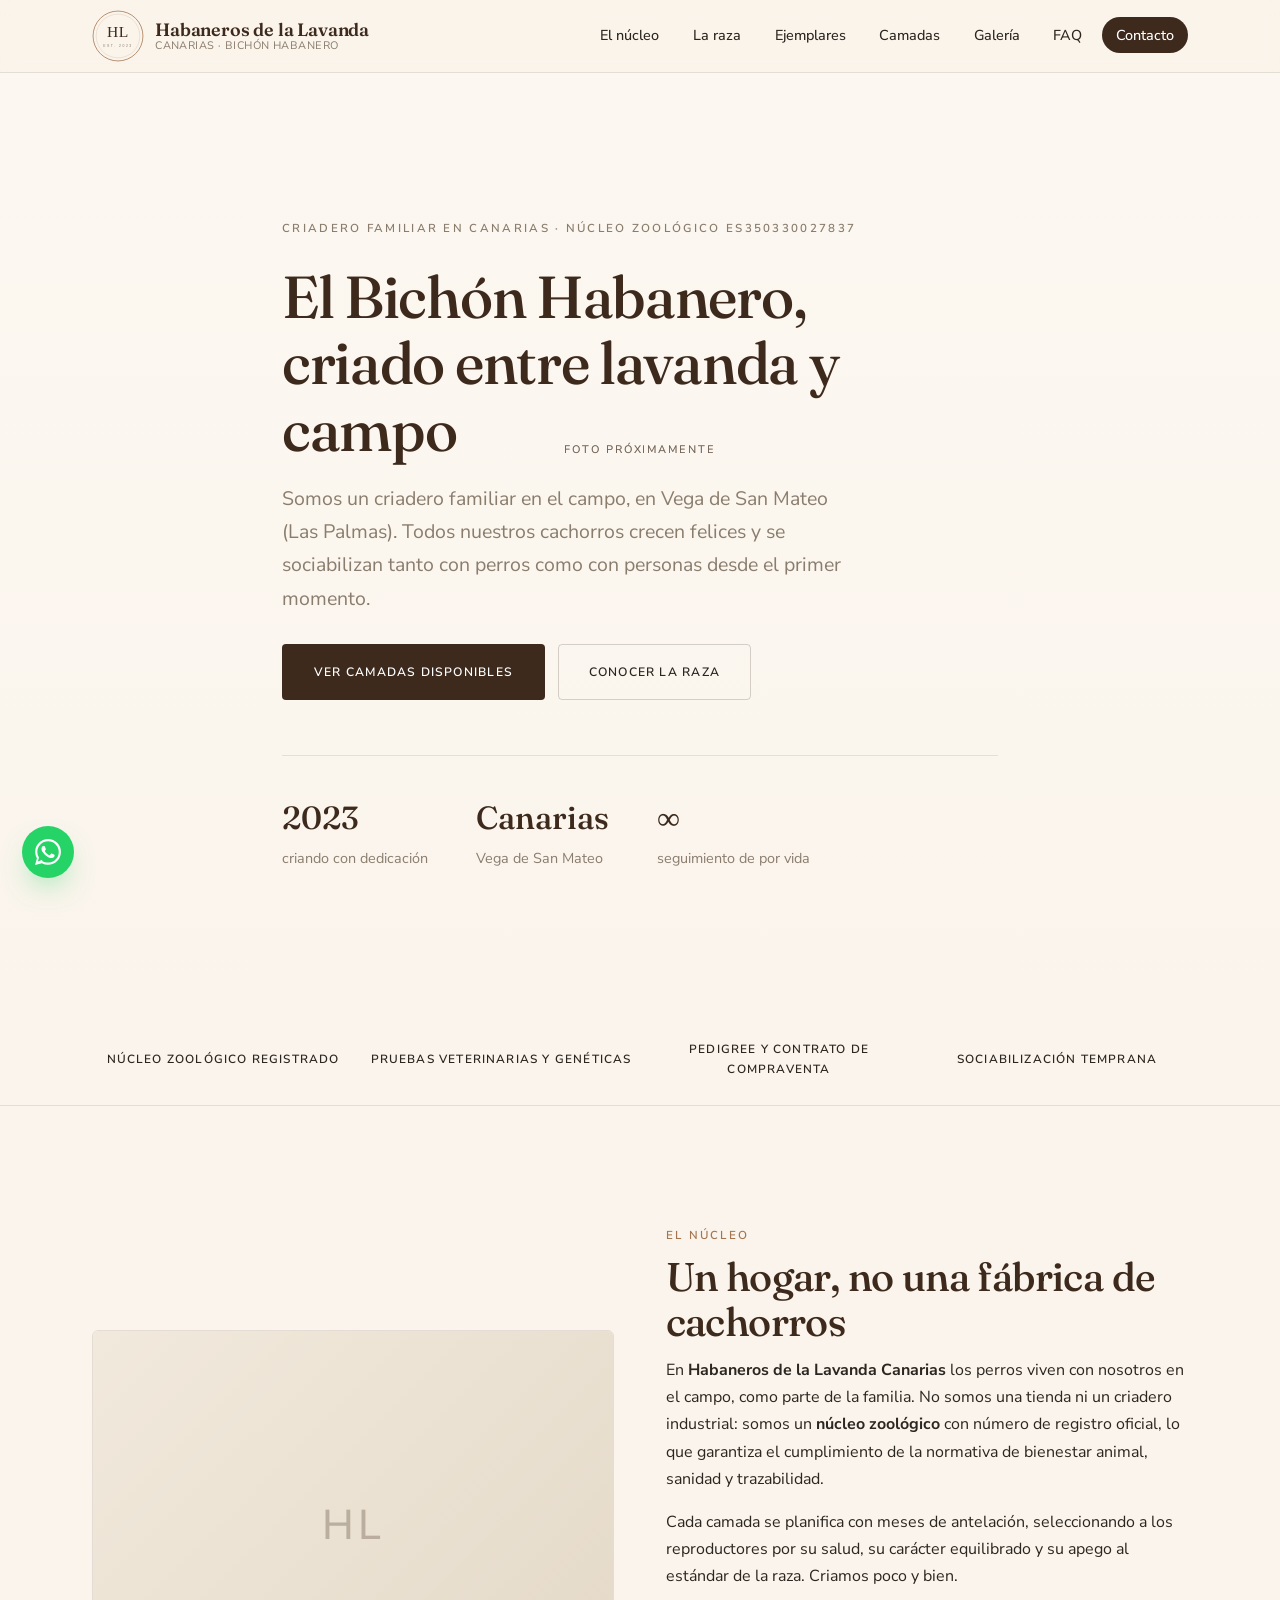
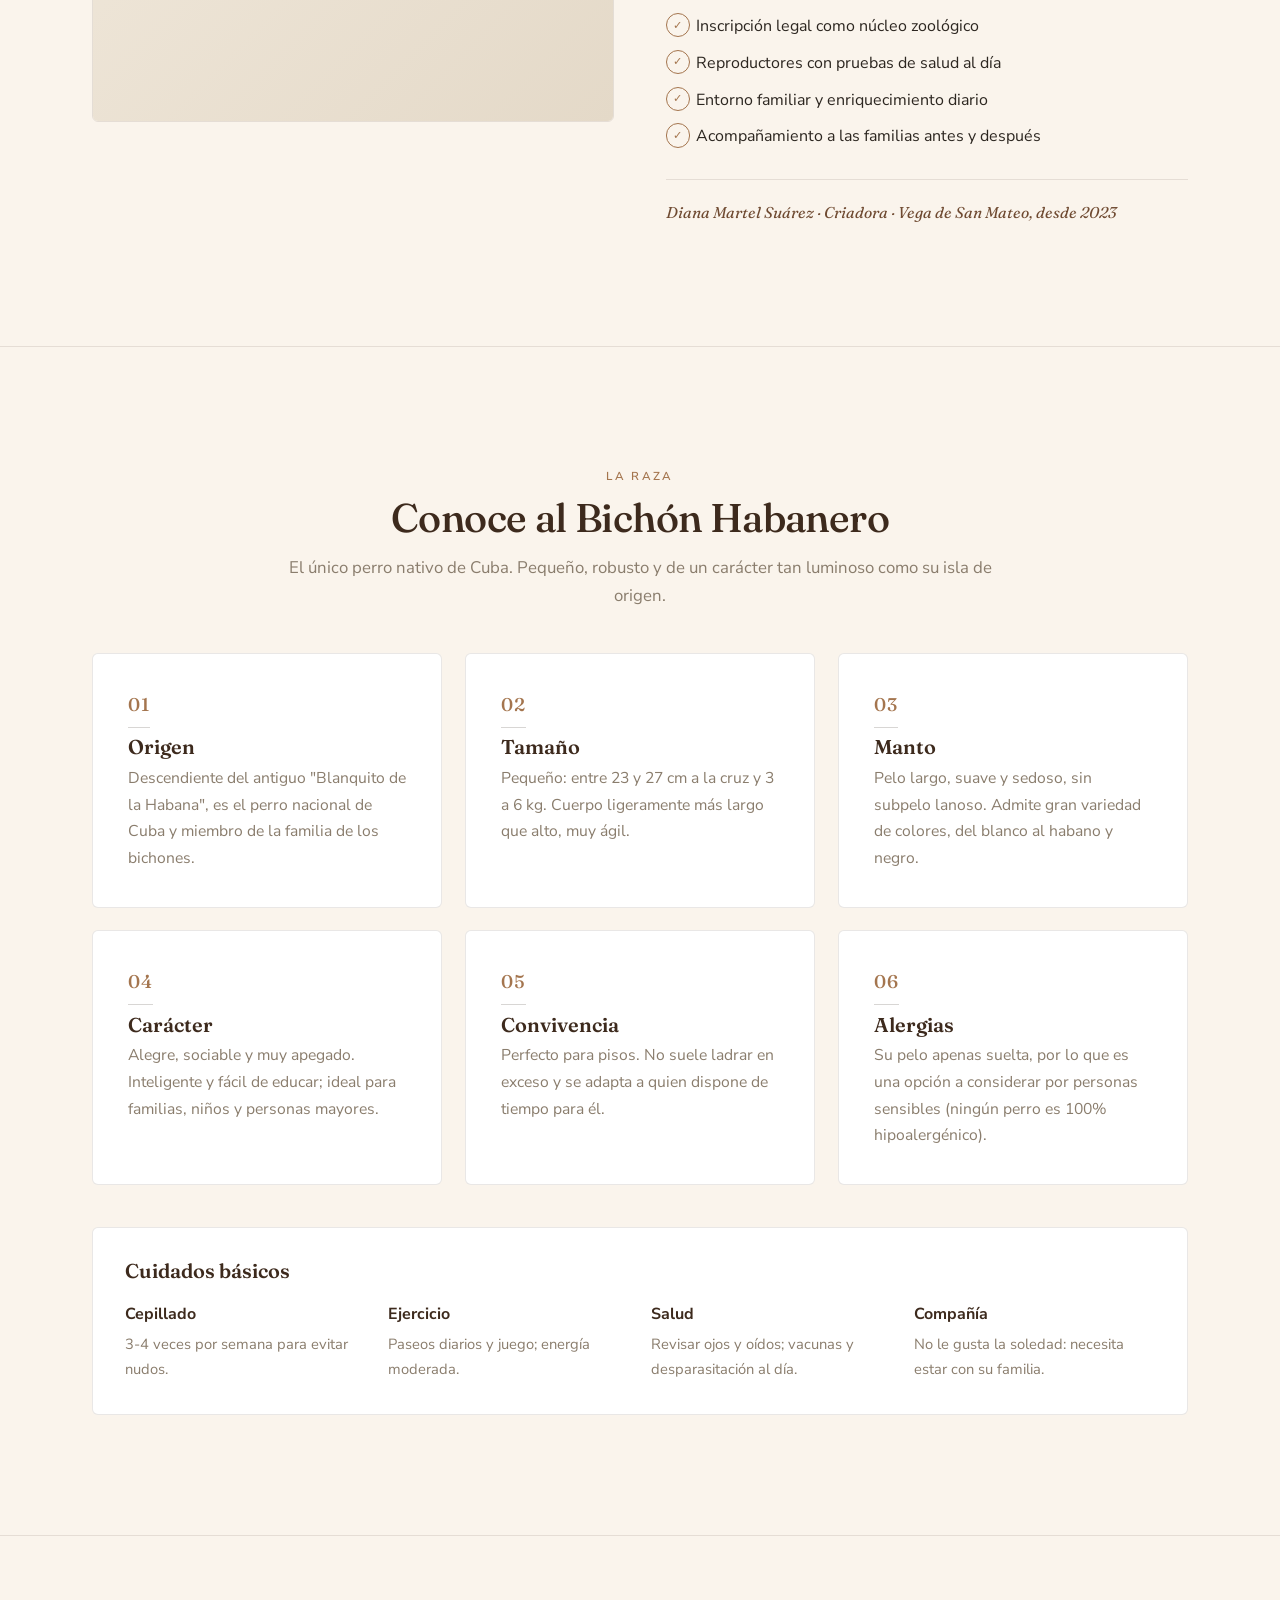
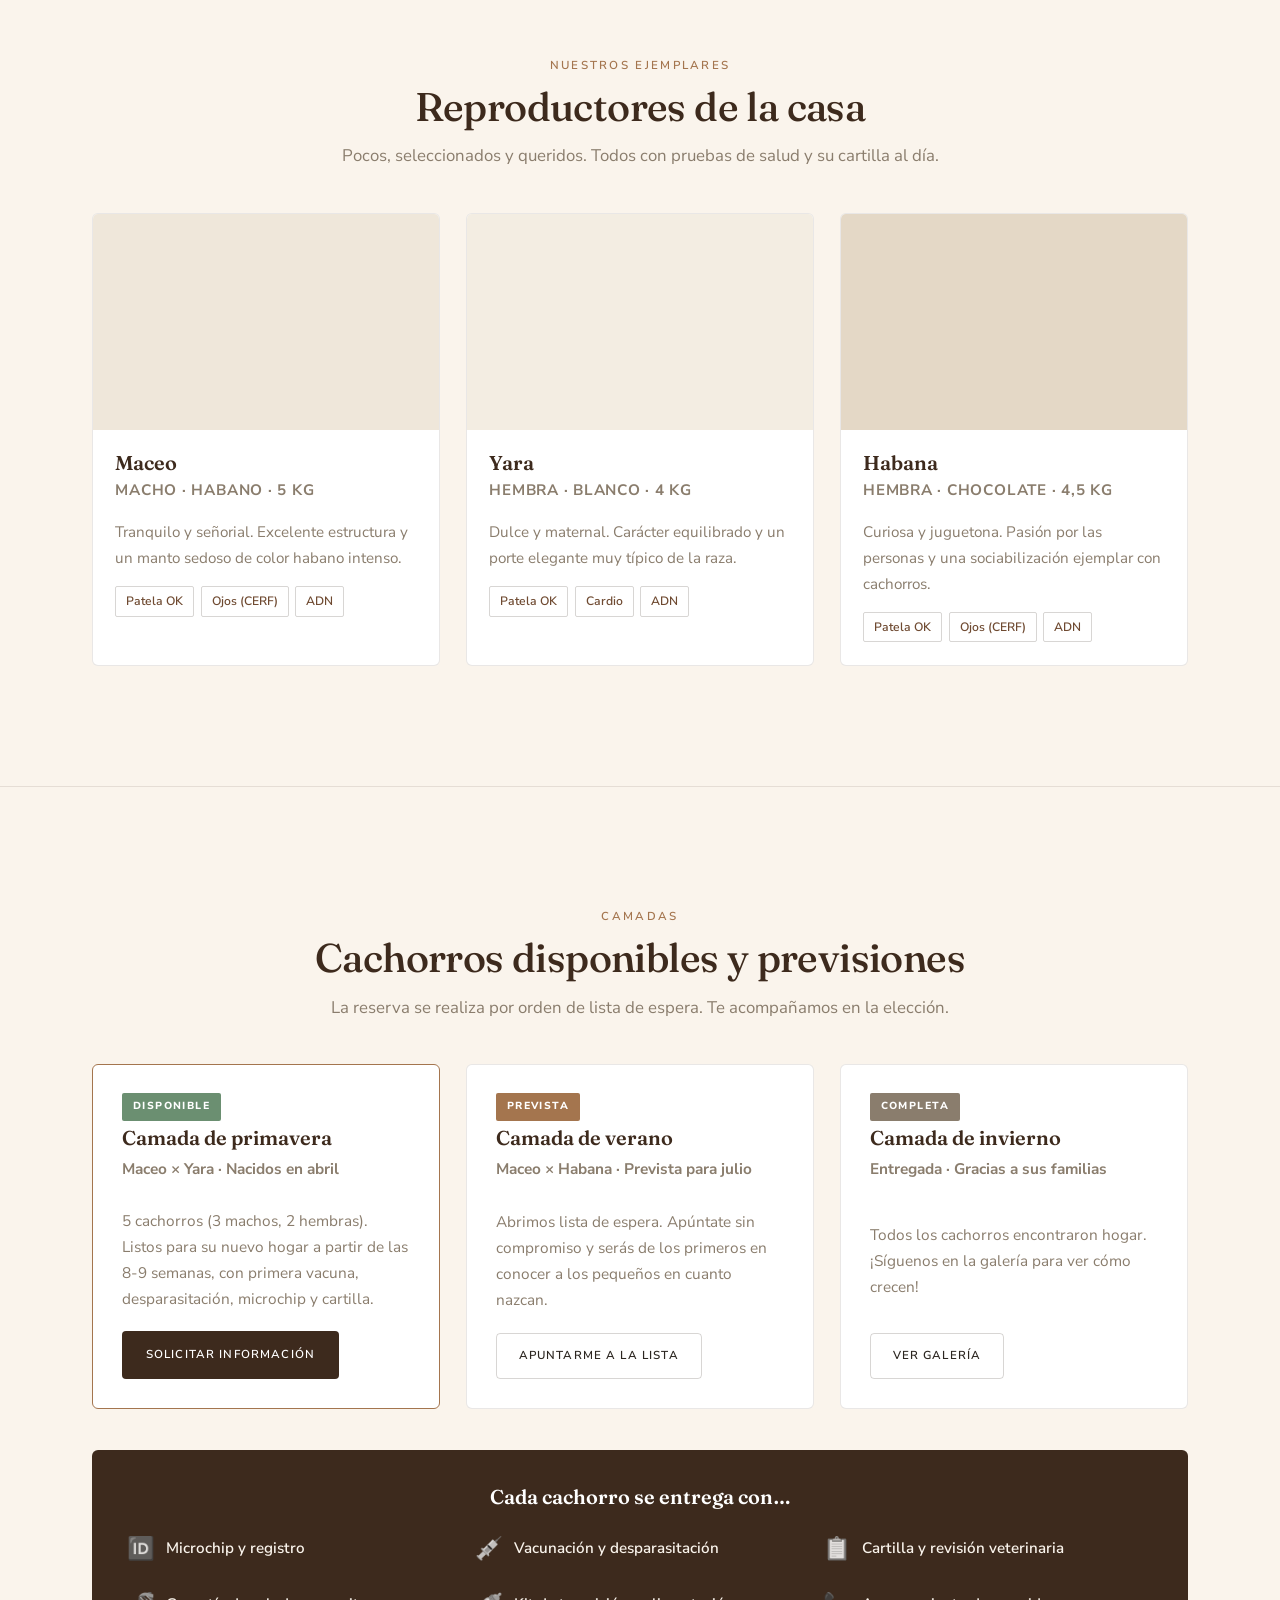
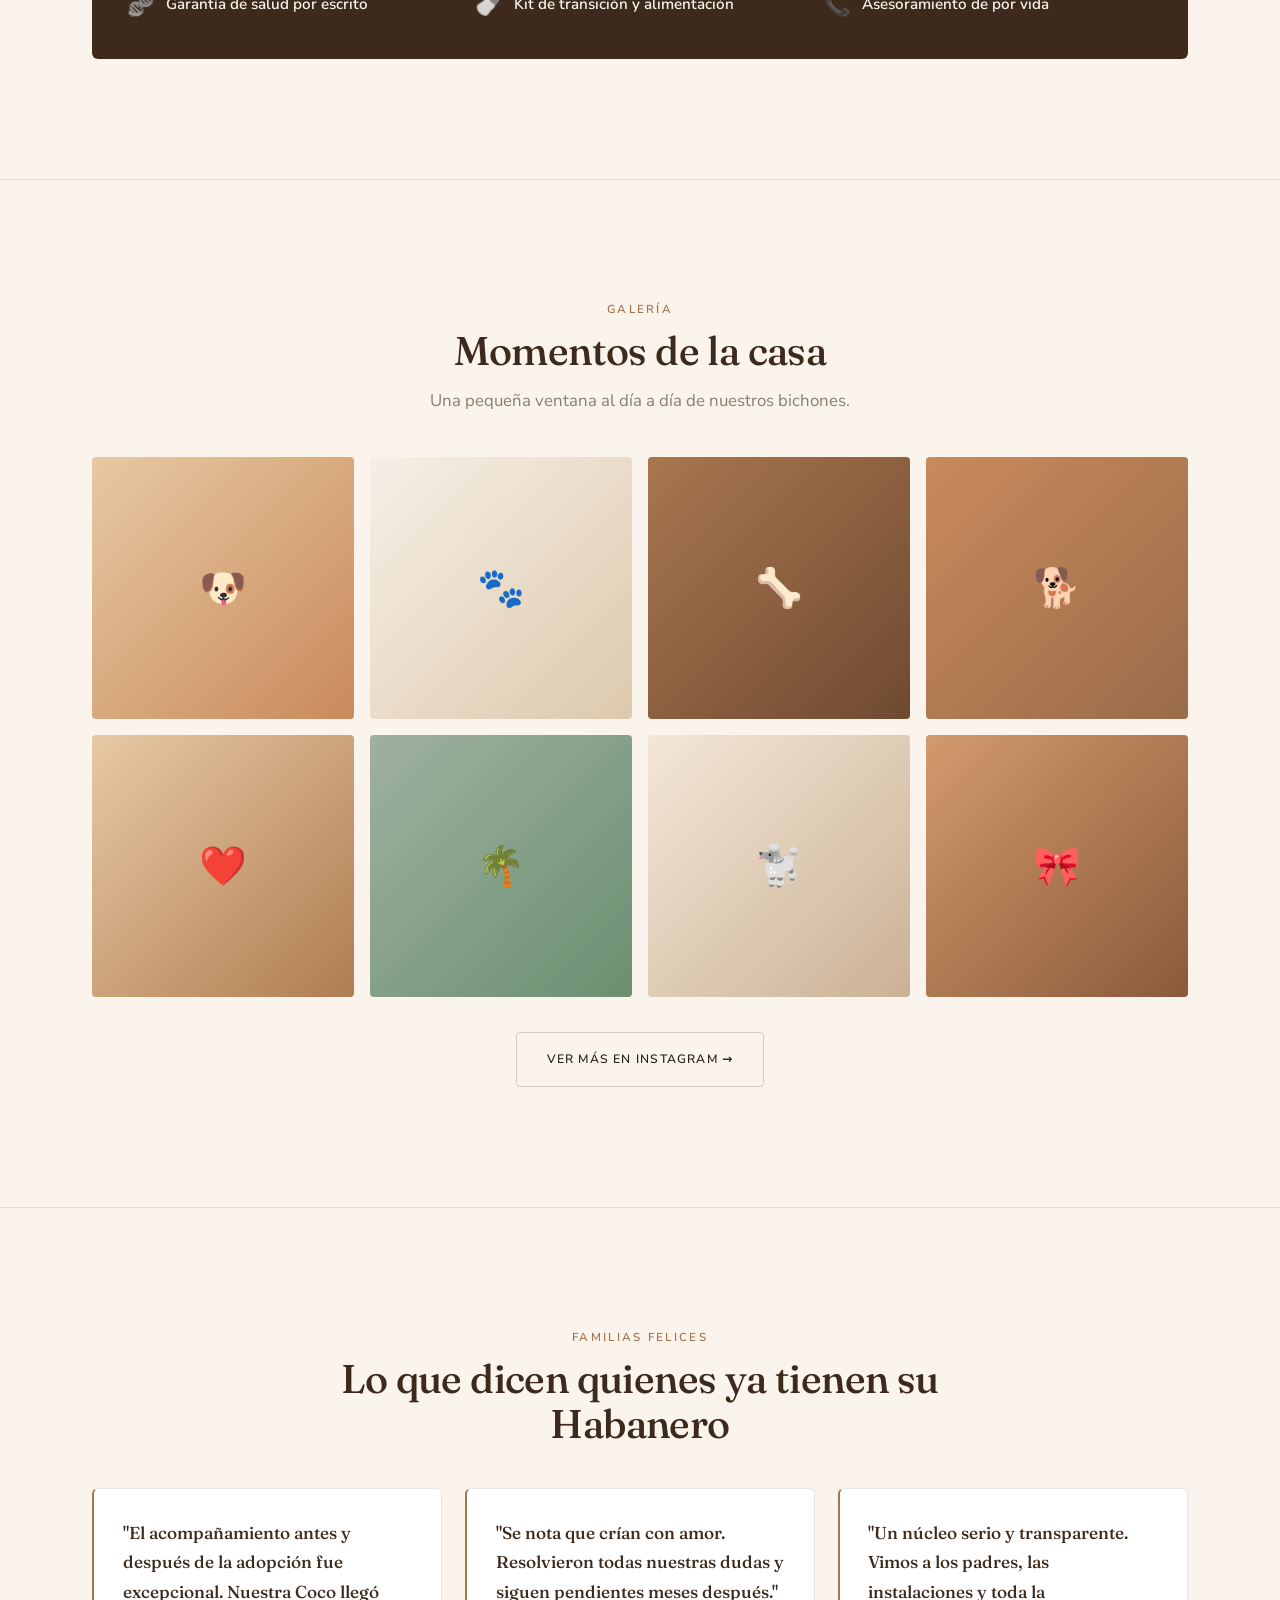
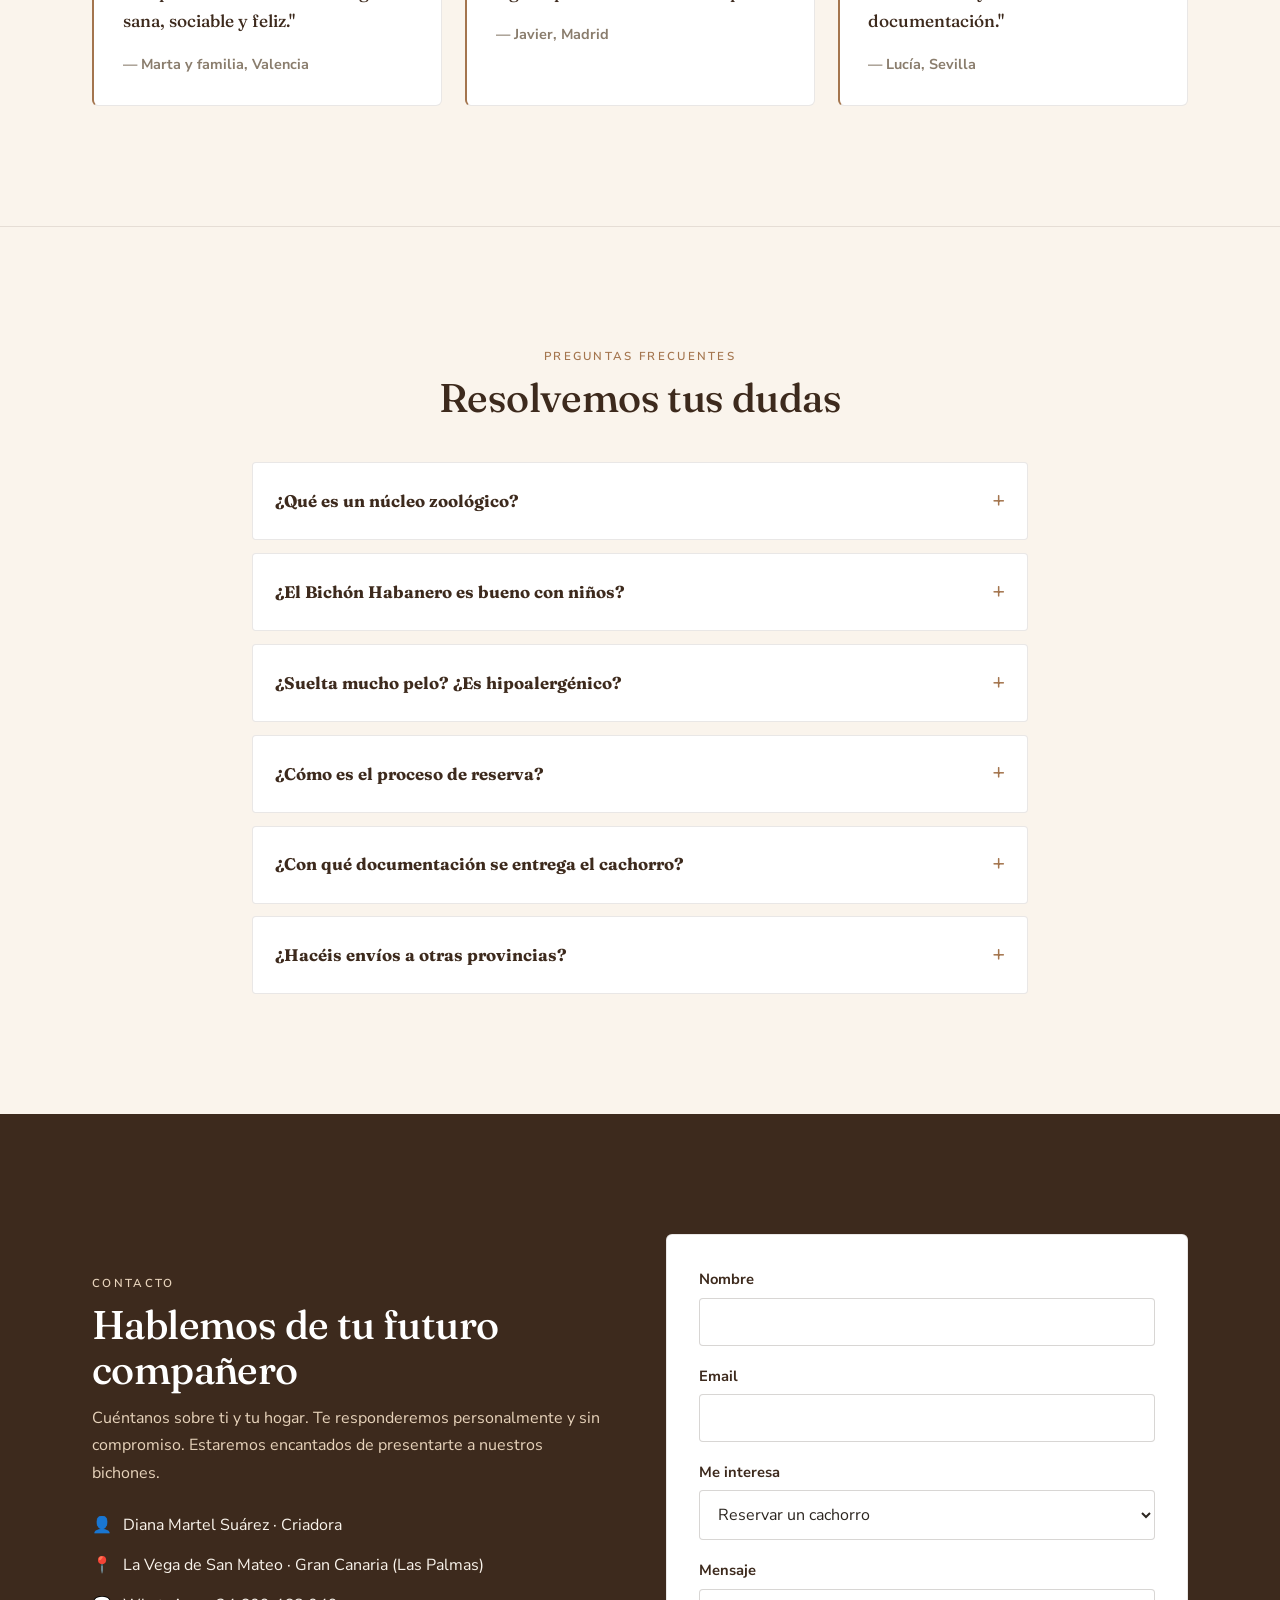
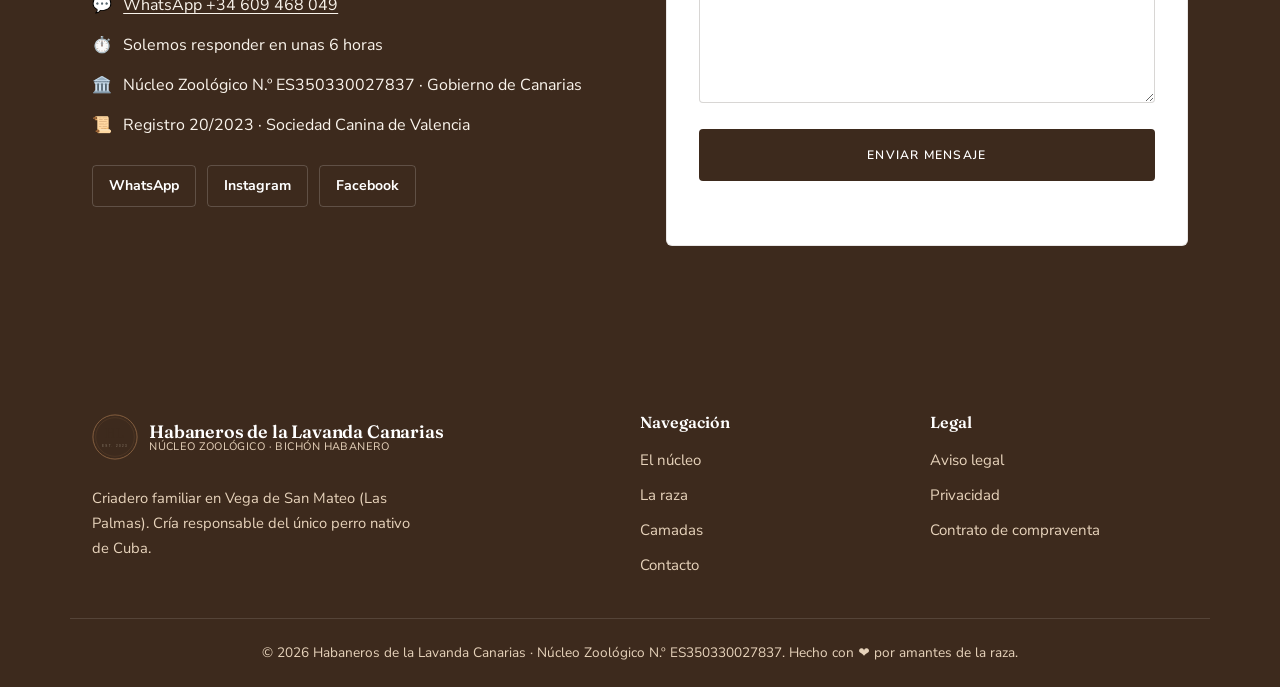
==== index.html @ b79b841a "Añadir contacto real: WhatsApp y Facebook - WhatsApp +34 609 468 049 con mensaje predefinido: en con" ====
<!DOCTYPE html>
<html lang="es">
<head>
  <meta charset="UTF-8" />
  <meta name="viewport" content="width=device-width, initial-scale=1.0" />
  <title>Habaneros de la Lavanda Canarias · Criadero de Bichón Habanero</title>
  <meta name="description" content="Criadero familiar de Bichón Habanero en Vega de San Mateo (Las Palmas, Canarias). Núcleo zoológico registrado. Cachorros sanos, felices y sociabilizados desde el primer día." />
  <meta name="theme-color" content="#9a6b4a" />
  <link rel="preconnect" href="https://fonts.googleapis.com" />
  <link rel="preconnect" href="https://fonts.gstatic.com" crossorigin />
  <link href="https://fonts.googleapis.com/css2?family=Fraunces:opsz,wght@9..144,400;9..144,500;9..144,600;9..144,700&family=Nunito+Sans:wght@300;400;600;700&display=swap" rel="stylesheet" />
  <link rel="icon" href="assets/favicon.svg" type="image/svg+xml" />
  <link rel="stylesheet" href="css/styles.css" />
</head>
<body>
  <a class="skip-link" href="#contenido">Saltar al contenido</a>

  <!-- Barra de progreso de lectura -->
  <div class="scroll-progress" id="scrollProgress" aria-hidden="true"></div>

  <!-- ====== HEADER / NAV ====== -->
  <header class="site-header" id="top">
    <div class="container nav-wrap">
      <a class="brand" href="#top" aria-label="Inicio">
        <!-- Espacio para el logo: sustituir assets/logo.svg por el logotipo real -->
        <img src="assets/logo.svg" alt="Logotipo de Habaneros de la Lavanda Canarias" width="52" height="52" class="brand-mark" />
        <span class="brand-text">
          <strong>Habaneros de la Lavanda</strong>
          <small>Canarias · Bichón Habanero</small>
        </span>
      </a>

      <button class="nav-toggle" id="navToggle" aria-expanded="false" aria-controls="navMenu" aria-label="Abrir menú">
        <span></span><span></span><span></span>
      </button>

      <nav class="nav" id="navMenu" aria-label="Navegación principal">
        <ul>
          <li><a href="#nosotros">El núcleo</a></li>
          <li><a href="#raza">La raza</a></li>
          <li><a href="#ejemplares">Ejemplares</a></li>
          <li><a href="#camadas">Camadas</a></li>
          <li><a href="#galeria">Galería</a></li>
          <li><a href="#faq">FAQ</a></li>
          <li><a class="nav-cta" href="#contacto">Contacto</a></li>
        </ul>
      </nav>
    </div>
  </header>

  <main id="contenido">

    <!-- ====== HERO ====== -->
    <section class="hero">
      <div class="hero-bg" aria-hidden="true"></div>
      <div class="container hero-inner">
        <p class="eyebrow">Criadero familiar en Canarias · Núcleo Zoológico ES350330027837</p>
        <h1>El Bichón Habanero,<br />criado entre lavanda y campo</h1>
        <p class="lead">
          Somos un criadero familiar en el campo, en Vega de San Mateo (Las Palmas).
          Todos nuestros cachorros crecen felices y se sociabilizan tanto con
          perros como con personas desde el primer momento.
        </p>
        <div class="hero-actions">
          <a class="btn btn-primary" href="#camadas">Ver camadas disponibles</a>
          <a class="btn btn-ghost" href="#raza">Conocer la raza</a>
        </div>
        <ul class="hero-stats">
          <li><strong>2023</strong><span>criando con dedicación</span></li>
          <li><strong>Canarias</strong><span>Vega de San Mateo</span></li>
          <li><strong>∞</strong><span>seguimiento de por vida</span></li>
        </ul>
      </div>
    </section>

    <!-- ====== TRUST BAR ====== -->
    <section class="trust">
      <div class="container trust-grid">
        <div class="trust-item"><span class="ico">🏛️</span> Núcleo zoológico registrado</div>
        <div class="trust-item"><span class="ico">🩺</span> Pruebas veterinarias y genéticas</div>
        <div class="trust-item"><span class="ico">📜</span> Pedigree y contrato de compraventa</div>
        <div class="trust-item"><span class="ico">❤️</span> Sociabilización temprana</div>
      </div>
    </section>

    <!-- ====== SOBRE NOSOTROS ====== -->
    <section class="section" id="nosotros">
      <div class="container two-col">
        <div class="media-card">
          <div class="illus illus-home" aria-hidden="true"></div>
        </div>
        <div>
          <p class="kicker">El núcleo</p>
          <h2>Un hogar, no una fábrica de cachorros</h2>
          <p>
            En <strong>Habaneros de la Lavanda Canarias</strong> los perros viven
            con nosotros en el campo, como parte de la familia. No somos una tienda
            ni un criadero industrial: somos un <strong>núcleo zoológico</strong> con
            número de registro oficial, lo que garantiza el cumplimiento de la
            normativa de bienestar animal, sanidad y trazabilidad.
          </p>
          <p>
            Cada camada se planifica con meses de antelación, seleccionando a los
            reproductores por su salud, su carácter equilibrado y su apego al
            estándar de la raza. Criamos poco y bien.
          </p>
          <ul class="checklist">
            <li>Inscripción legal como núcleo zoológico</li>
            <li>Reproductores con pruebas de salud al día</li>
            <li>Entorno familiar y enriquecimiento diario</li>
            <li>Acompañamiento a las familias antes y después</li>
          </ul>
          <p class="signature">Diana Martel Suárez · Criadora · Vega de San Mateo, desde 2023</p>
        </div>
      </div>
    </section>

    <!-- ====== LA RAZA ====== -->
    <section class="section section-tint" id="raza">
      <div class="container">
        <header class="section-head">
          <p class="kicker">La raza</p>
          <h2>Conoce al Bichón Habanero</h2>
          <p class="section-sub">
            El único perro nativo de Cuba. Pequeño, robusto y de un carácter
            tan luminoso como su isla de origen.
          </p>
        </header>

        <div class="cards-3">
          <article class="card">
            <span class="card-ico">🌴</span>
            <h3>Origen</h3>
            <p>Descendiente del antiguo "Blanquito de la Habana", es el perro nacional de Cuba y miembro de la familia de los bichones.</p>
          </article>
          <article class="card">
            <span class="card-ico">📏</span>
            <h3>Tamaño</h3>
            <p>Pequeño: entre 23 y 27 cm a la cruz y 3 a 6 kg. Cuerpo ligeramente más largo que alto, muy ágil.</p>
          </article>
          <article class="card">
            <span class="card-ico">🧶</span>
            <h3>Manto</h3>
            <p>Pelo largo, suave y sedoso, sin subpelo lanoso. Admite gran variedad de colores, del blanco al habano y negro.</p>
          </article>
          <article class="card">
            <span class="card-ico">😊</span>
            <h3>Carácter</h3>
            <p>Alegre, sociable y muy apegado. Inteligente y fácil de educar; ideal para familias, niños y personas mayores.</p>
          </article>
          <article class="card">
            <span class="card-ico">🏠</span>
            <h3>Convivencia</h3>
            <p>Perfecto para pisos. No suele ladrar en exceso y se adapta a quien dispone de tiempo para él.</p>
          </article>
          <article class="card">
            <span class="card-ico">🤧</span>
            <h3>Alergias</h3>
            <p>Su pelo apenas suelta, por lo que es una opción a considerar por personas sensibles (ningún perro es 100% hipoalergénico).</p>
          </article>
        </div>

        <div class="care-strip">
          <h3>Cuidados básicos</h3>
          <div class="care-grid">
            <div><strong>Cepillado</strong><p>3-4 veces por semana para evitar nudos.</p></div>
            <div><strong>Ejercicio</strong><p>Paseos diarios y juego; energía moderada.</p></div>
            <div><strong>Salud</strong><p>Revisar ojos y oídos; vacunas y desparasitación al día.</p></div>
            <div><strong>Compañía</strong><p>No le gusta la soledad: necesita estar con su familia.</p></div>
          </div>
        </div>
      </div>
    </section>

    <!-- ====== EJEMPLARES ====== -->
    <section class="section" id="ejemplares">
      <div class="container">
        <header class="section-head">
          <p class="kicker">Nuestros ejemplares</p>
          <h2>Reproductores de la casa</h2>
          <p class="section-sub">Pocos, seleccionados y queridos. Todos con pruebas de salud y su cartilla al día.</p>
        </header>

        <div class="dogs-grid">
          <article class="dog-card">
            <div class="dog-photo" data-color="cream" aria-hidden="true">🐕</div>
            <div class="dog-body">
              <h3>Maceo</h3>
              <p class="dog-meta">Macho · Habano · 5 kg</p>
              <p>Tranquilo y señorial. Excelente estructura y un manto sedoso de color habano intenso.</p>
              <ul class="tags"><li>Patela OK</li><li>Ojos (CERF)</li><li>ADN</li></ul>
            </div>
          </article>
          <article class="dog-card">
            <div class="dog-photo" data-color="white" aria-hidden="true">🐩</div>
            <div class="dog-body">
              <h3>Yara</h3>
              <p class="dog-meta">Hembra · Blanco · 4 kg</p>
              <p>Dulce y maternal. Carácter equilibrado y un porte elegante muy típico de la raza.</p>
              <ul class="tags"><li>Patela OK</li><li>Cardio</li><li>ADN</li></ul>
            </div>
          </article>
          <article class="dog-card">
            <div class="dog-photo" data-color="choco" aria-hidden="true">🐶</div>
            <div class="dog-body">
              <h3>Habana</h3>
              <p class="dog-meta">Hembra · Chocolate · 4,5 kg</p>
              <p>Curiosa y juguetona. Pasión por las personas y una sociabilización ejemplar con cachorros.</p>
              <ul class="tags"><li>Patela OK</li><li>Ojos (CERF)</li><li>ADN</li></ul>
            </div>
          </article>
        </div>
      </div>
    </section>

    <!-- ====== CAMADAS ====== -->
    <section class="section section-tint" id="camadas">
      <div class="container">
        <header class="section-head">
          <p class="kicker">Camadas</p>
          <h2>Cachorros disponibles y previsiones</h2>
          <p class="section-sub">La reserva se realiza por orden de lista de espera. Te acompañamos en la elección.</p>
        </header>

        <div class="litters">
          <article class="litter litter-open">
            <div class="litter-status">Disponible</div>
            <h3>Camada de primavera</h3>
            <p class="litter-meta">Maceo × Yara · Nacidos en abril</p>
            <p>5 cachorros (3 machos, 2 hembras). Listos para su nuevo hogar a partir de las 8-9 semanas, con primera vacuna, desparasitación, microchip y cartilla.</p>
            <a class="btn btn-primary btn-sm" href="#contacto">Solicitar información</a>
          </article>
          <article class="litter">
            <div class="litter-status status-soon">Prevista</div>
            <h3>Camada de verano</h3>
            <p class="litter-meta">Maceo × Habana · Prevista para julio</p>
            <p>Abrimos lista de espera. Apúntate sin compromiso y serás de los primeros en conocer a los pequeños en cuanto nazcan.</p>
            <a class="btn btn-ghost btn-sm" href="#contacto">Apuntarme a la lista</a>
          </article>
          <article class="litter">
            <div class="litter-status status-closed">Completa</div>
            <h3>Camada de invierno</h3>
            <p class="litter-meta">Entregada · Gracias a sus familias</p>
            <p>Todos los cachorros encontraron hogar. ¡Síguenos en la galería para ver cómo crecen!</p>
            <a class="btn btn-ghost btn-sm" href="#galeria">Ver galería</a>
          </article>
        </div>

        <div class="guarantee">
          <h3>Cada cachorro se entrega con…</h3>
          <div class="guarantee-grid">
            <div><span>🆔</span> Microchip y registro</div>
            <div><span>💉</span> Vacunación y desparasitación</div>
            <div><span>📋</span> Cartilla y revisión veterinaria</div>
            <div><span>🧬</span> Garantía de salud por escrito</div>
            <div><span>🍼</span> Kit de transición y alimentación</div>
            <div><span>📞</span> Asesoramiento de por vida</div>
          </div>
        </div>
      </div>
    </section>

    <!-- ====== GALERÍA ====== -->
    <section class="section" id="galeria">
      <div class="container">
        <header class="section-head">
          <p class="kicker">Galería</p>
          <h2>Momentos de la casa</h2>
          <p class="section-sub">Una pequeña ventana al día a día de nuestros bichones.</p>
        </header>
        <div class="gallery" id="gallery">
          <!-- tiles generados con CSS; clic abre lightbox -->
        </div>
        <p class="gallery-cta">
          <a class="btn btn-ghost" href="https://www.instagram.com/habaneros__la_lavanda_canarias" target="_blank" rel="noopener">Ver más en Instagram →</a>
        </p>
      </div>
    </section>

    <!-- ====== TESTIMONIOS ====== -->
    <section class="section section-tint">
      <div class="container">
        <header class="section-head">
          <p class="kicker">Familias felices</p>
          <h2>Lo que dicen quienes ya tienen su Habanero</h2>
        </header>
        <div class="cards-3">
          <blockquote class="quote">
            <p>"El acompañamiento antes y después de la adopción fue excepcional. Nuestra Coco llegó sana, sociable y feliz."</p>
            <footer>— Marta y familia, Valencia</footer>
          </blockquote>
          <blockquote class="quote">
            <p>"Se nota que crían con amor. Resolvieron todas nuestras dudas y siguen pendientes meses después."</p>
            <footer>— Javier, Madrid</footer>
          </blockquote>
          <blockquote class="quote">
            <p>"Un núcleo serio y transparente. Vimos a los padres, las instalaciones y toda la documentación."</p>
            <footer>— Lucía, Sevilla</footer>
          </blockquote>
        </div>
      </div>
    </section>

    <!-- ====== FAQ ====== -->
    <section class="section" id="faq">
      <div class="container narrow">
        <header class="section-head">
          <p class="kicker">Preguntas frecuentes</p>
          <h2>Resolvemos tus dudas</h2>
        </header>

        <div class="accordion" id="accordion">
          <details>
            <summary>¿Qué es un núcleo zoológico?</summary>
            <p>Es la figura legal que autoriza la tenencia y cría de animales con fines comerciales o de reproducción. Implica inspecciones, registro sanitario y cumplimiento de la normativa de bienestar animal. Cría sin este registro no ofrece las mismas garantías.</p>
          </details>
          <details>
            <summary>¿El Bichón Habanero es bueno con niños?</summary>
            <p>Sí. Es una raza especialmente sociable, paciente y juguetona, lo que la hace ideal para familias con niños, siempre con la supervisión y el respeto adecuados hacia el animal.</p>
          </details>
          <details>
            <summary>¿Suelta mucho pelo? ¿Es hipoalergénico?</summary>
            <p>Apenas suelta pelo, ya que carece de subpelo lanoso. Por ello es una de las razas más recomendadas para personas con sensibilidad, aunque ningún perro es 100% hipoalergénico.</p>
          </details>
          <details>
            <summary>¿Cómo es el proceso de reserva?</summary>
            <p>Contactas con nosotros, charlamos sobre tus expectativas y entras en la lista de espera. Cuando nacen los cachorros, se asignan por orden de reserva. Te invitamos a conocerlos antes de la entrega, que se realiza a partir de las 8 semanas.</p>
          </details>
          <details>
            <summary>¿Con qué documentación se entrega el cachorro?</summary>
            <p>Microchip y registro, cartilla veterinaria con vacunas y desparasitaciones, contrato de compraventa, garantía de salud por escrito y, opcionalmente, pedigree de la LOE/RSCE.</p>
          </details>
          <details>
            <summary>¿Hacéis envíos a otras provincias?</summary>
            <p>Priorizamos la entrega en persona para conocer a la familia. Estudiamos cada caso para garantizar siempre el bienestar y un transporte seguro del cachorro.</p>
          </details>
        </div>
      </div>
    </section>

    <!-- ====== CONTACTO ====== -->
    <section class="section section-dark" id="contacto">
      <div class="container two-col">
        <div>
          <p class="kicker kicker-light">Contacto</p>
          <h2>Hablemos de tu futuro compañero</h2>
          <p>Cuéntanos sobre ti y tu hogar. Te responderemos personalmente y sin compromiso. Estaremos encantados de presentarte a nuestros bichones.</p>
          <ul class="contact-list">
            <li><span>👤</span> Diana Martel Suárez · Criadora</li>
            <li><span>📍</span> La Vega de San Mateo · Gran Canaria (Las Palmas)</li>
            <li><span>💬</span> <a href="https://wa.me/34609468049?text=Hola%2C%20me%20interesa%20un%20cachorro%20de%20Bich%C3%B3n%20Habanero" target="_blank" rel="noopener">WhatsApp +34 609 468 049</a></li>
            <li><span>⏱️</span> Solemos responder en unas 6 horas</li>
            <li><span>🏛️</span> Núcleo Zoológico N.º ES350330027837 · Gobierno de Canarias</li>
            <li><span>📜</span> Registro 20/2023 · Sociedad Canina de Valencia</li>
          </ul>
          <div class="socials" aria-label="Redes sociales">
            <a href="https://wa.me/34609468049?text=Hola%2C%20me%20interesa%20un%20cachorro%20de%20Bich%C3%B3n%20Habanero" target="_blank" rel="noopener" aria-label="WhatsApp +34 609 468 049">WhatsApp</a>
            <a href="https://www.instagram.com/habaneros__la_lavanda_canarias" target="_blank" rel="noopener" aria-label="Instagram de Habaneros de la Lavanda Canarias">Instagram</a>
            <a href="https://www.facebook.com/diana.martelsuarez" target="_blank" rel="noopener" aria-label="Facebook de Diana Martel Suárez">Facebook</a>
          </div>
        </div>

        <form class="contact-form" id="contactForm" novalidate>
          <div class="field">
            <label for="nombre">Nombre</label>
            <input type="text" id="nombre" name="nombre" required autocomplete="name" />
          </div>
          <div class="field">
            <label for="email">Email</label>
            <input type="email" id="email" name="email" required autocomplete="email" />
          </div>
          <div class="field">
            <label for="interes">Me interesa</label>
            <select id="interes" name="interes">
              <option>Reservar un cachorro</option>
              <option>Entrar en la lista de espera</option>
              <option>Información sobre la raza</option>
              <option>Visitar el núcleo</option>
            </select>
          </div>
          <div class="field">
            <label for="mensaje">Mensaje</label>
            <textarea id="mensaje" name="mensaje" rows="4" required></textarea>
          </div>
          <button type="submit" class="btn btn-primary">Enviar mensaje</button>
          <p class="form-note" id="formNote" role="status" aria-live="polite"></p>
        </form>
      </div>
    </section>
  </main>

  <!-- ====== FOOTER ====== -->
  <footer class="site-footer">
    <div class="container footer-grid">
      <div>
        <div class="brand brand-footer">
          <img src="assets/logo.svg" alt="Logotipo de Habaneros de la Lavanda Canarias" width="46" height="46" />
          <span class="brand-text"><strong>Habaneros de la Lavanda Canarias</strong><small>Núcleo Zoológico · Bichón Habanero</small></span>
        </div>
        <p class="footer-note">Criadero familiar en Vega de San Mateo (Las Palmas). Cría responsable del único perro nativo de Cuba.</p>
      </div>
      <nav aria-label="Pie de página">
        <h4>Navegación</h4>
        <ul>
          <li><a href="#nosotros">El núcleo</a></li>
          <li><a href="#raza">La raza</a></li>
          <li><a href="#camadas">Camadas</a></li>
          <li><a href="#contacto">Contacto</a></li>
        </ul>
      </nav>
      <div>
        <h4>Legal</h4>
        <ul>
          <li><a href="#">Aviso legal</a></li>
          <li><a href="#">Privacidad</a></li>
          <li><a href="#">Contrato de compraventa</a></li>
        </ul>
      </div>
    </div>
    <div class="container footer-bottom">
      <p>© <span id="year"></span> Habaneros de la Lavanda Canarias · Núcleo Zoológico N.º ES350330027837. Hecho con ❤️ por amantes de la raza.</p>
    </div>
  </footer>

  <a class="wa-float" href="https://wa.me/34609468049?text=Hola%2C%20me%20interesa%20un%20cachorro%20de%20Bich%C3%B3n%20Habanero" target="_blank" rel="noopener" aria-label="Escríbenos por WhatsApp">
    <svg viewBox="0 0 24 24" width="26" height="26" fill="currentColor" aria-hidden="true">
      <path d="M.057 24l1.687-6.163a11.867 11.867 0 01-1.587-5.946C.16 5.335 5.495 0 12.05 0a11.82 11.82 0 018.413 3.488 11.82 11.82 0 013.48 8.414c-.003 6.557-5.338 11.892-11.893 11.892a11.9 11.9 0 01-5.688-1.448L.057 24zm6.597-3.807c1.676.995 3.276 1.591 5.392 1.592 5.448 0 9.886-4.434 9.889-9.885.002-5.462-4.415-9.89-9.881-9.892-5.452 0-9.887 4.434-9.889 9.884a9.86 9.86 0 001.51 5.26l-.999 3.648 3.978-1.715zm11.387-5.464c-.074-.124-.272-.198-.57-.347-.297-.149-1.758-.868-2.031-.967-.272-.099-.47-.149-.669.149-.198.297-.768.967-.941 1.165-.173.198-.347.223-.644.074-.297-.149-1.255-.462-2.39-1.475-.883-.788-1.48-1.761-1.653-2.059-.173-.297-.018-.458.13-.606.134-.133.297-.347.446-.521.151-.172.2-.296.3-.495.099-.198.05-.372-.025-.521-.075-.148-.669-1.611-.916-2.206-.242-.579-.487-.501-.669-.51l-.57-.01c-.198 0-.52.074-.792.372s-1.04 1.016-1.04 2.479 1.065 2.876 1.213 3.074c.149.198 2.095 3.2 5.076 4.487.709.306 1.263.489 1.694.626.712.226 1.36.194 1.872.118.571-.085 1.758-.719 2.006-1.413.248-.695.248-1.29.173-1.414z"/>
    </svg>
  </a>

  <button class="to-top" id="toTop" aria-label="Volver arriba">↑</button>

  <!-- Lightbox -->
  <div class="lightbox" id="lightbox" aria-hidden="true">
    <button class="lb-close" id="lbClose" aria-label="Cerrar">✕</button>
    <div class="lb-content" id="lbContent"></div>
  </div>

  <script src="js/script.js"></script>
</body>
</html>
---- css/styles.css ----
/* ===========================================================
   Habaneros de la Lavanda Canarias — Núcleo Zoológico del Bichón Habanero
   Paleta cálida inspirada en el color "habano", arena y crema.
   =========================================================== */

:root {
  --habano: #9a6b4a;
  --habano-dark: #6f4a31;
  --habano-deep: #3d2a1d;
  --cream: #faf4ec;
  --cream-2: #f3e7d7;
  --sand: #e7d3bb;
  --ink: #2c2620;
  --muted: #7a6c5d;
  --accent: #c98a5b;
  --green: #6b8f71;
  --gold: #c9a35b;
  --gold-light: #e6cf94;
  --gold-deep: #a07d36;
  --white: #ffffff;
  --shadow: 0 18px 40px -22px rgba(61, 42, 29, 0.45);
  --radius: 18px;
  --radius-sm: 12px;
  --maxw: 1140px;
  --font-display: "Fraunces", Georgia, serif;
  --font-body: "Nunito Sans", system-ui, -apple-system, sans-serif;
}

* { box-sizing: border-box; margin: 0; padding: 0; }

html { scroll-behavior: smooth; scroll-padding-top: 84px; }

body {
  font-family: var(--font-body);
  color: var(--ink);
  background: var(--cream);
  line-height: 1.65;
  -webkit-font-smoothing: antialiased;
}

img { max-width: 100%; display: block; }
a { color: var(--habano-dark); text-decoration: none; }
a:hover { text-decoration: underline; }

.container { width: 100%; max-width: var(--maxw); margin-inline: auto; padding-inline: 22px; }
.narrow { max-width: 820px; }

h1, h2, h3, h4 { font-family: var(--font-display); line-height: 1.12; color: var(--habano-deep); font-weight: 600; }
h1 { font-size: clamp(2.2rem, 5.5vw, 3.7rem); letter-spacing: -0.01em; }
h2 { font-size: clamp(1.7rem, 3.6vw, 2.5rem); }
h3 { font-size: 1.25rem; }

.skip-link {
  position: absolute; left: -999px; top: 0; background: var(--habano-deep);
  color: #fff; padding: 10px 16px; z-index: 200; border-radius: 0 0 8px 0;
}
.skip-link:focus { left: 0; }

/* ---------- Buttons ---------- */
.btn {
  display: inline-flex; align-items: center; justify-content: center;
  gap: .5rem; padding: 14px 26px; border-radius: 100px; font-weight: 700;
  font-family: var(--font-body); cursor: pointer; border: 2px solid transparent;
  transition: transform .18s ease, box-shadow .18s ease, background .18s ease, color .18s ease;
  text-decoration: none; font-size: .98rem;
}
.btn:hover { text-decoration: none; transform: translateY(-2px); }
.btn-primary { background: var(--habano); color: #fff; box-shadow: var(--shadow); }
.btn-primary:hover { background: var(--habano-dark); color: #fff; }
.btn-ghost { background: transparent; color: var(--habano-deep); border-color: var(--sand); }
.btn-ghost:hover { background: var(--cream-2); }
.btn-sm { padding: 10px 20px; font-size: .9rem; }

/* ---------- Header / Nav ---------- */
.site-header {
  position: sticky; top: 0; z-index: 100;
  background: rgba(250, 244, 236, 0.86);
  backdrop-filter: blur(10px);
  border-bottom: 1px solid rgba(154, 107, 74, 0.12);
}
.nav-wrap { display: flex; align-items: center; justify-content: space-between; gap: 1rem; height: 72px; }
.brand { display: inline-flex; align-items: center; gap: .7rem; }
.brand:hover { text-decoration: none; }
.brand-mark { border-radius: 50%; }
.brand-text { display: flex; flex-direction: column; line-height: 1.1; }
.brand-text strong { font-family: var(--font-display); font-size: 1.12rem; color: var(--habano-deep); }
.brand-text small { font-size: .68rem; color: var(--muted); letter-spacing: .04em; text-transform: uppercase; }

.nav ul { list-style: none; display: flex; align-items: center; gap: .35rem; }
.nav a { padding: 8px 14px; border-radius: 100px; color: var(--ink); font-weight: 600; font-size: .95rem; }
.nav a:hover { background: var(--cream-2); text-decoration: none; }
.nav-cta { background: var(--habano); color: #fff !important; }
.nav-cta:hover { background: var(--habano-dark) !important; }

.nav-toggle { display: none; flex-direction: column; gap: 5px; background: none; border: 0; cursor: pointer; padding: 8px; }
.nav-toggle span { width: 26px; height: 2.5px; background: var(--habano-deep); border-radius: 2px; transition: .25s; }
.nav-toggle[aria-expanded="true"] span:nth-child(1) { transform: translateY(7.5px) rotate(45deg); }
.nav-toggle[aria-expanded="true"] span:nth-child(2) { opacity: 0; }
.nav-toggle[aria-expanded="true"] span:nth-child(3) { transform: translateY(-7.5px) rotate(-45deg); }

/* ---------- Hero ---------- */
.hero { position: relative; overflow: hidden; padding: clamp(3.5rem, 9vw, 7rem) 0; }
.hero-bg {
  position: absolute; inset: 0; z-index: 0;
  background:
    radial-gradient(1200px 500px at 80% -10%, rgba(201, 138, 91, 0.25), transparent 60%),
    radial-gradient(900px 500px at -10% 110%, rgba(107, 143, 113, 0.18), transparent 55%),
    linear-gradient(160deg, var(--cream) 0%, var(--cream-2) 100%);
}
.hero-bg::after {
  content: ""; position: absolute; inset: 0;
  background-image: radial-gradient(rgba(154,107,74,.10) 1.2px, transparent 1.2px);
  background-size: 26px 26px; opacity: .6;
}
.hero-inner { position: relative; z-index: 1; max-width: 760px; }
.eyebrow {
  display: inline-block; font-weight: 700; font-size: .8rem; letter-spacing: .12em;
  text-transform: uppercase; color: var(--habano); background: rgba(154,107,74,.1);
  padding: 6px 14px; border-radius: 100px; margin-bottom: 1.2rem;
}
.lead { font-size: clamp(1.05rem, 2vw, 1.28rem); color: var(--muted); margin: 1.2rem 0 1.8rem; max-width: 620px; }
.hero-actions { display: flex; flex-wrap: wrap; gap: .8rem; }
.hero-stats { list-style: none; display: flex; flex-wrap: wrap; gap: 2.4rem; margin-top: 3rem; }
.hero-stats strong { display: block; font-family: var(--font-display); font-size: 2rem; color: var(--habano-deep); }
.hero-stats span { color: var(--muted); font-size: .9rem; }

/* ---------- Trust bar ---------- */
.trust { background: var(--habano-deep); color: var(--cream); }
.trust-grid { display: grid; grid-template-columns: repeat(4, 1fr); gap: 1rem; padding: 1.3rem 22px; }
.trust-item { display: flex; align-items: center; gap: .6rem; font-weight: 600; font-size: .92rem; justify-content: center; text-align: center; }
.trust-item .ico { font-size: 1.3rem; }

/* ---------- Sections ---------- */
.section { padding: clamp(3.2rem, 7vw, 5.5rem) 0; }
.section-tint { background: linear-gradient(180deg, var(--cream) 0%, var(--cream-2) 100%); }
.section-head { text-align: center; max-width: 720px; margin: 0 auto 2.6rem; }
.kicker { text-transform: uppercase; letter-spacing: .14em; font-size: .78rem; font-weight: 800; color: var(--accent); margin-bottom: .6rem; }
.kicker-light { color: var(--sand); }
.section-sub { color: var(--muted); font-size: 1.05rem; margin-top: .7rem; }

.two-col { display: grid; grid-template-columns: 1fr 1fr; gap: clamp(1.6rem, 4vw, 3.4rem); align-items: center; }

/* media card / illustration */
.media-card { border-radius: var(--radius); overflow: hidden; box-shadow: var(--shadow); aspect-ratio: 4/3; }
.illus { width: 100%; height: 100%; min-height: 280px; position: relative; }
.illus-home {
  background:
    radial-gradient(circle at 30% 30%, rgba(255,255,255,.5), transparent 40%),
    linear-gradient(135deg, var(--accent), var(--habano) 60%, var(--habano-dark));
}
.illus-home::after {
  content: "🐾"; position: absolute; inset: 0; display: grid; place-items: center;
  font-size: clamp(4rem, 12vw, 7rem); filter: drop-shadow(0 8px 14px rgba(0,0,0,.2));
}

.kicker + h2 { margin-bottom: .8rem; }
.section p + p { margin-top: 1rem; }

.checklist { list-style: none; margin-top: 1.4rem; display: grid; gap: .6rem; }
.checklist li { position: relative; padding-left: 1.9rem; color: var(--ink); }
.checklist li::before {
  content: "✓"; position: absolute; left: 0; top: 0; width: 1.4rem; height: 1.4rem;
  background: var(--green); color: #fff; border-radius: 50%; display: grid; place-items: center;
  font-size: .8rem; font-weight: 800;
}

/* ---------- Cards grid (raza, testimonios) ---------- */
.cards-3 { display: grid; grid-template-columns: repeat(3, 1fr); gap: 1.4rem; }
.card {
  background: var(--white); border-radius: var(--radius); padding: 1.8rem;
  border: 1px solid rgba(154,107,74,.1); box-shadow: 0 10px 30px -24px rgba(61,42,29,.5);
  transition: transform .2s ease, box-shadow .2s ease;
}
.card:hover { transform: translateY(-4px); box-shadow: var(--shadow); }
.card-ico { font-size: 2rem; display: block; margin-bottom: .7rem; }
.card h3 { margin-bottom: .4rem; }
.card p { color: var(--muted); font-size: .98rem; }

/* care strip */
.care-strip { margin-top: 2.6rem; background: var(--white); border-radius: var(--radius); padding: 2rem; box-shadow: var(--shadow); }
.care-strip > h3 { margin-bottom: 1.2rem; }
.care-grid { display: grid; grid-template-columns: repeat(4, 1fr); gap: 1.4rem; }
.care-grid strong { color: var(--habano-deep); display: block; margin-bottom: .2rem; }
.care-grid p { color: var(--muted); font-size: .92rem; }

/* ---------- Dogs ---------- */
.dogs-grid { display: grid; grid-template-columns: repeat(3, 1fr); gap: 1.6rem; }
.dog-card { background: var(--white); border-radius: var(--radius); overflow: hidden; box-shadow: 0 12px 34px -26px rgba(61,42,29,.6); border: 1px solid rgba(154,107,74,.1); transition: transform .2s; }
.dog-card:hover { transform: translateY(-5px); }
.dog-photo { aspect-ratio: 16/10; display: grid; place-items: center; font-size: 3.6rem; }
.dog-photo[data-color="cream"] { background: linear-gradient(135deg, #e7c9a3, #c98a5b); }
.dog-photo[data-color="white"] { background: linear-gradient(135deg, #f6efe6, #ddc9ad); }
.dog-photo[data-color="choco"] { background: linear-gradient(135deg, #a9764f, #6f4a31); }
.dog-body { padding: 1.4rem; }
.dog-meta { color: var(--accent); font-weight: 700; font-size: .85rem; text-transform: uppercase; letter-spacing: .05em; margin: .2rem 0 .6rem; }
.dog-body p { color: var(--muted); font-size: .95rem; }
.tags { list-style: none; display: flex; flex-wrap: wrap; gap: .4rem; margin-top: .9rem; }
.tags li { background: var(--cream-2); color: var(--habano-dark); font-size: .76rem; font-weight: 700; padding: 4px 10px; border-radius: 100px; }

/* ---------- Litters ---------- */
.litters { display: grid; grid-template-columns: repeat(3, 1fr); gap: 1.6rem; }
.litter { position: relative; background: var(--white); border-radius: var(--radius); padding: 1.8rem; box-shadow: 0 12px 34px -26px rgba(61,42,29,.6); border: 1px solid rgba(154,107,74,.1); display: flex; flex-direction: column; }
.litter h3 { margin: .4rem 0; }
.litter-meta { color: var(--accent); font-weight: 700; font-size: .85rem; margin-bottom: .6rem; }
.litter p { color: var(--muted); font-size: .96rem; flex-grow: 1; }
.litter .btn { margin-top: 1.2rem; align-self: flex-start; }
.litter-status { display: inline-block; align-self: flex-start; background: var(--green); color: #fff; font-size: .74rem; font-weight: 800; text-transform: uppercase; letter-spacing: .06em; padding: 5px 12px; border-radius: 100px; }
.status-soon { background: var(--accent); }
.status-closed { background: var(--muted); }
.litter-open { border-color: var(--green); box-shadow: 0 16px 40px -24px rgba(107,143,113,.7); }

/* guarantee */
.guarantee { margin-top: 2.6rem; background: var(--habano-deep); color: var(--cream); border-radius: var(--radius); padding: 2.2rem; }
.guarantee > h3 { color: #fff; margin-bottom: 1.4rem; text-align: center; }
.guarantee-grid { display: grid; grid-template-columns: repeat(3, 1fr); gap: 1.1rem; }
.guarantee-grid div { display: flex; align-items: center; gap: .7rem; font-weight: 600; font-size: .95rem; }
.guarantee-grid span { font-size: 1.4rem; }

/* ---------- Gallery ---------- */
.gallery { display: grid; grid-template-columns: repeat(4, 1fr); gap: 1rem; }
.gallery .tile {
  aspect-ratio: 1; border-radius: var(--radius-sm); cursor: pointer; border: 0;
  display: grid; place-items: center; font-size: 2.4rem; position: relative; overflow: hidden;
  transition: transform .2s ease, filter .2s ease;
}
.gallery .tile:hover { transform: scale(1.03); filter: brightness(1.05); }
.gallery .tile::after { content: ""; position: absolute; inset: 0; background: rgba(61,42,29,0); transition: background .2s; }
.gallery .tile:hover::after { background: rgba(61,42,29,.08); }

/* ---------- Quotes ---------- */
.quote { background: var(--white); border-radius: var(--radius); padding: 1.8rem; box-shadow: 0 10px 30px -24px rgba(61,42,29,.5); border-left: 4px solid var(--accent); }
.quote p { font-family: var(--font-display); font-size: 1.08rem; color: var(--habano-deep); font-style: italic; }
.quote footer { margin-top: 1rem; color: var(--muted); font-weight: 700; font-size: .9rem; }

/* ---------- Accordion / FAQ ---------- */
.accordion { display: grid; gap: .8rem; }
.accordion details {
  background: var(--white); border-radius: var(--radius-sm); border: 1px solid rgba(154,107,74,.12);
  padding: 0 1.4rem; overflow: hidden;
}
.accordion summary {
  cursor: pointer; list-style: none; padding: 1.1rem 0; font-weight: 700; font-family: var(--font-display);
  font-size: 1.05rem; color: var(--habano-deep); display: flex; align-items: center; justify-content: space-between; gap: 1rem;
}
.accordion summary::-webkit-details-marker { display: none; }
.accordion summary::after { content: "+"; font-size: 1.5rem; color: var(--accent); transition: transform .2s; }
.accordion details[open] summary::after { transform: rotate(45deg); }
.accordion details p { color: var(--muted); padding-bottom: 1.2rem; }

/* ---------- Contact ---------- */
.section-dark { background: linear-gradient(160deg, var(--habano-deep), #2a1c12); color: var(--cream); }
.section-dark h2 { color: #fff; }
.section-dark p { color: var(--sand); }
.contact-list { list-style: none; margin: 1.6rem 0; display: grid; gap: .8rem; }
.contact-list li { display: flex; align-items: center; gap: .7rem; color: var(--cream); }
.contact-list a { color: var(--cream); text-decoration: underline; text-underline-offset: 3px; }
.socials { display: flex; gap: .7rem; flex-wrap: wrap; }
.socials a { background: rgba(255,255,255,.1); color: #fff; padding: 8px 16px; border-radius: 100px; font-weight: 700; font-size: .88rem; }
.socials a:hover { background: rgba(255,255,255,.2); text-decoration: none; }

.contact-form { background: var(--white); border-radius: var(--radius); padding: 2rem; box-shadow: var(--shadow); }
.field { margin-bottom: 1.1rem; }
.field label { display: block; font-weight: 700; color: var(--habano-deep); margin-bottom: .35rem; font-size: .92rem; }
.field input, .field select, .field textarea {
  width: 100%; padding: 12px 14px; border-radius: var(--radius-sm); border: 1.5px solid var(--sand);
  font-family: var(--font-body); font-size: 1rem; background: var(--cream); color: var(--ink); transition: border .18s, box-shadow .18s;
}
.field input:focus, .field select:focus, .field textarea:focus {
  outline: none; border-color: var(--habano); box-shadow: 0 0 0 3px rgba(154,107,74,.15);
}
.field textarea { resize: vertical; }
.contact-form .btn { width: 100%; }
.form-note { margin-top: .9rem; font-weight: 700; font-size: .92rem; color: var(--green); min-height: 1.2em; text-align: center; }

/* ---------- Footer ---------- */
.site-footer { background: var(--habano-deep); color: var(--cream); padding-top: 3rem; }
.footer-grid { display: grid; grid-template-columns: 2fr 1fr 1fr; gap: 2rem; padding-bottom: 2.4rem; }
.brand-footer .brand-text strong { color: #fff; }
.brand-footer .brand-text small { color: var(--sand); }
.footer-note { color: var(--sand); margin-top: 1rem; font-size: .92rem; max-width: 320px; }
.site-footer h4 { color: #fff; margin-bottom: .9rem; font-size: 1rem; }
.site-footer ul { list-style: none; display: grid; gap: .5rem; }
.site-footer a { color: var(--sand); font-size: .94rem; }
.site-footer a:hover { color: #fff; }
.footer-bottom { border-top: 1px solid rgba(255,255,255,.12); padding: 1.4rem 22px; }
.footer-bottom p { color: var(--sand); font-size: .85rem; text-align: center; }

/* ---------- To top ---------- */
.to-top {
  position: fixed; right: 22px; bottom: 22px; width: 48px; height: 48px; border-radius: 50%;
  background: var(--habano); color: #fff; border: 0; font-size: 1.3rem; cursor: pointer; z-index: 90;
  box-shadow: var(--shadow); opacity: 0; pointer-events: none; transform: translateY(12px); transition: .25s;
}
.to-top.show { opacity: 1; pointer-events: auto; transform: translateY(0); }
.to-top:hover { background: var(--habano-dark); }

/* ---------- Lightbox ---------- */
.lightbox {
  position: fixed; inset: 0; background: rgba(45,38,32,.86); z-index: 300;
  display: none; place-items: center; padding: 22px;
}
.lightbox.open { display: grid; }
.lb-content { width: min(90vw, 520px); aspect-ratio: 1; border-radius: var(--radius); display: grid; place-items: center; font-size: 7rem; box-shadow: var(--shadow); }
.lb-close { position: absolute; top: 22px; right: 22px; background: rgba(255,255,255,.15); border: 0; color: #fff; width: 46px; height: 46px; border-radius: 50%; font-size: 1.2rem; cursor: pointer; }
.lb-close:hover { background: rgba(255,255,255,.3); }

/* ---------- Reveal animation ---------- */
.reveal { opacity: 0; transform: translateY(24px); transition: opacity .6s ease, transform .6s ease; }
.reveal.in { opacity: 1; transform: none; }

/* ---------- Responsive ---------- */
@media (max-width: 900px) {
  .cards-3, .dogs-grid, .litters { grid-template-columns: repeat(2, 1fr); }
  .guarantee-grid { grid-template-columns: repeat(2, 1fr); }
  .gallery { grid-template-columns: repeat(3, 1fr); }
  .care-grid { grid-template-columns: repeat(2, 1fr); }
  .trust-grid { grid-template-columns: repeat(2, 1fr); }
  .footer-grid { grid-template-columns: 1fr 1fr; }
  .two-col { grid-template-columns: 1fr; }
}

@media (max-width: 680px) {
  .nav-toggle { display: flex; }
  .nav {
    position: fixed; inset: 72px 0 auto 0; background: var(--cream);
    border-bottom: 1px solid rgba(154,107,74,.15); padding: 1rem 22px 1.4rem;
    transform: translateY(-130%); transition: transform .28s ease; box-shadow: var(--shadow);
  }
  .nav.open { transform: translateY(0); }
  .nav ul { flex-direction: column; align-items: stretch; gap: .3rem; }
  .nav a { display: block; padding: 12px 14px; }
  .nav-cta { text-align: center; }
  .cards-3, .dogs-grid, .litters { grid-template-columns: 1fr; }
  .guarantee-grid, .gallery, .care-grid, .trust-grid, .footer-grid { grid-template-columns: 1fr; }
  .gallery { grid-template-columns: repeat(2, 1fr); }
  .hero-stats { gap: 1.6rem; }
}

@media (prefers-reduced-motion: reduce) {
  * { scroll-behavior: auto !important; }
  .reveal { opacity: 1; transform: none; transition: none; }
}

/* ===========================================================
   ✦ QUIET LUXURY — capa minimalista y profesional
   Sobriedad, aire, líneas finas y un único acento contenido.
   Sustituye a la antigua capa recargada.
   =========================================================== */

:root {
  --accent: #a4754e;          /* clay apagado, menos naranja */
  --muted: #8a7d6d;
  --line: rgba(40, 28, 18, .10);
  --line-strong: rgba(40, 28, 18, .18);
  --radius: 6px;
  --radius-sm: 4px;
  --shadow: 0 24px 60px -38px rgba(61, 42, 29, .35);
}

body { line-height: 1.7; }

/* Tipografía más ligera y editorial */
h1 { font-weight: 500; letter-spacing: -0.022em; }
h2 { font-weight: 500; letter-spacing: -0.015em; }
h3 { font-weight: 600; }

/* Más aire entre secciones */
.section { padding: clamp(4.5rem, 10vw, 7.5rem) 0; }
.section-tint { background: var(--cream); border-top: 1px solid var(--line); border-bottom: 1px solid var(--line); }

/* --- Barra de progreso (fina y discreta) --- */
.scroll-progress {
  position: fixed; top: 0; left: 0; height: 2px; width: 0;
  background: var(--accent); z-index: 200; transition: width .1s linear;
}

/* --- Header sobrio --- */
.site-header { background: rgba(250, 244, 236, 0.85); border-bottom: 1px solid var(--line); }
.brand-text strong { font-weight: 600; letter-spacing: -0.01em; }
.brand-mark { box-shadow: none; }
.nav a { font-weight: 500; font-size: .9rem; color: var(--ink); }
.nav a:hover { background: transparent; color: var(--accent); }
.nav-cta { background: var(--habano-deep); border-radius: var(--radius-sm); }
.nav-cta:hover { background: var(--ink) !important; }

/* --- Botones minimalistas (mayúsculas finas, esquinas sutiles) --- */
.btn {
  border-radius: var(--radius-sm); text-transform: uppercase;
  letter-spacing: .1em; font-size: .76rem; font-weight: 600; padding: 16px 30px;
}
.btn:hover { transform: none; }
.btn-primary { background: var(--habano-deep); color: #fff; box-shadow: none; }
.btn-primary:hover { background: var(--ink); color: #fff; }
.btn-ghost { background: transparent; border: 1px solid var(--line-strong); color: var(--ink); }
.btn-ghost:hover { background: transparent; border-color: var(--ink); }
.btn-sm { padding: 12px 22px; font-size: .72rem; }

/* --- Hero limpio: fondo plano cálido, sin patrones ni animación --- */
.hero { padding: clamp(4.5rem, 11vw, 9rem) 0; }
.hero-bg { background: linear-gradient(180deg, #fcf8f1 0%, var(--cream) 100%); animation: none; }
.hero-bg::after { display: none; }
.eyebrow {
  background: none; border: 0; padding: 0; margin-bottom: 1.6rem; color: var(--muted);
  font-weight: 600; letter-spacing: .2em; font-size: .72rem;
}
.lead { font-size: clamp(1.05rem, 1.6vw, 1.22rem); color: var(--muted); max-width: 560px; }
.hero-stats { gap: 3rem; margin-top: 3.4rem; padding-top: 2.2rem; border-top: 1px solid var(--line); }
.hero-stats strong { font-weight: 500; color: var(--habano-deep); background: none; -webkit-text-fill-color: currentColor; }

/* --- Trust bar ligera con separadores finos --- */
.trust { background: transparent; border-bottom: 1px solid var(--line); color: var(--ink); }
.trust-grid { padding: 1.6rem 22px; }
.trust-item { color: var(--ink); font-weight: 600; font-size: .74rem; letter-spacing: .1em; text-transform: uppercase; }
.trust-item .ico { display: none; }

/* --- Encabezados de sección sobrios --- */
.kicker { color: var(--accent); letter-spacing: .2em; font-weight: 600; font-size: .72rem; }
.section-sub { color: var(--muted); }

/* --- Tarjetas planas con filete fino --- */
.card {
  background: var(--white); border: 1px solid var(--line); border-radius: var(--radius);
  box-shadow: none; padding: 2.2rem;
}
.card:hover { transform: none; box-shadow: none; border-color: var(--line-strong); }
.card-ico { filter: grayscale(1); opacity: .5; font-size: 1.5rem; margin-bottom: 1rem; }

/* La raza: numeración editorial 01–06 en lugar de emojis */
#raza .cards-3 { counter-reset: rc; }
#raza .card-ico { font-size: 0; filter: none; opacity: 1; }
#raza .card-ico::before {
  counter-increment: rc; content: counter(rc, decimal-leading-zero);
  font-family: var(--font-display); font-size: 1.15rem; font-weight: 500; color: var(--accent);
  letter-spacing: .05em; padding-bottom: .7rem; border-bottom: 1px solid var(--line-strong);
}

/* --- Ilustración: bloque tonal con monograma --- */
.media-card { box-shadow: none; border: 1px solid var(--line); }
.illus-home { background: linear-gradient(135deg, #f1e9dc, #e4d9c8); }
.illus-home::after {
  content: "HL"; font-size: 2.6rem; color: rgba(61, 42, 29, .28); letter-spacing: .08em;
  font-weight: 500; filter: none;
}

/* Checklist con marca fina */
.checklist li::before { background: transparent; color: var(--accent); border: 1px solid var(--accent); font-size: .7rem; }

/* --- Cuidados: tabla limpia --- */
.care-strip { box-shadow: none; border: 1px solid var(--line); }

/* --- Ejemplares: placeholder de foto refinado, sin emoji --- */
.dog-card { box-shadow: none; border: 1px solid var(--line); }
.dog-card:hover { transform: none; border-color: var(--line-strong); }
.dog-photo { font-size: 0; }
.dog-photo[data-color="cream"] { background: #efe7da; }
.dog-photo[data-color="white"] { background: #f3ede2; }
.dog-photo[data-color="choco"] { background: #e4d8c6; }
.dog-photo::after {
  content: "Foto próximamente"; position: absolute; inset: 0; display: grid; place-items: center;
  font-size: .68rem; letter-spacing: .18em; text-transform: uppercase; color: rgba(61, 42, 29, .35);
  box-shadow: none;
}
.dog-meta { color: var(--accent); }
.tags li { background: transparent; border: 1px solid var(--line-strong); border-radius: 2px; color: var(--habano-dark); font-weight: 600; }

/* --- Camadas: tarjetas planas, badges discretos --- */
.litter { box-shadow: none; border: 1px solid var(--line); }
.litter:hover { box-shadow: none; border-color: var(--line-strong); }
.litter-open { border-color: var(--accent); box-shadow: none; }
.litter-status { border-radius: 2px; font-size: .64rem; letter-spacing: .14em; padding: 5px 11px; }
.litter-meta { color: var(--accent); }

/* --- Garantías: bloque oscuro plano --- */
.guarantee { background: var(--habano-deep); }
.guarantee-grid span { filter: grayscale(1); opacity: .85; }

/* --- Galería: viñeta fina al pasar --- */
.gallery .tile { box-shadow: none; border-radius: var(--radius-sm); }
.gallery .tile:hover { transform: none; filter: brightness(1.03); }

/* --- Citas: minimalistas --- */
.quote { box-shadow: none; border: 1px solid var(--line); border-left: 2px solid var(--accent); }
.quote:hover { box-shadow: none; border-color: var(--line-strong); border-left-color: var(--accent); }
.quote p { font-style: normal; font-weight: 500; }

/* --- FAQ: líneas finas --- */
.accordion details { border: 1px solid var(--line); }
.accordion details[open] { border-color: var(--line-strong); box-shadow: none; }
.accordion summary::after { color: var(--accent); }

/* --- Contacto --- */
.section-dark { background: var(--habano-deep); }
.section-dark::before { display: none; }
.contact-form { box-shadow: none; border: 1px solid var(--line); }
.field input, .field select, .field textarea { background: var(--white); border: 1px solid var(--line-strong); border-radius: var(--radius-sm); }
.field input:focus, .field select:focus, .field textarea:focus { border-color: var(--accent); box-shadow: none; }
.socials a { border: 1px solid rgba(255,255,255,.18); background: transparent; border-radius: var(--radius-sm); }
.socials a:hover { background: rgba(255,255,255,.08); border-color: rgba(255,255,255,.4); }

/* --- Volver arriba: discreto --- */
.to-top { background: var(--habano-deep); border-radius: var(--radius-sm); box-shadow: var(--shadow); }
.to-top:hover { background: var(--ink); }

/* --- Footer --- */
.site-footer::before { display: none; }

/* --- Lightbox --- */
.lb-content { box-shadow: var(--shadow); }

/* --- Scrollbar discreta --- */
* { scrollbar-width: thin; scrollbar-color: var(--line-strong) transparent; }
::-webkit-scrollbar { width: 9px; }
::-webkit-scrollbar-track { background: transparent; }
::-webkit-scrollbar-thumb { background: var(--line-strong); border-radius: 10px; }
::selection { background: rgba(164, 117, 78, .18); color: var(--habano-deep); }

/* Firma de la criadora */
.signature {
  margin-top: 1.8rem; padding-top: 1.2rem; border-top: 1px solid var(--line);
  font-family: var(--font-display); font-style: italic; font-size: .98rem; color: var(--habano-dark);
}

/* CTA de la galería */
.gallery-cta { text-align: center; margin-top: 2.2rem; }

/* Botón flotante de WhatsApp */
.wa-float {
  position: fixed; left: 22px; bottom: 22px; width: 52px; height: 52px; border-radius: 50%;
  background: #25d366; color: #fff; display: grid; place-items: center; z-index: 90;
  box-shadow: 0 14px 30px -12px rgba(37, 211, 102, .7); transition: transform .2s ease;
}
.wa-float:hover { transform: translateY(-3px) scale(1.05); text-decoration: none; }
@media (max-width: 680px) { .wa-float { width: 48px; height: 48px; } }
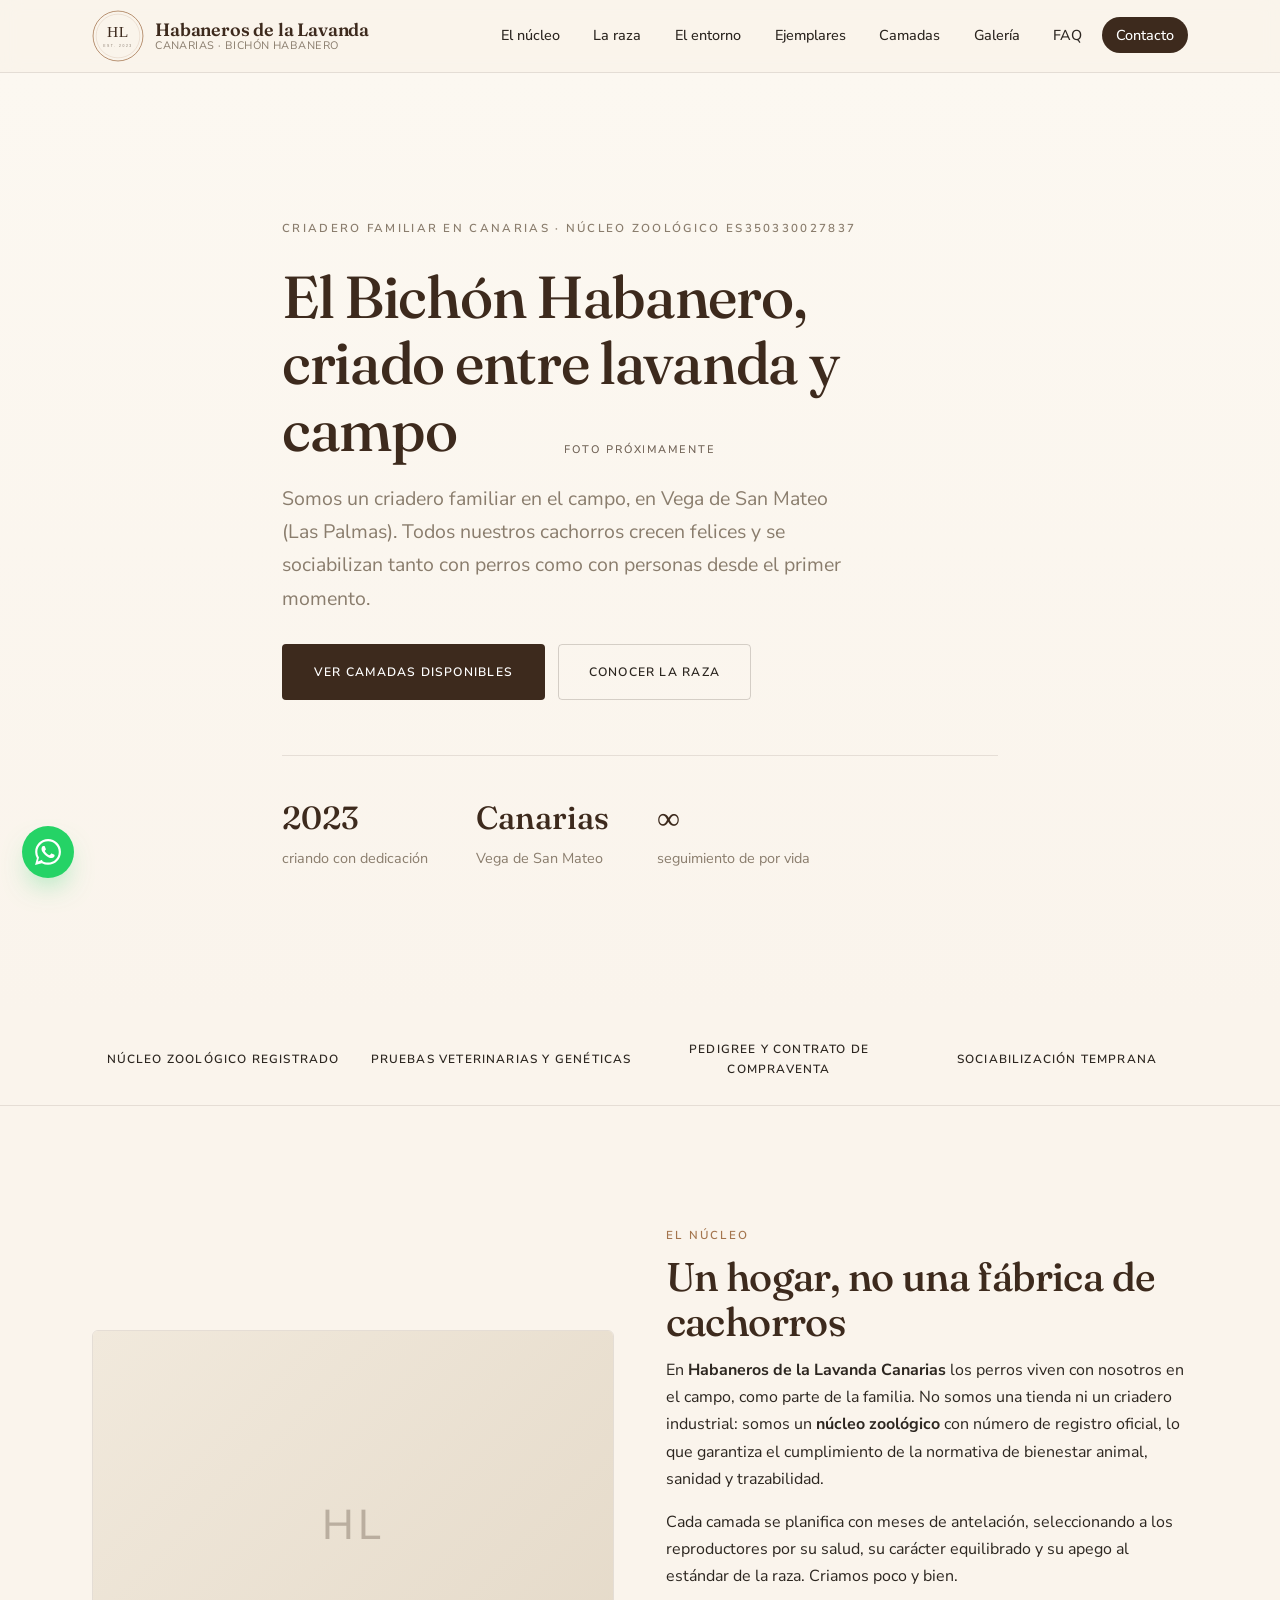
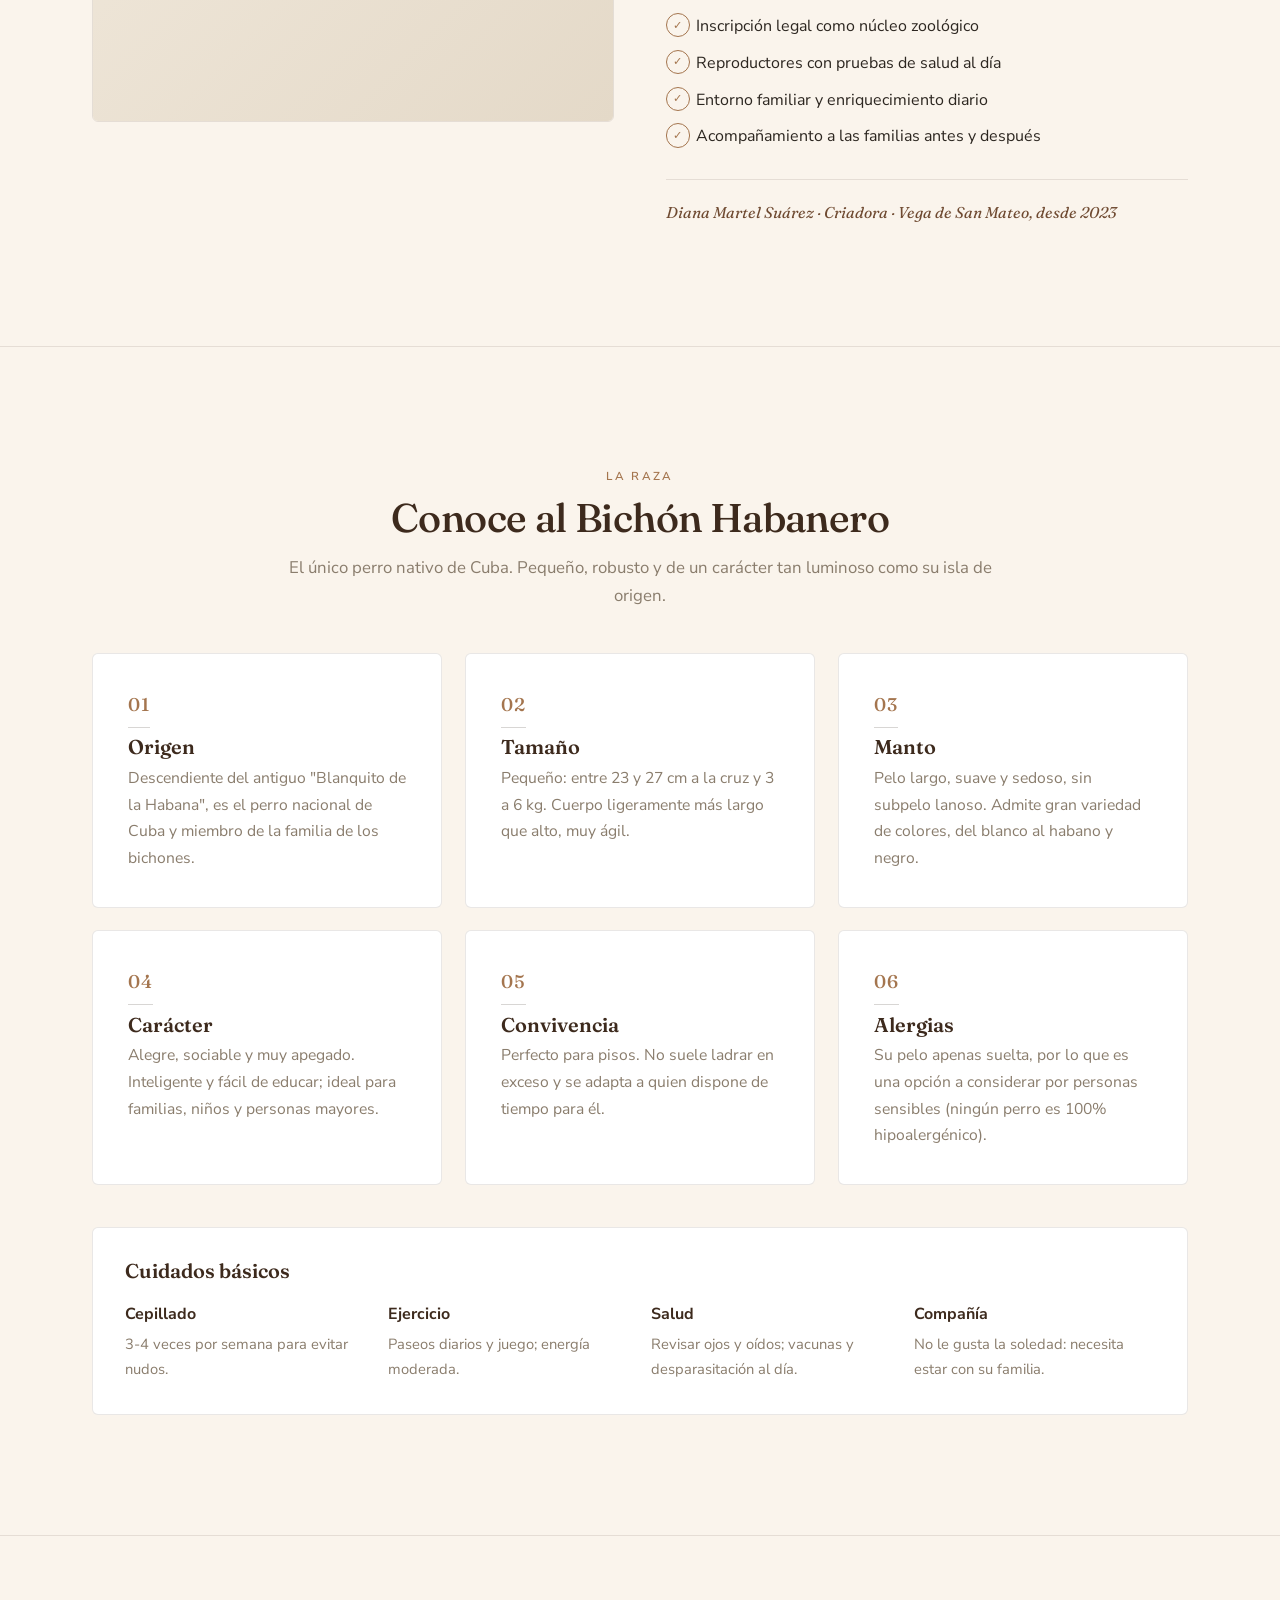
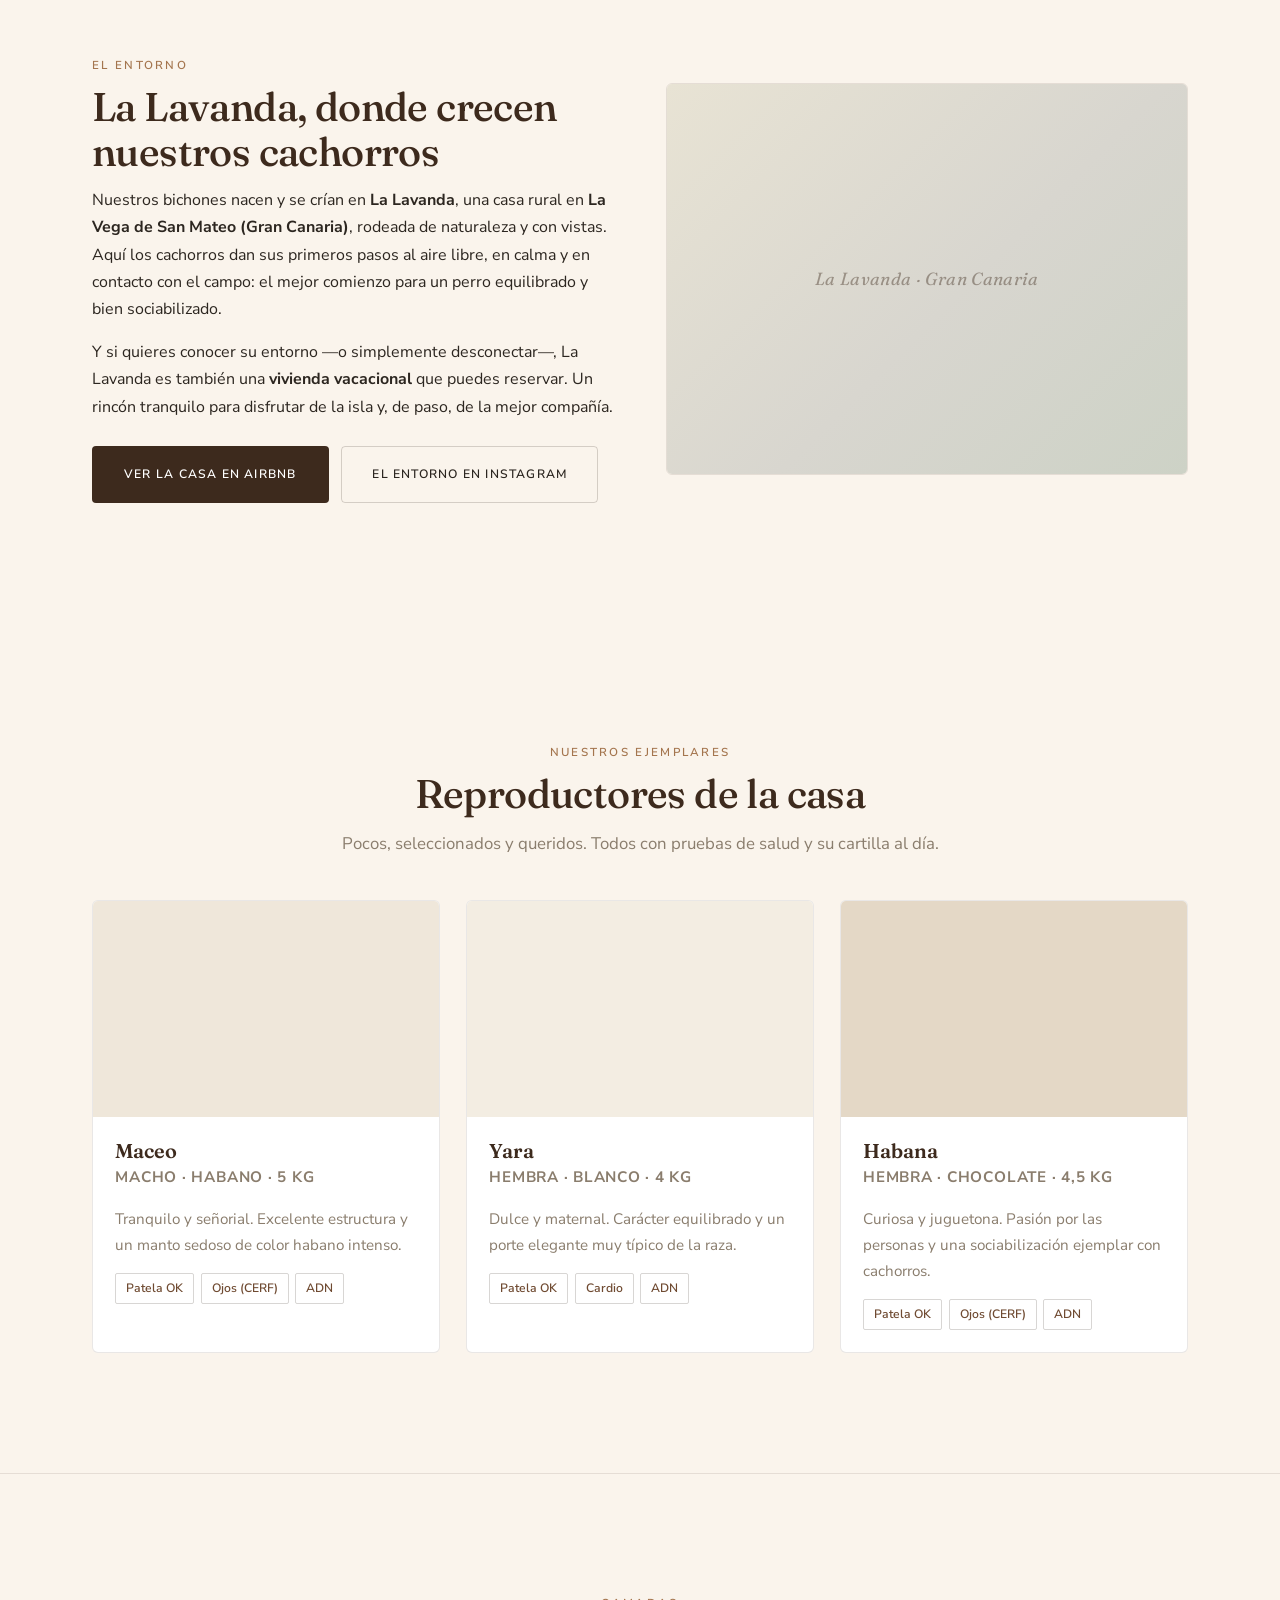
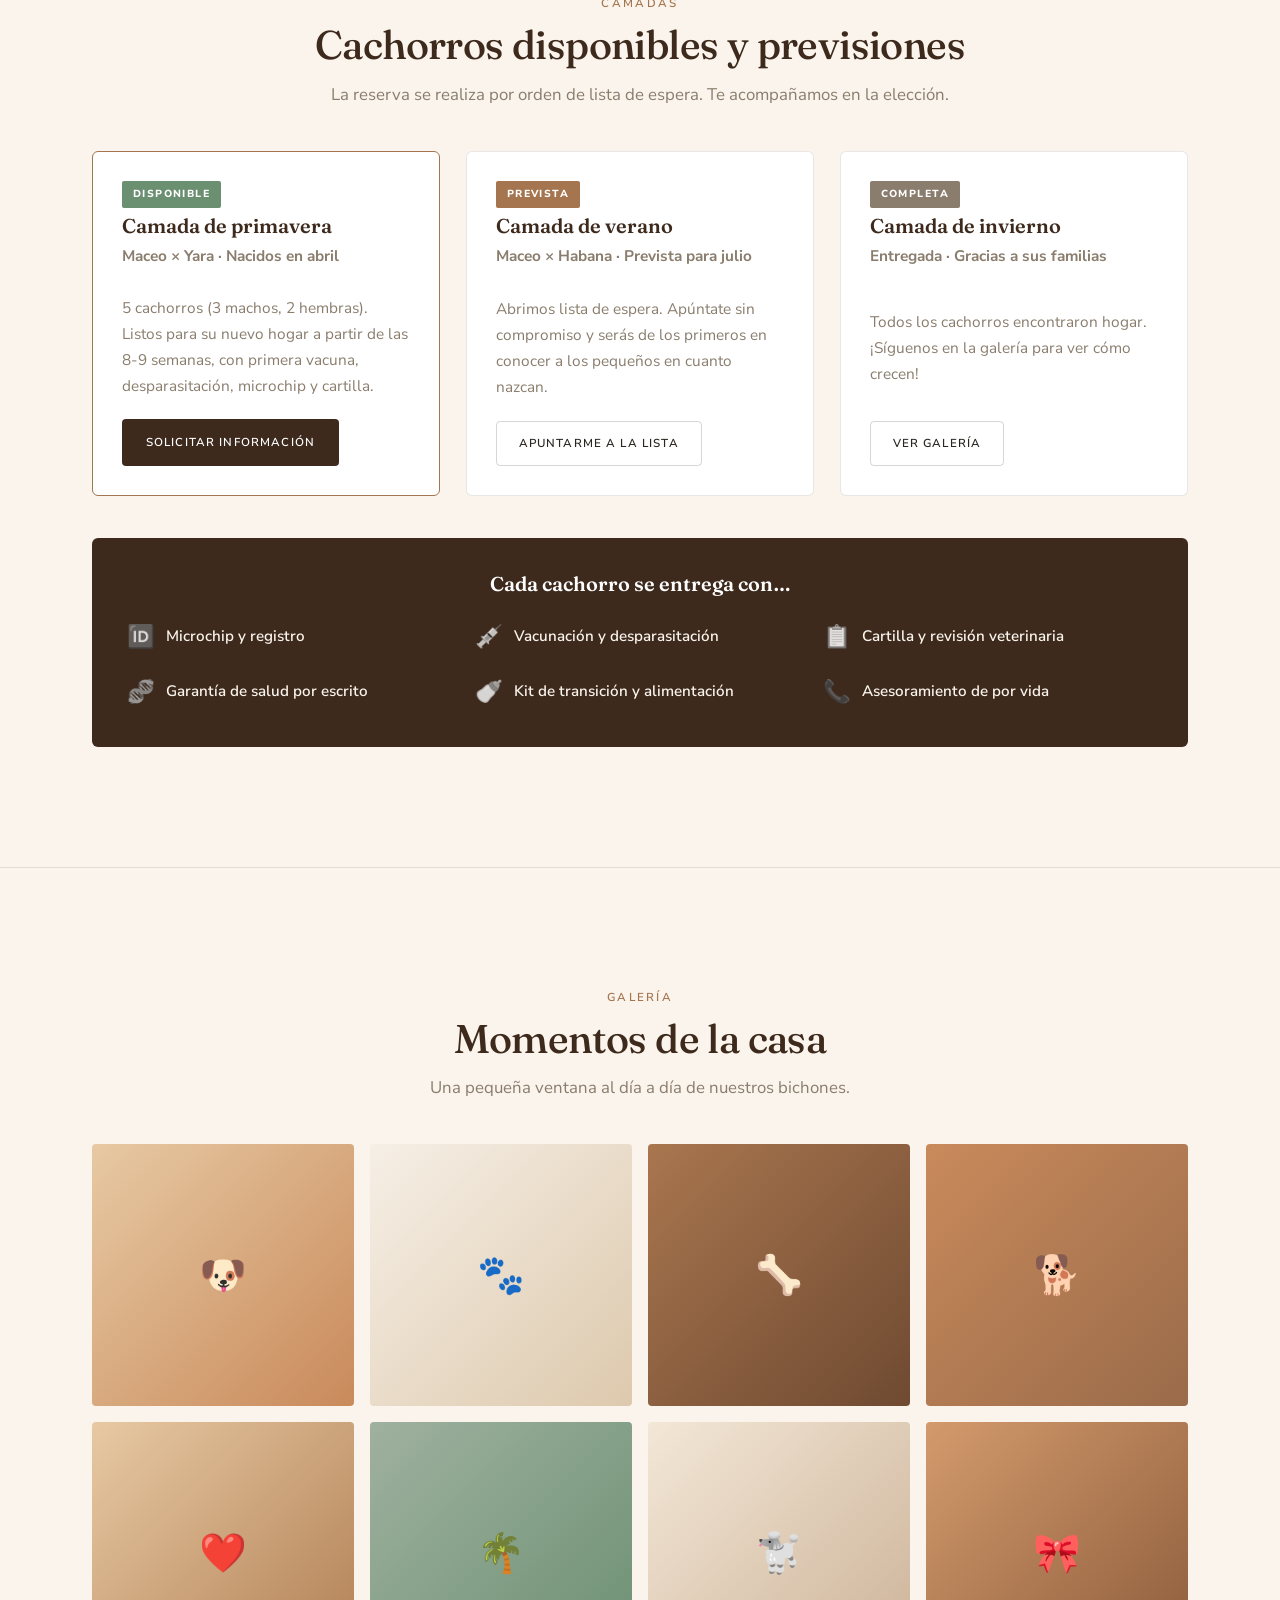
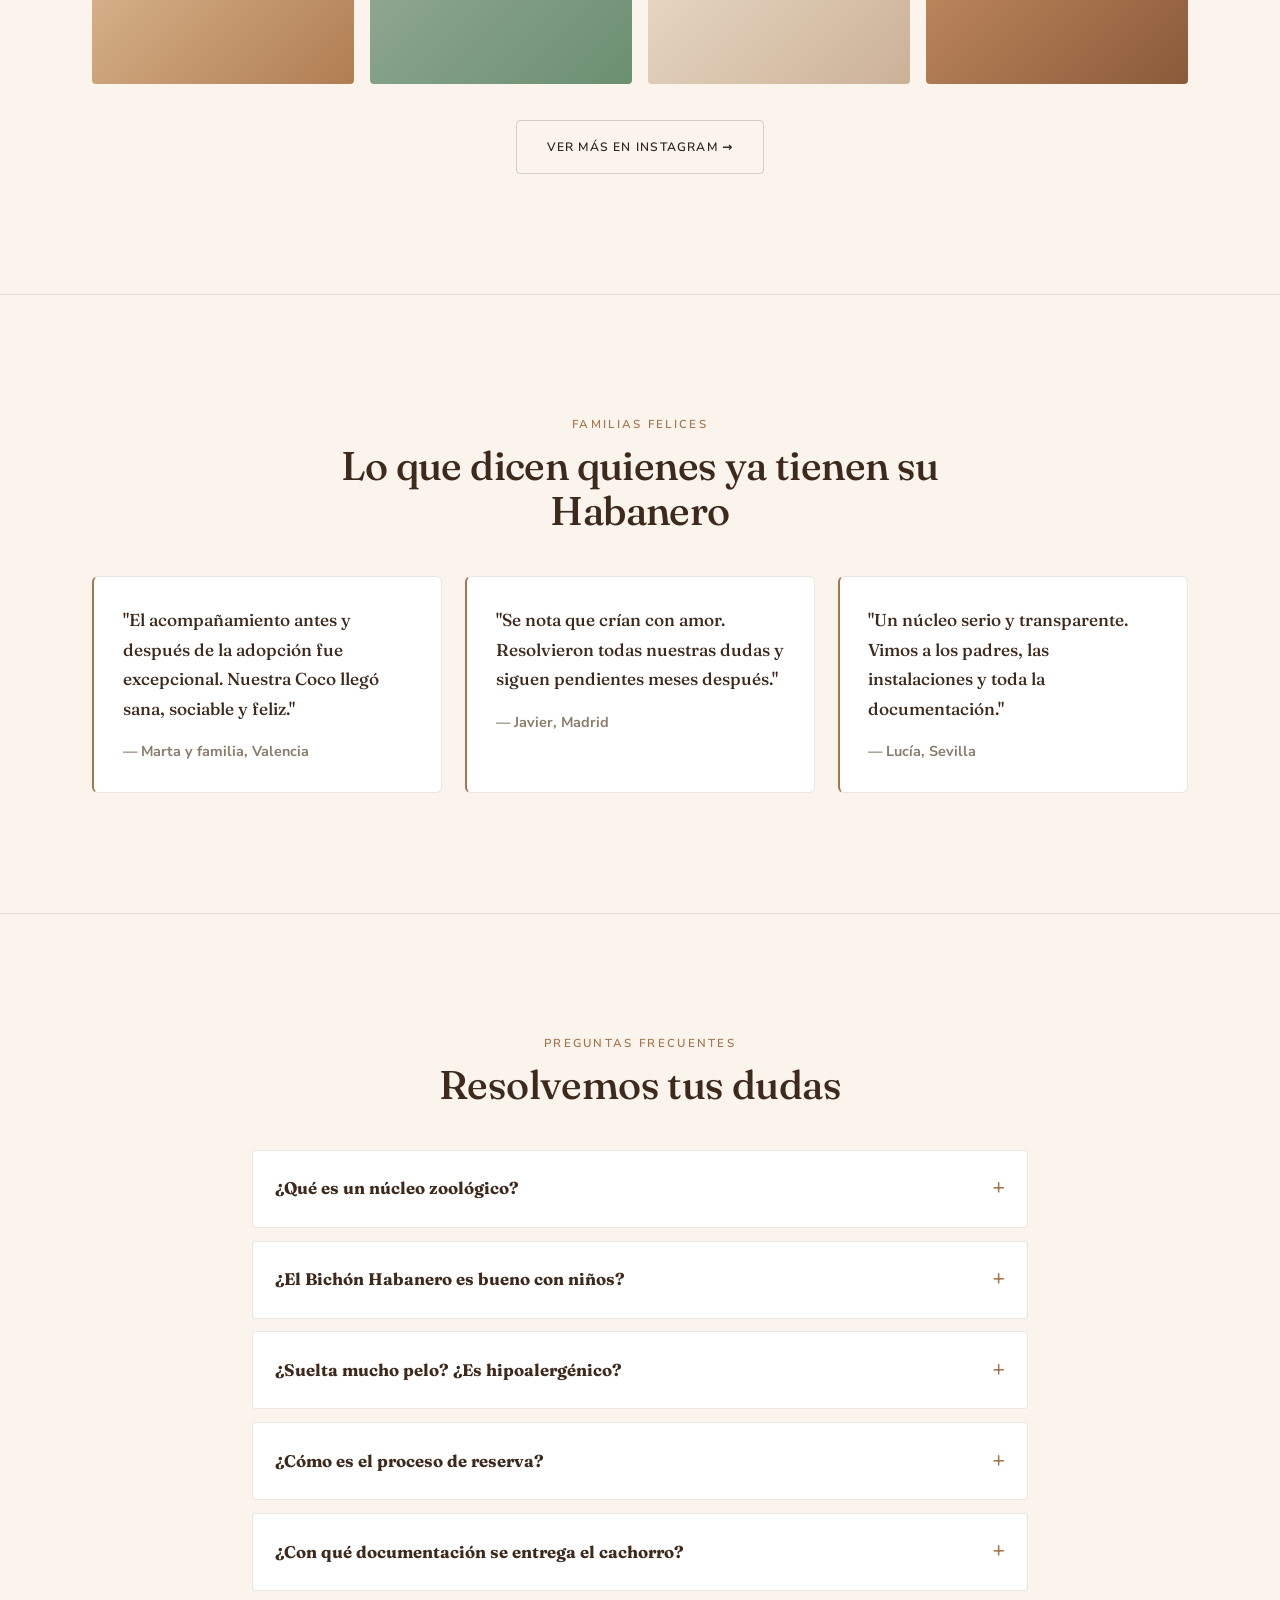
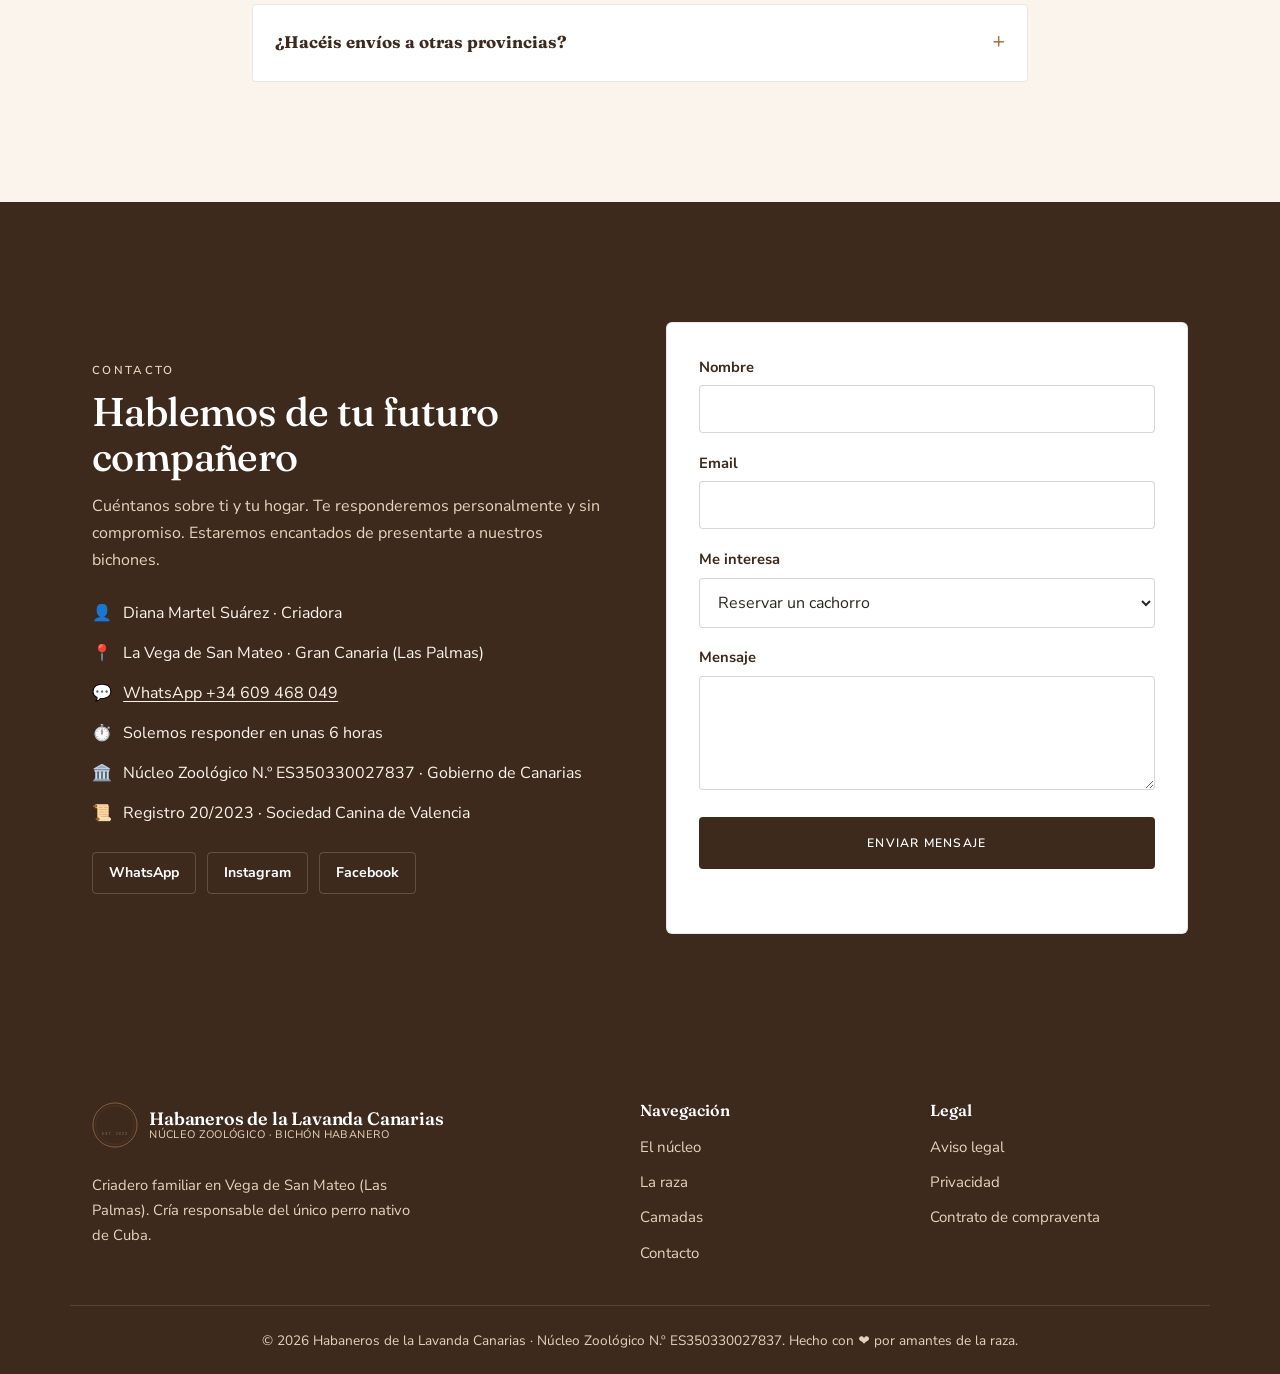
==== commit ab3eba1f: "Añadir sección 'El entorno · La Lavanda' con la vivienda vacacional Nueva sección que conecta la his" ====
--- a/index.html
+++ b/index.html
@@ -38,6 +38,7 @@
         <ul>
           <li><a href="#nosotros">El núcleo</a></li>
           <li><a href="#raza">La raza</a></li>
+          <li><a href="#entorno">El entorno</a></li>
           <li><a href="#ejemplares">Ejemplares</a></li>
           <li><a href="#camadas">Camadas</a></li>
           <li><a href="#galeria">Galería</a></li>
@@ -172,6 +173,36 @@
       </div>
     </section>
 
+    <!-- ====== EL ENTORNO · LA LAVANDA ====== -->
+    <section class="section" id="entorno">
+      <div class="container two-col">
+        <div>
+          <p class="kicker">El entorno</p>
+          <h2>La Lavanda, donde crecen nuestros cachorros</h2>
+          <p>
+            Nuestros bichones nacen y se crían en <strong>La Lavanda</strong>, una
+            casa rural en <strong>La Vega de San Mateo (Gran Canaria)</strong>,
+            rodeada de naturaleza y con vistas. Aquí los cachorros dan sus primeros
+            pasos al aire libre, en calma y en contacto con el campo: el mejor
+            comienzo para un perro equilibrado y bien sociabilizado.
+          </p>
+          <p>
+            Y si quieres conocer su entorno —o simplemente desconectar—, La Lavanda
+            es también una <strong>vivienda vacacional</strong> que puedes reservar.
+            Un rincón tranquilo para disfrutar de la isla y, de paso, de la mejor
+            compañía.
+          </p>
+          <div class="hero-actions" style="margin-top:1.6rem">
+            <a class="btn btn-primary" href="https://www.airbnb.es/rooms/770309540864551756" target="_blank" rel="noopener">Ver la casa en Airbnb</a>
+            <a class="btn btn-ghost" href="https://www.instagram.com/habaneros__la_lavanda_canarias" target="_blank" rel="noopener">El entorno en Instagram</a>
+          </div>
+        </div>
+        <div class="media-card">
+          <div class="illus illus-lavanda" aria-hidden="true"></div>
+        </div>
+      </div>
+    </section>
+
     <!-- ====== EJEMPLARES ====== -->
     <section class="section" id="ejemplares">
       <div class="container">
--- a/css/styles.css
+++ b/css/styles.css
@@ -531,3 +531,11 @@
 }
 .wa-float:hover { transform: translateY(-3px) scale(1.05); text-decoration: none; }
 @media (max-width: 680px) { .wa-float { width: 48px; height: 48px; } }
+
+/* Ilustración de la sección "El entorno · La Lavanda" */
+.illus-lavanda { background: linear-gradient(135deg, #e8e3d4, #d8d6cf 55%, #cdd2c6); }
+.illus-lavanda::after {
+  content: "La Lavanda · Gran Canaria"; position: absolute; inset: 0; display: grid; place-items: center;
+  font-family: var(--font-display); font-size: 1.1rem; font-style: italic; letter-spacing: .02em;
+  color: rgba(61, 42, 29, .42); text-align: center; padding: 0 1.5rem;
+}
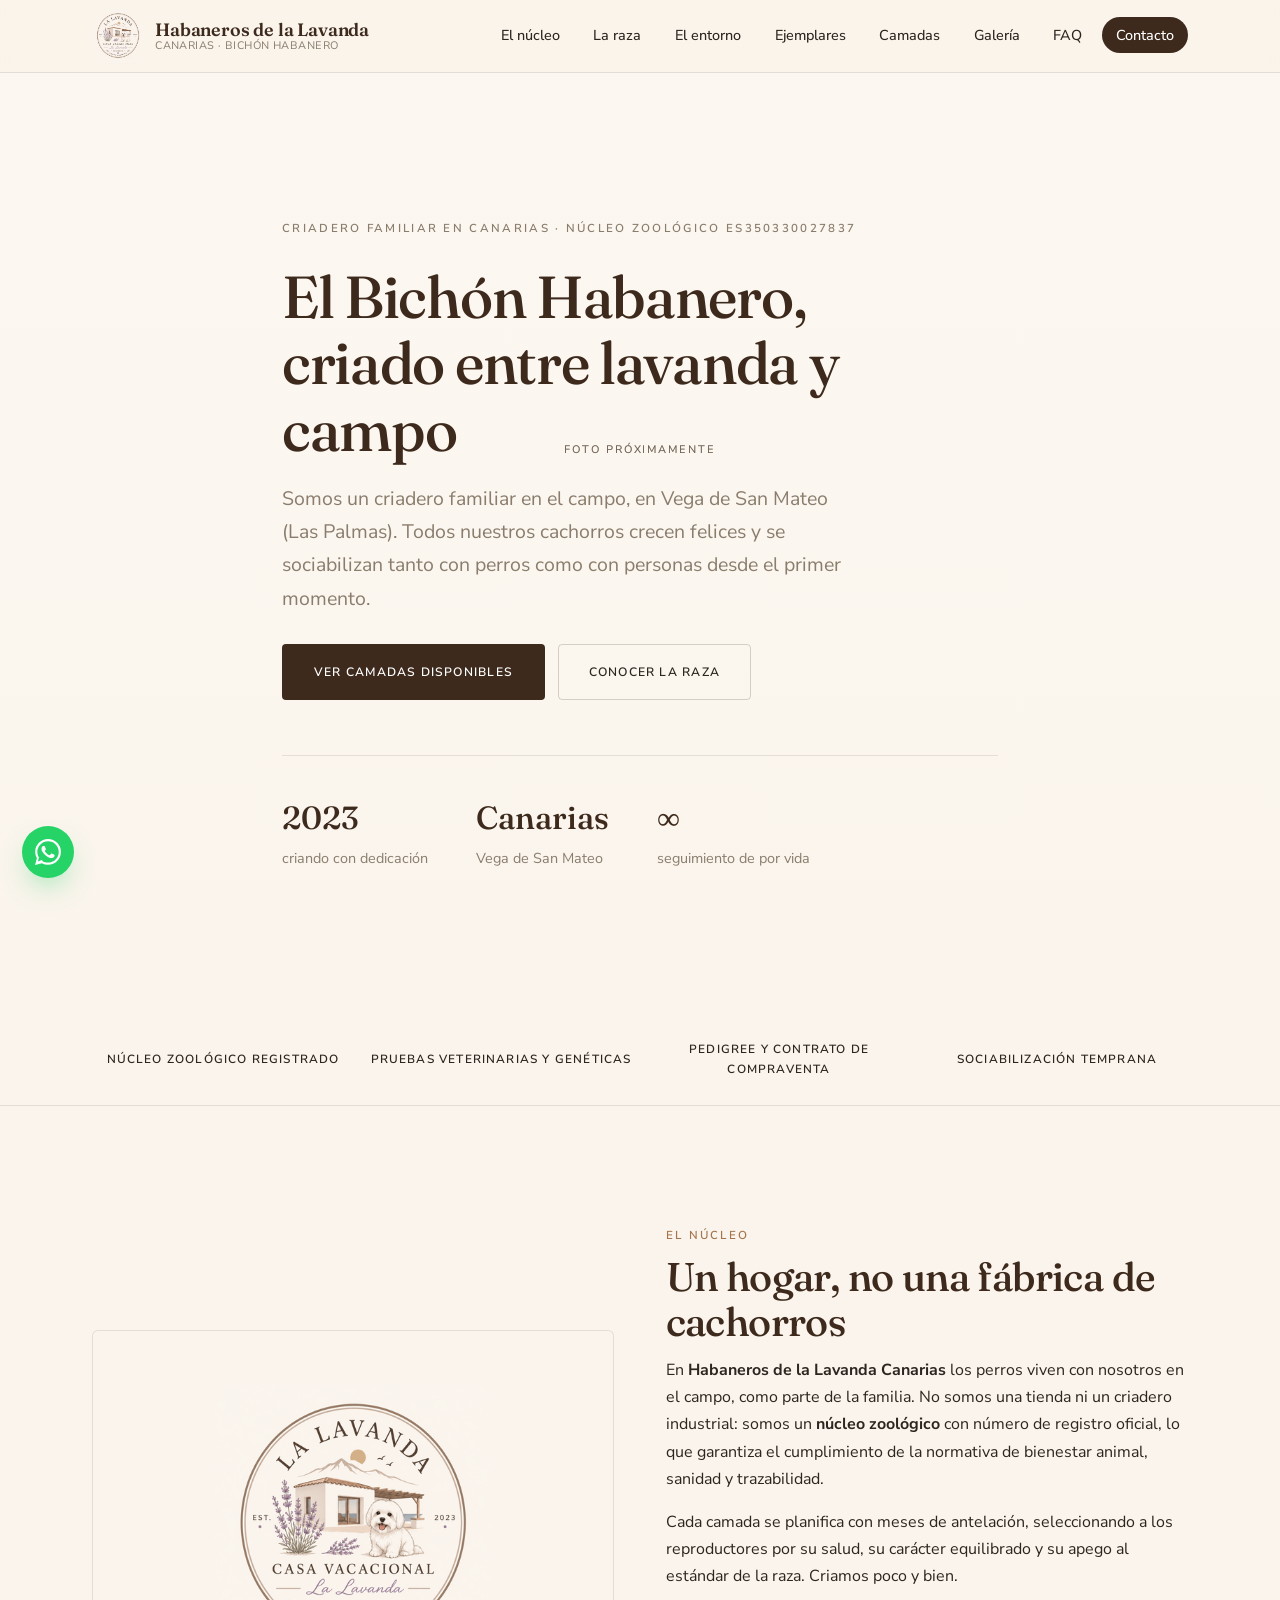
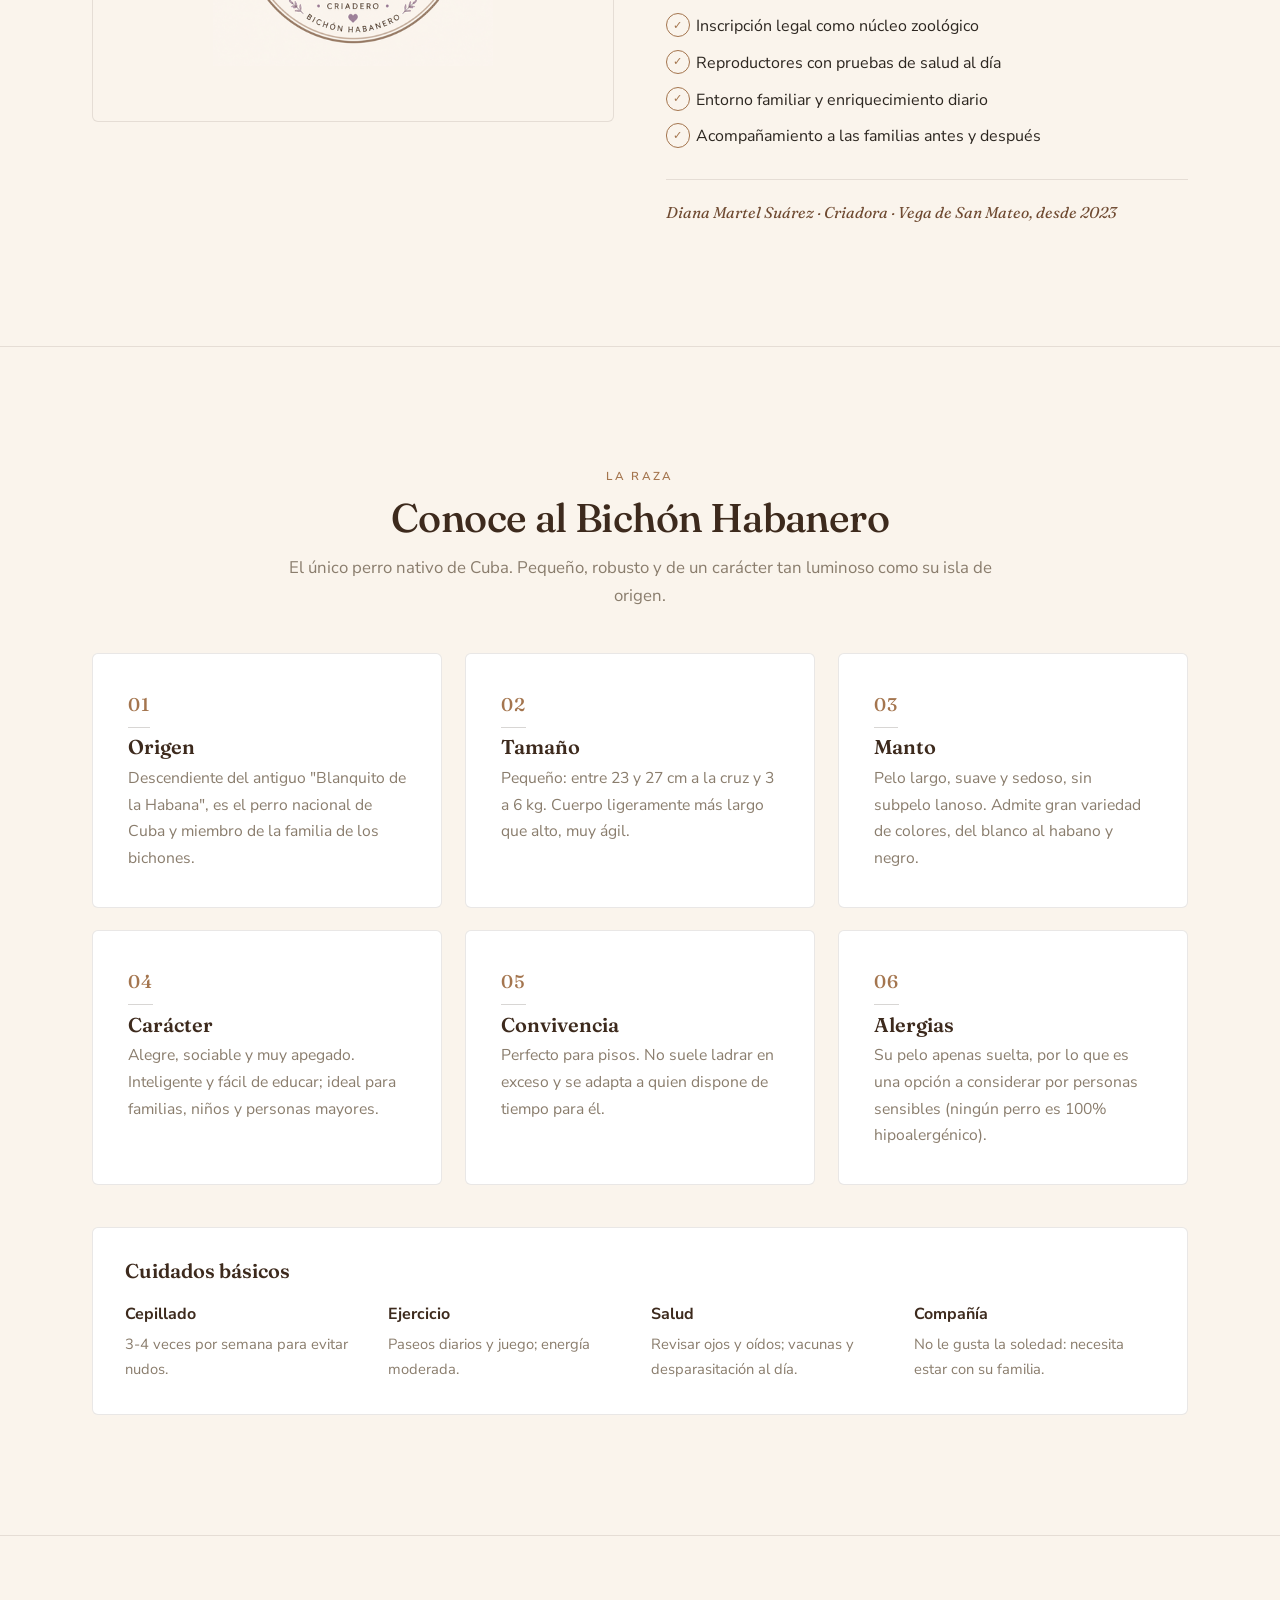
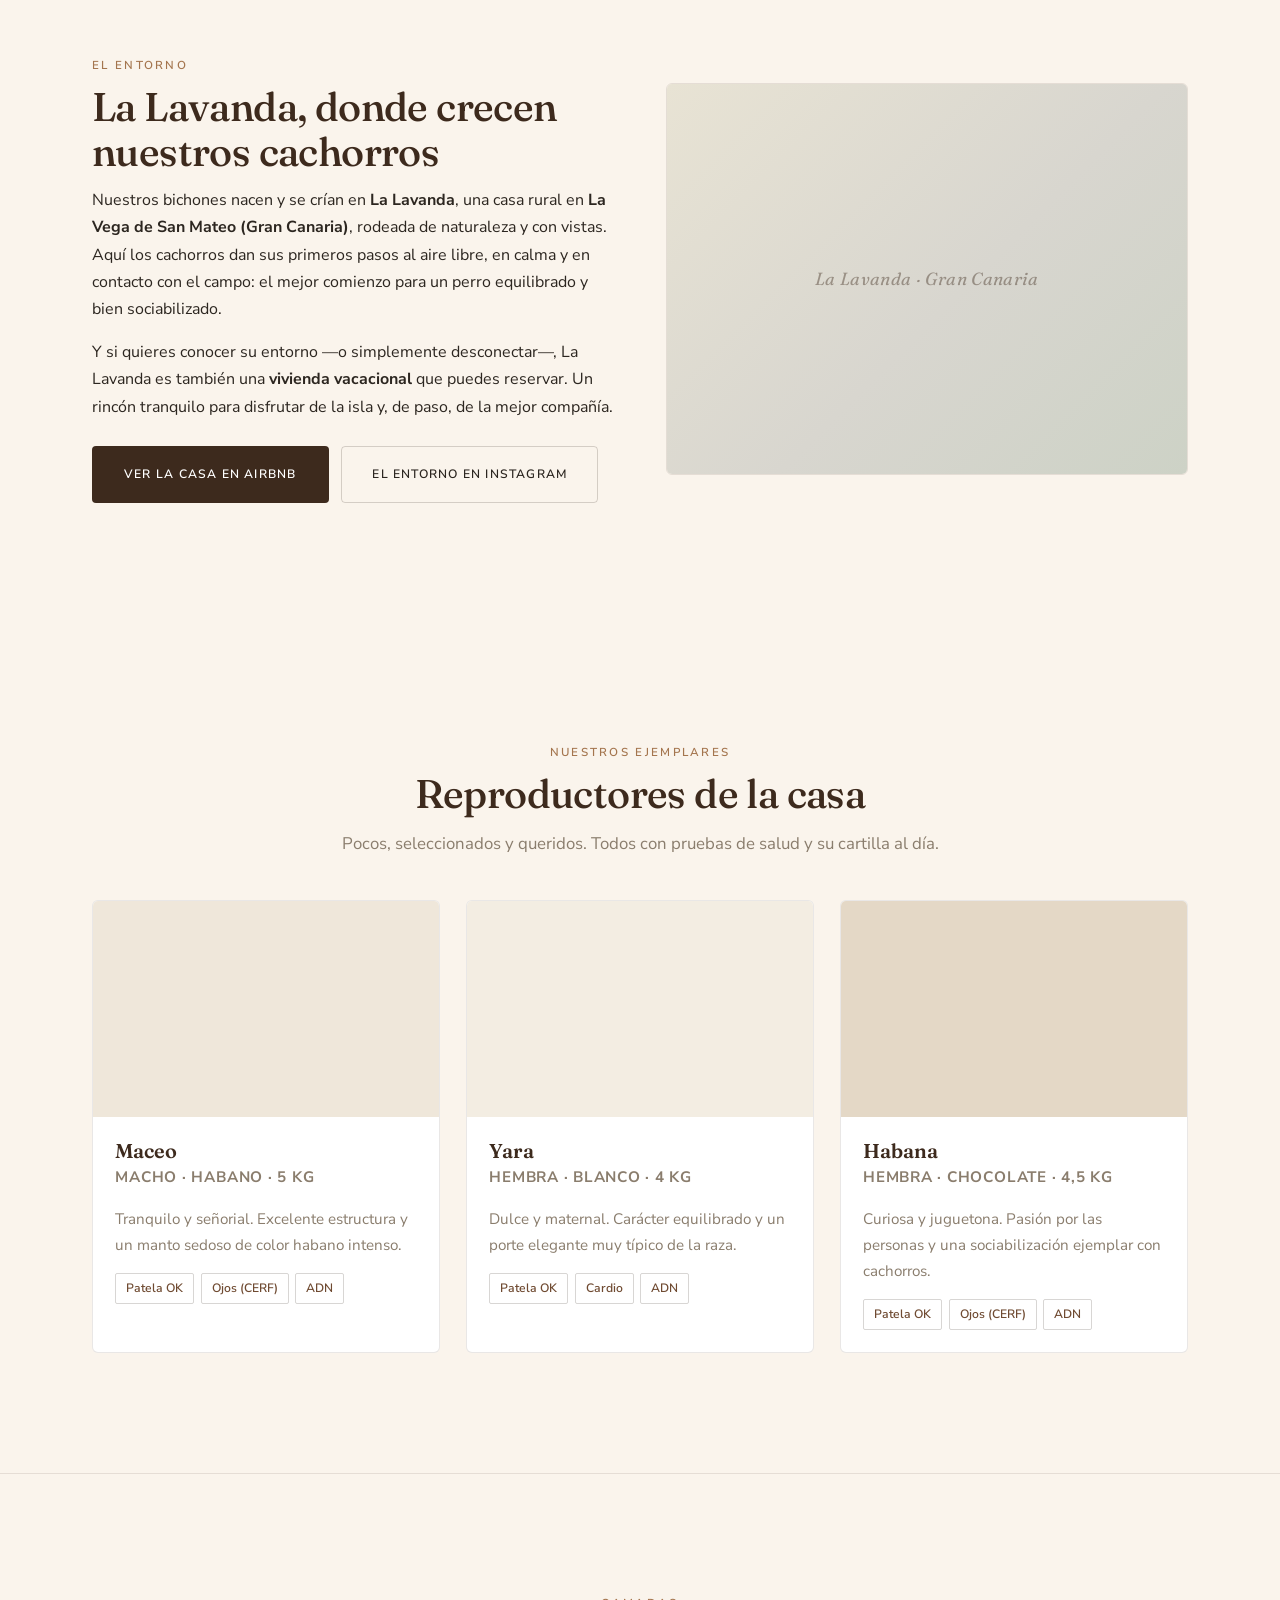
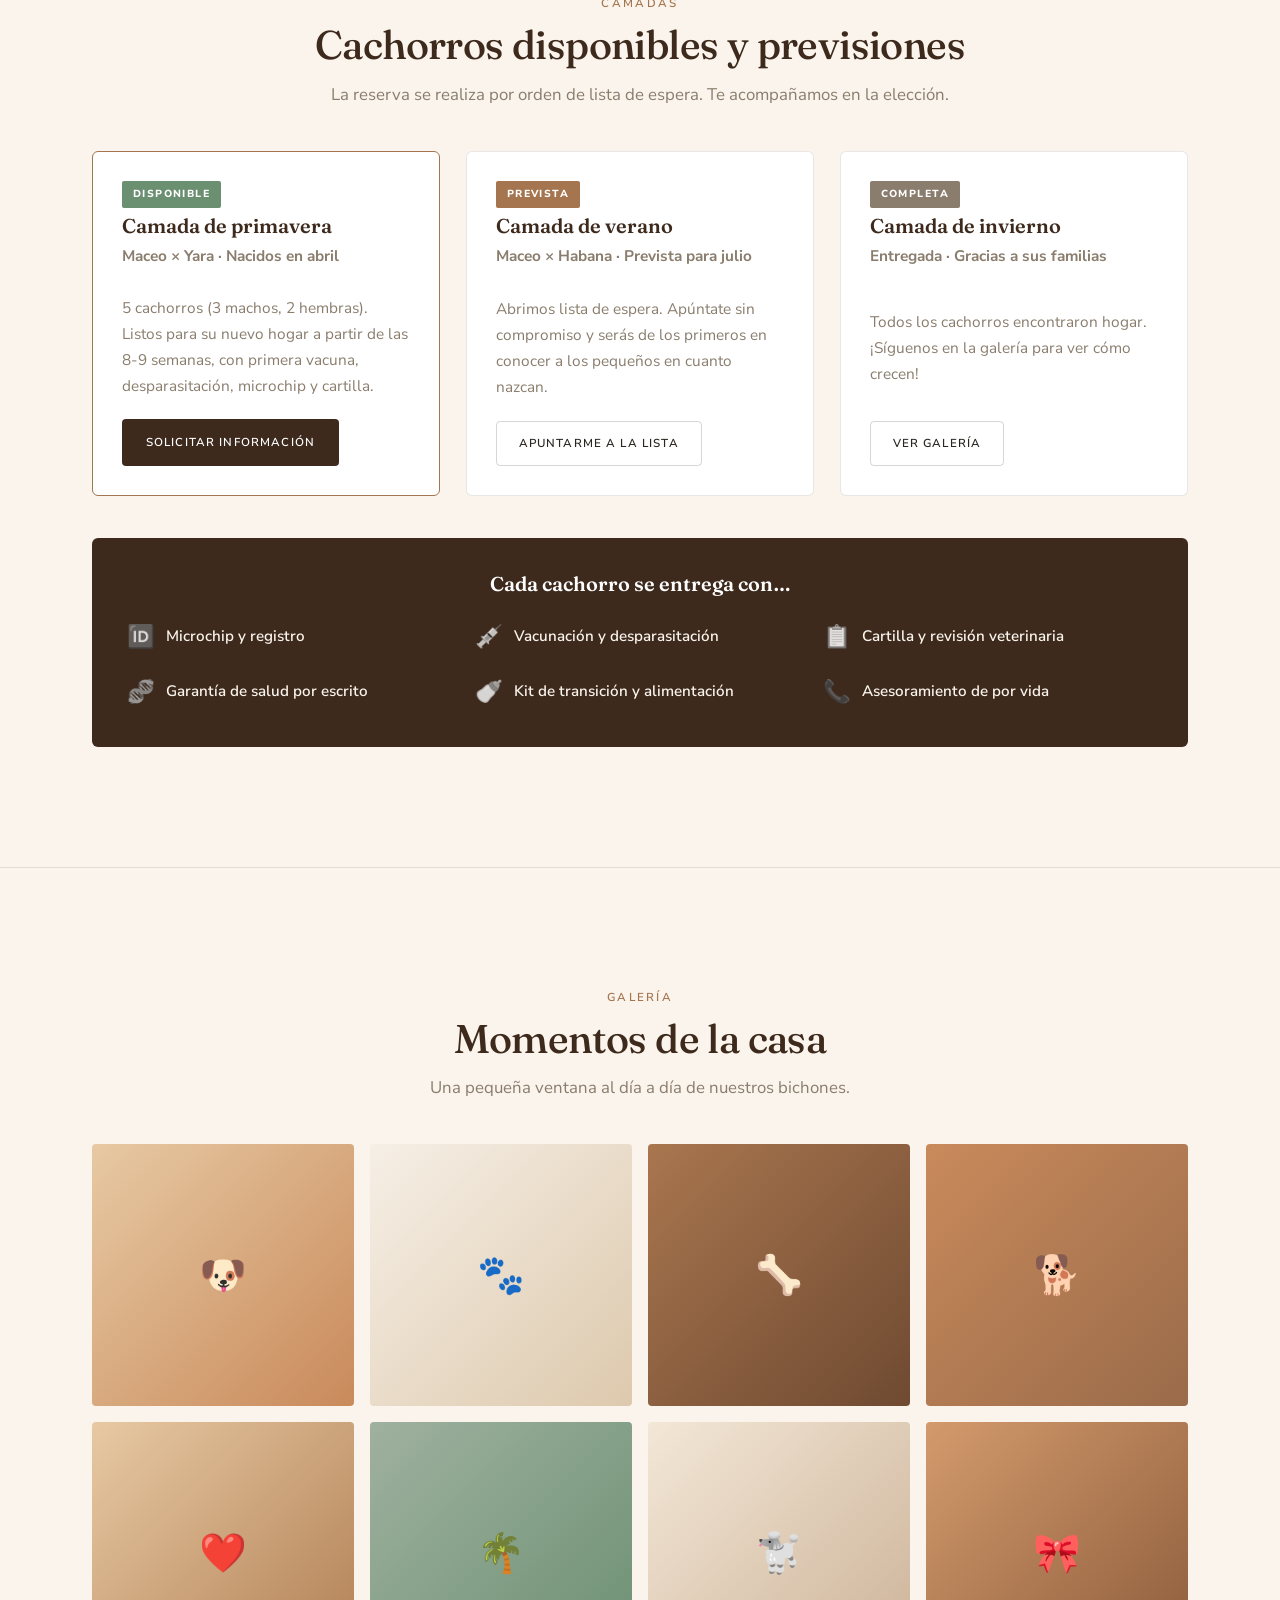
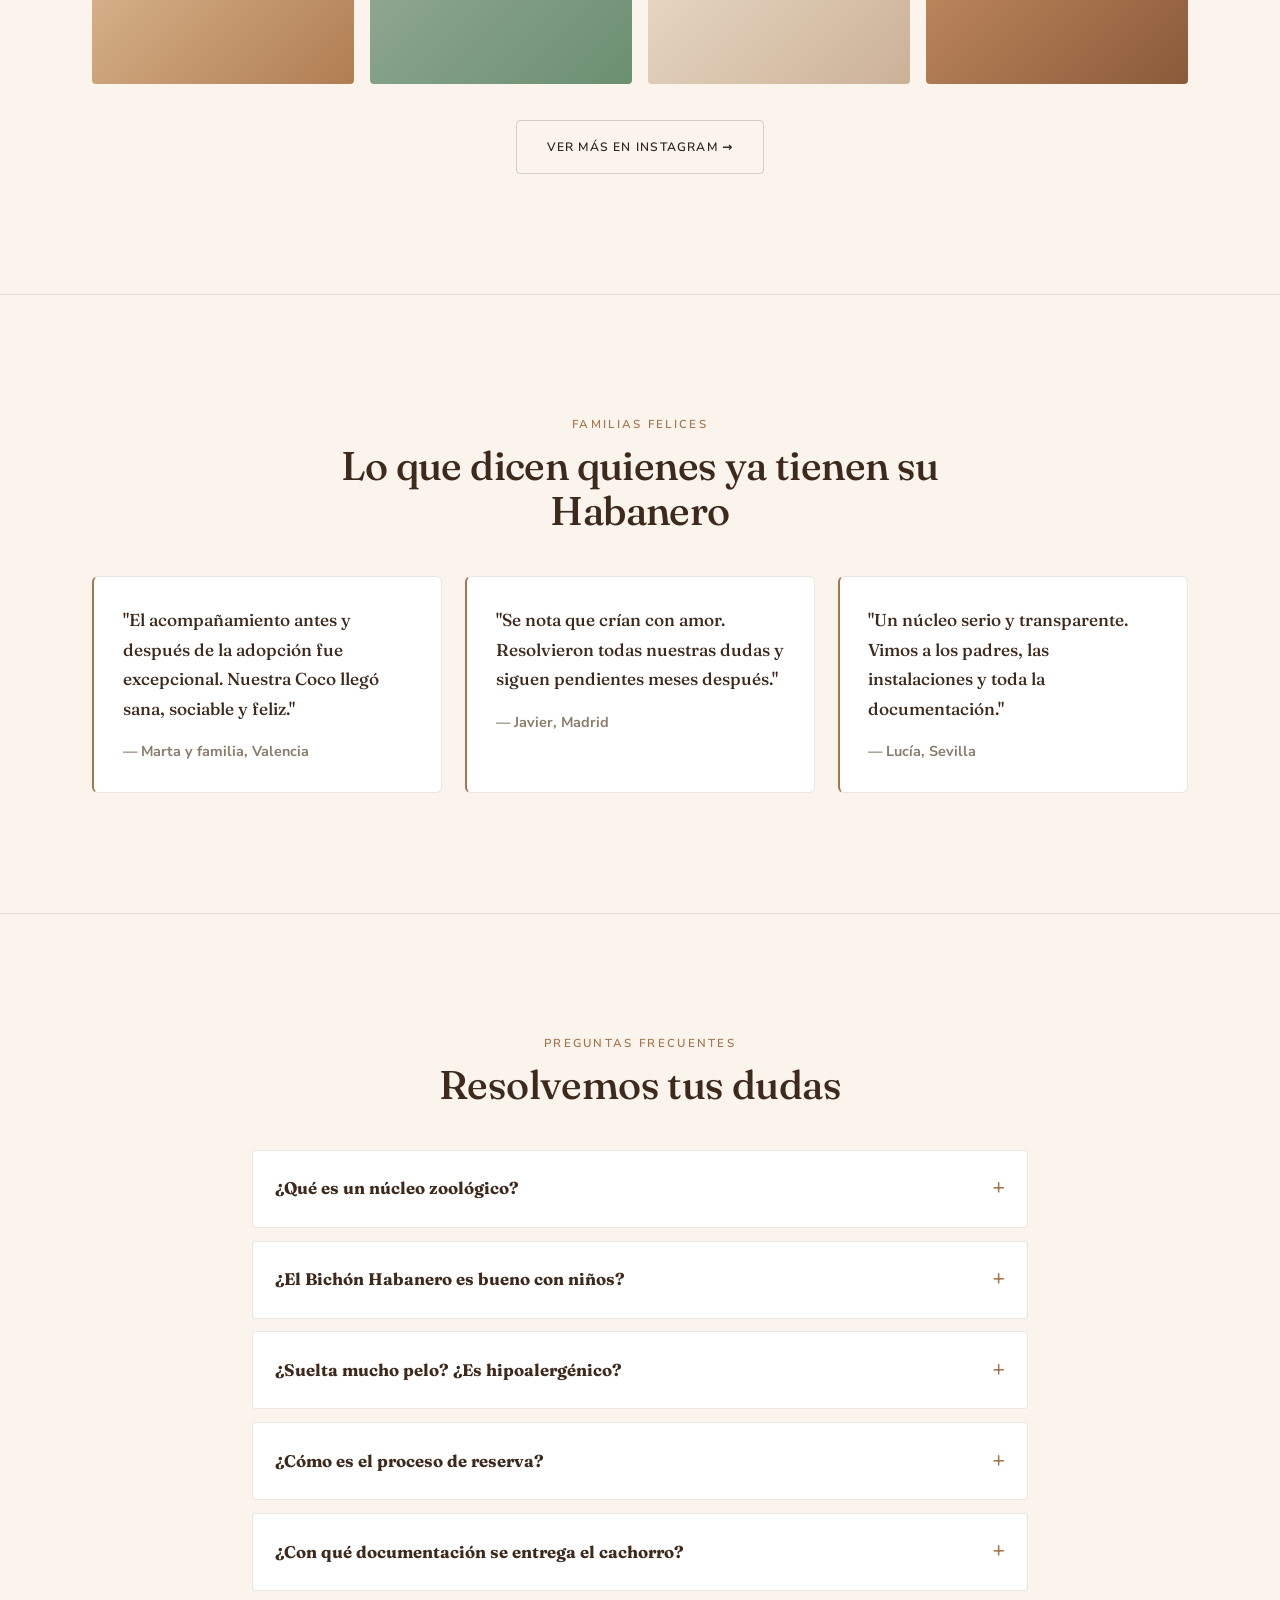
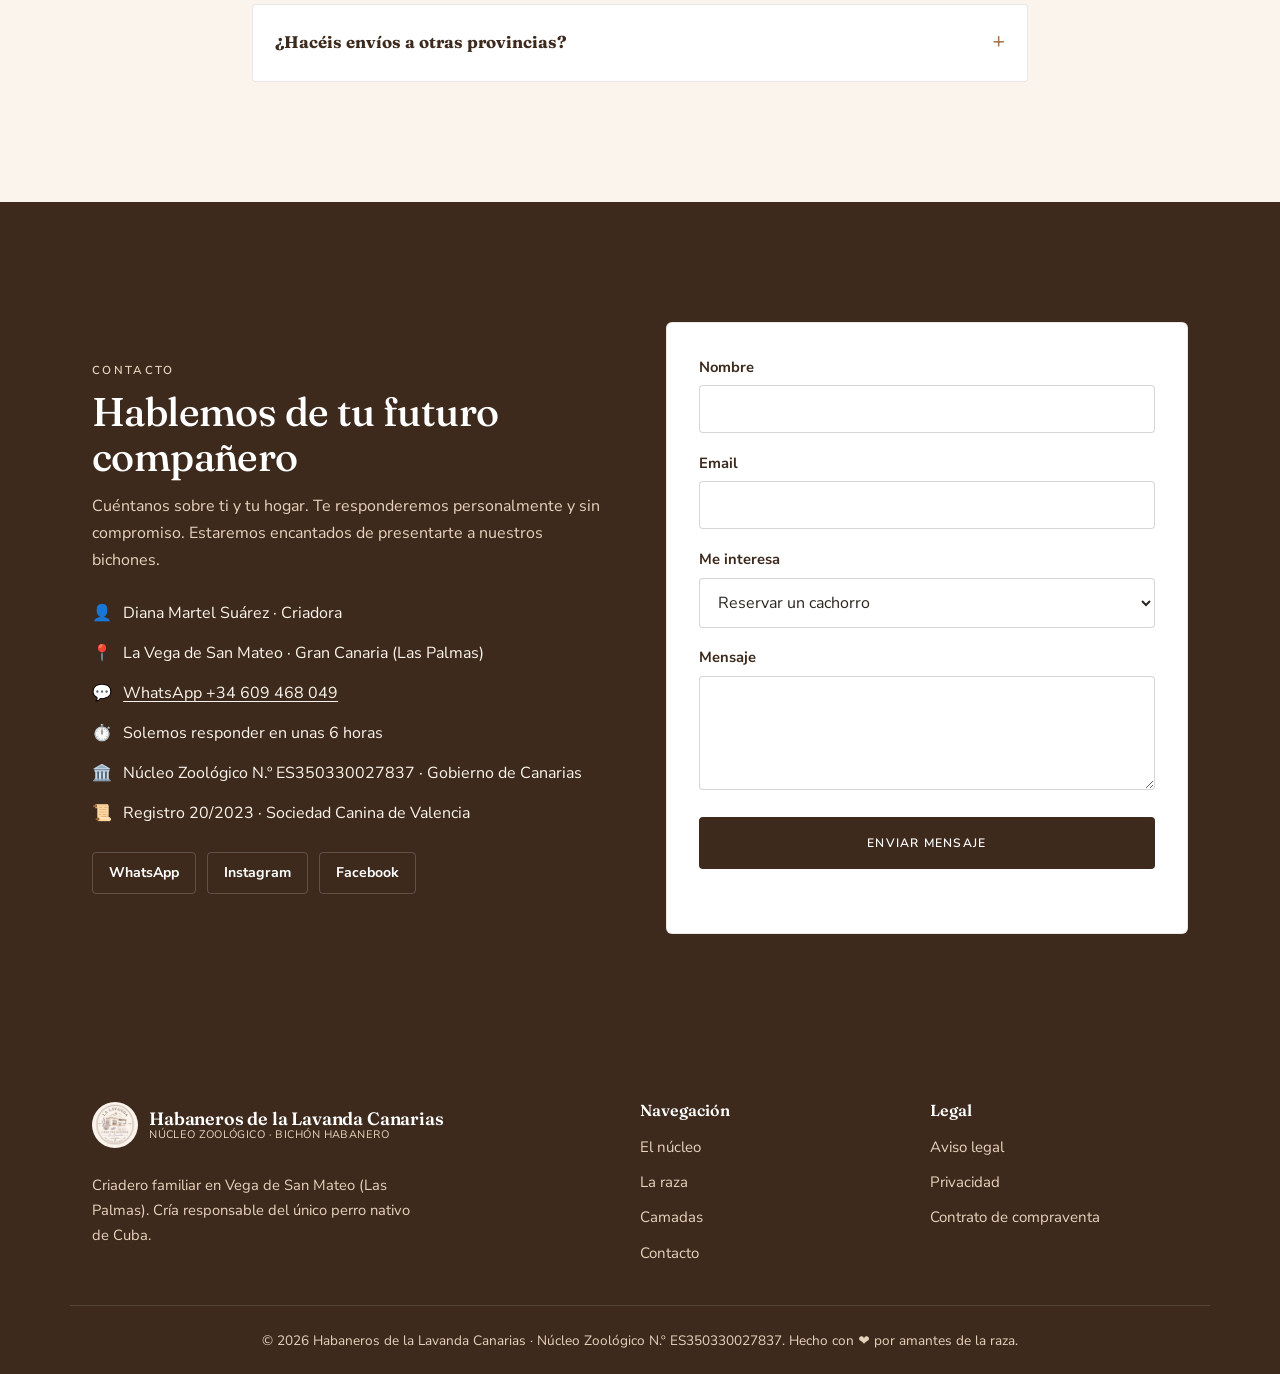
==== commit 13741b87: "Integrar el logotipo real del criadero - Logo oficial (emblema La Lavanda) optimizado a 400px (asset" ====
--- a/index.html
+++ b/index.html
@@ -9,7 +9,7 @@
   <link rel="preconnect" href="https://fonts.googleapis.com" />
   <link rel="preconnect" href="https://fonts.gstatic.com" crossorigin />
   <link href="https://fonts.googleapis.com/css2?family=Fraunces:opsz,wght@9..144,400;9..144,500;9..144,600;9..144,700&family=Nunito+Sans:wght@300;400;600;700&display=swap" rel="stylesheet" />
-  <link rel="icon" href="assets/favicon.svg" type="image/svg+xml" />
+  <link rel="icon" href="assets/logo-favicon.png" type="image/png" />
   <link rel="stylesheet" href="css/styles.css" />
 </head>
 <body>
@@ -22,8 +22,7 @@
   <header class="site-header" id="top">
     <div class="container nav-wrap">
       <a class="brand" href="#top" aria-label="Inicio">
-        <!-- Espacio para el logo: sustituir assets/logo.svg por el logotipo real -->
-        <img src="assets/logo.svg" alt="Logotipo de Habaneros de la Lavanda Canarias" width="52" height="52" class="brand-mark" />
+        <img src="assets/logo.png" alt="Logotipo de Habaneros de la Lavanda Canarias" width="52" height="52" class="brand-mark" />
         <span class="brand-text">
           <strong>Habaneros de la Lavanda</strong>
           <small>Canarias · Bichón Habanero</small>
@@ -87,8 +86,8 @@
     <!-- ====== SOBRE NOSOTROS ====== -->
     <section class="section" id="nosotros">
       <div class="container two-col">
-        <div class="media-card">
-          <div class="illus illus-home" aria-hidden="true"></div>
+        <div class="media-card media-logo">
+          <img src="assets/logo.png" alt="Emblema de La Lavanda · Criadero de Bichón Habanero" />
         </div>
         <div>
           <p class="kicker">El núcleo</p>
@@ -425,7 +424,7 @@
     <div class="container footer-grid">
       <div>
         <div class="brand brand-footer">
-          <img src="assets/logo.svg" alt="Logotipo de Habaneros de la Lavanda Canarias" width="46" height="46" />
+          <img src="assets/logo.png" alt="Logotipo de Habaneros de la Lavanda Canarias" width="46" height="46" />
           <span class="brand-text"><strong>Habaneros de la Lavanda Canarias</strong><small>Núcleo Zoológico · Bichón Habanero</small></span>
         </div>
         <p class="footer-note">Criadero familiar en Vega de San Mateo (Las Palmas). Cría responsable del único perro nativo de Cuba.</p>
--- a/css/styles.css
+++ b/css/styles.css
@@ -539,3 +539,10 @@
   font-family: var(--font-display); font-size: 1.1rem; font-style: italic; letter-spacing: .02em;
   color: rgba(61, 42, 29, .42); text-align: center; padding: 0 1.5rem;
 }
+
+/* Logo del pie recortado en círculo sobre fondo oscuro */
+.brand-footer img { border-radius: 50%; }
+
+/* Logo como imagen de la sección "El núcleo" */
+.media-logo { background: var(--cream); display: grid; place-items: center; padding: 2rem; }
+.media-logo img { width: min(78%, 280px); height: auto; }
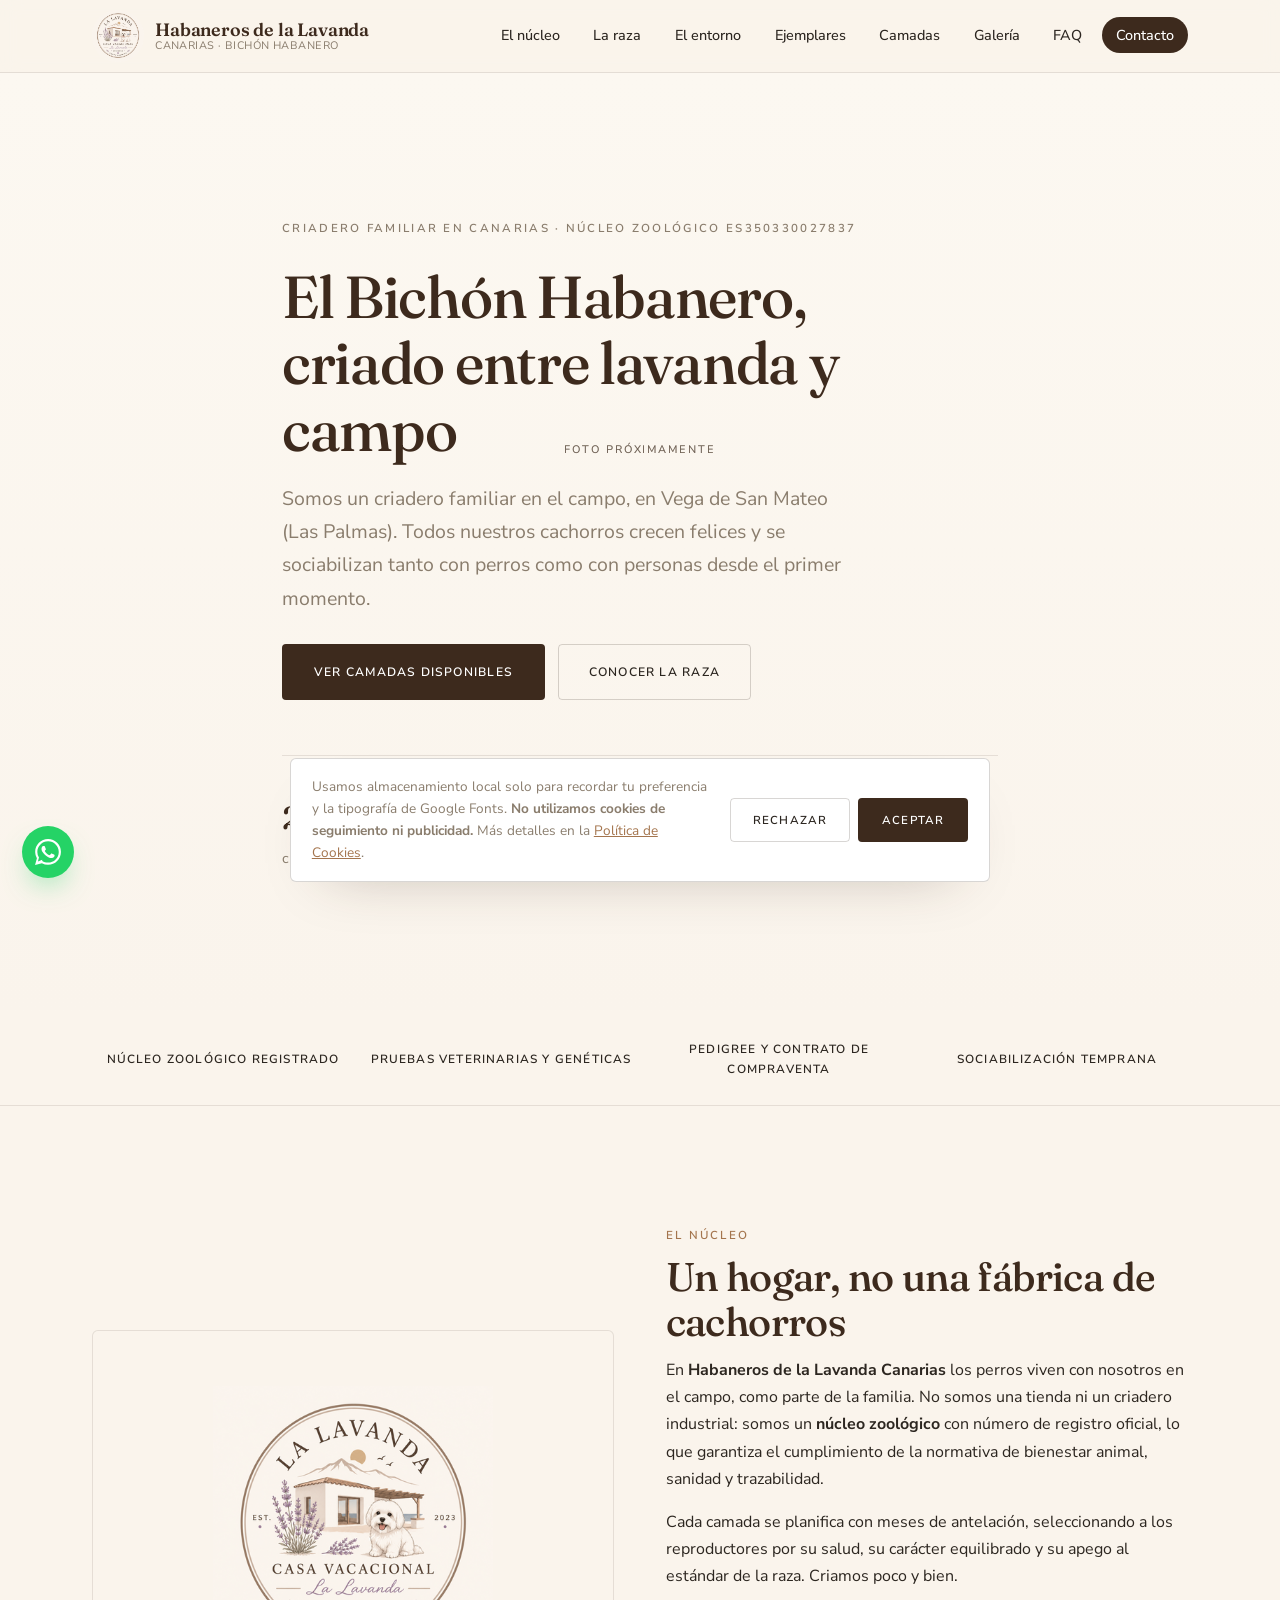
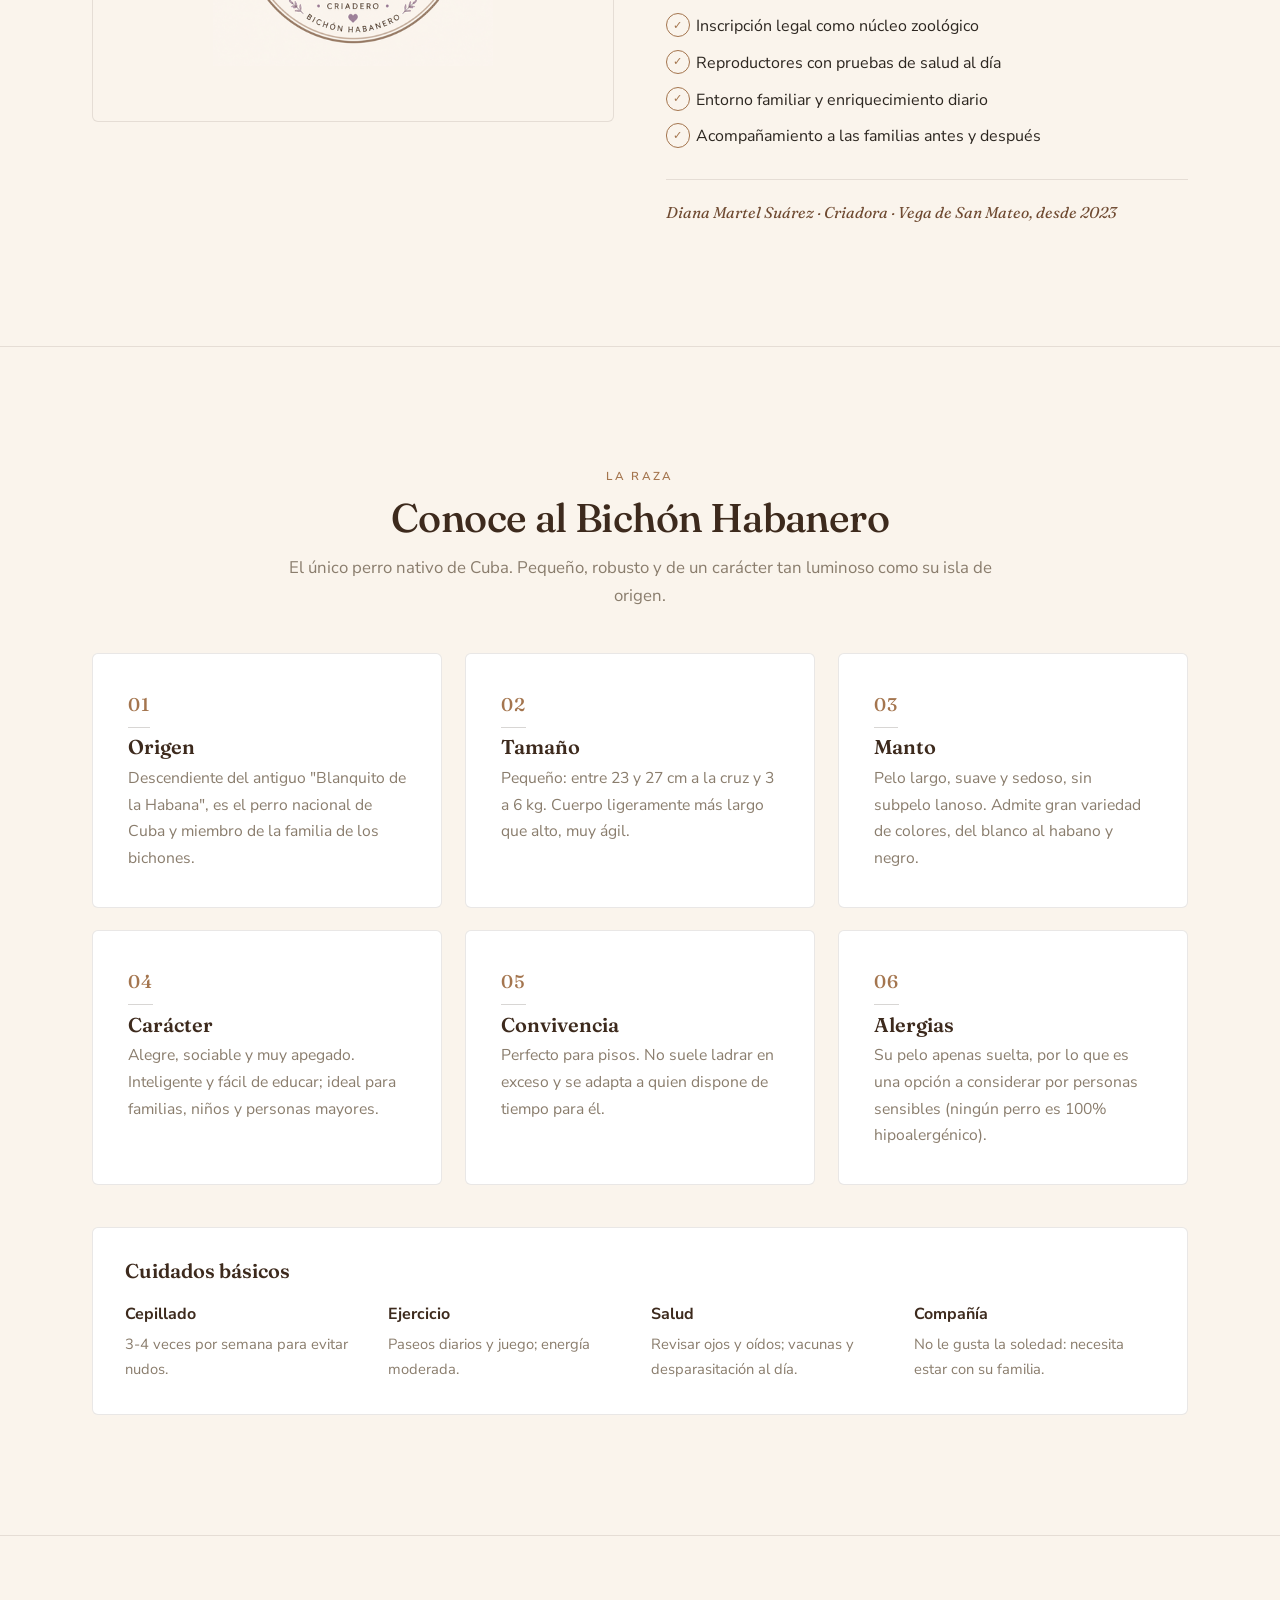
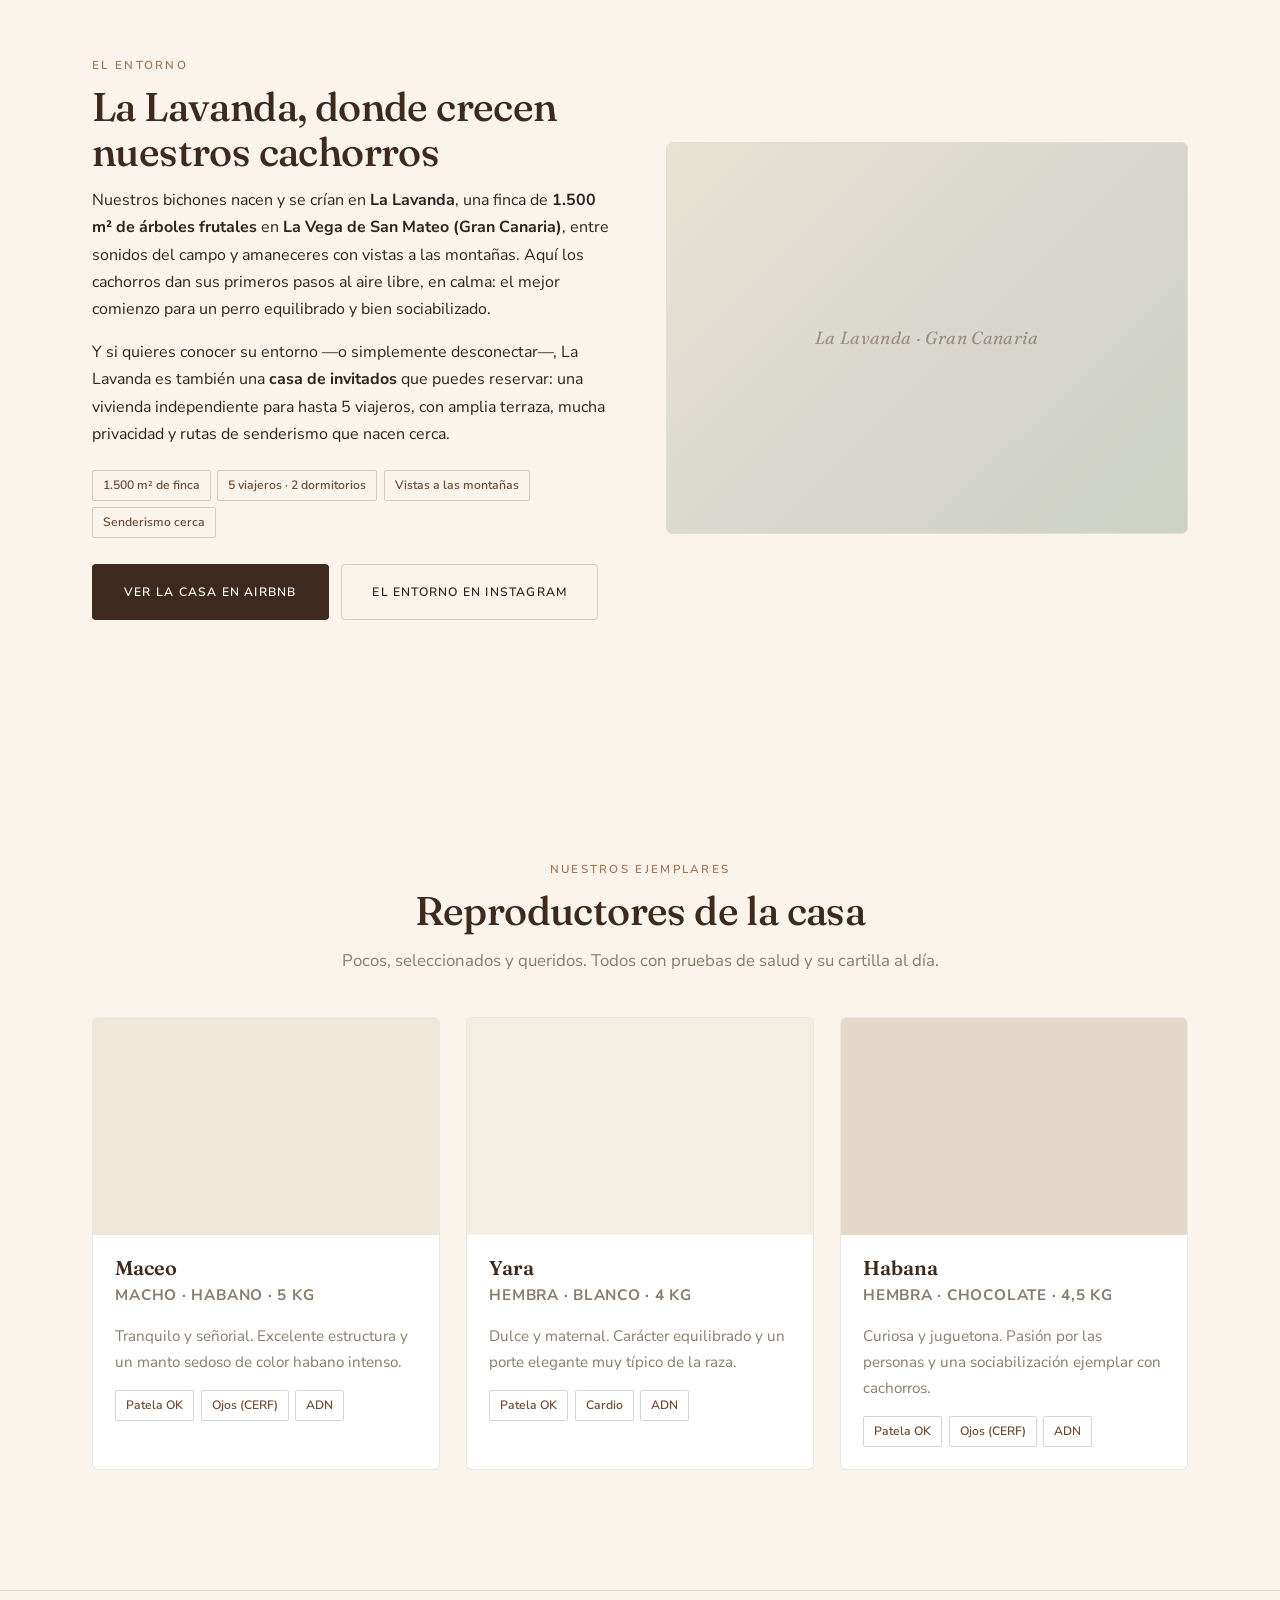
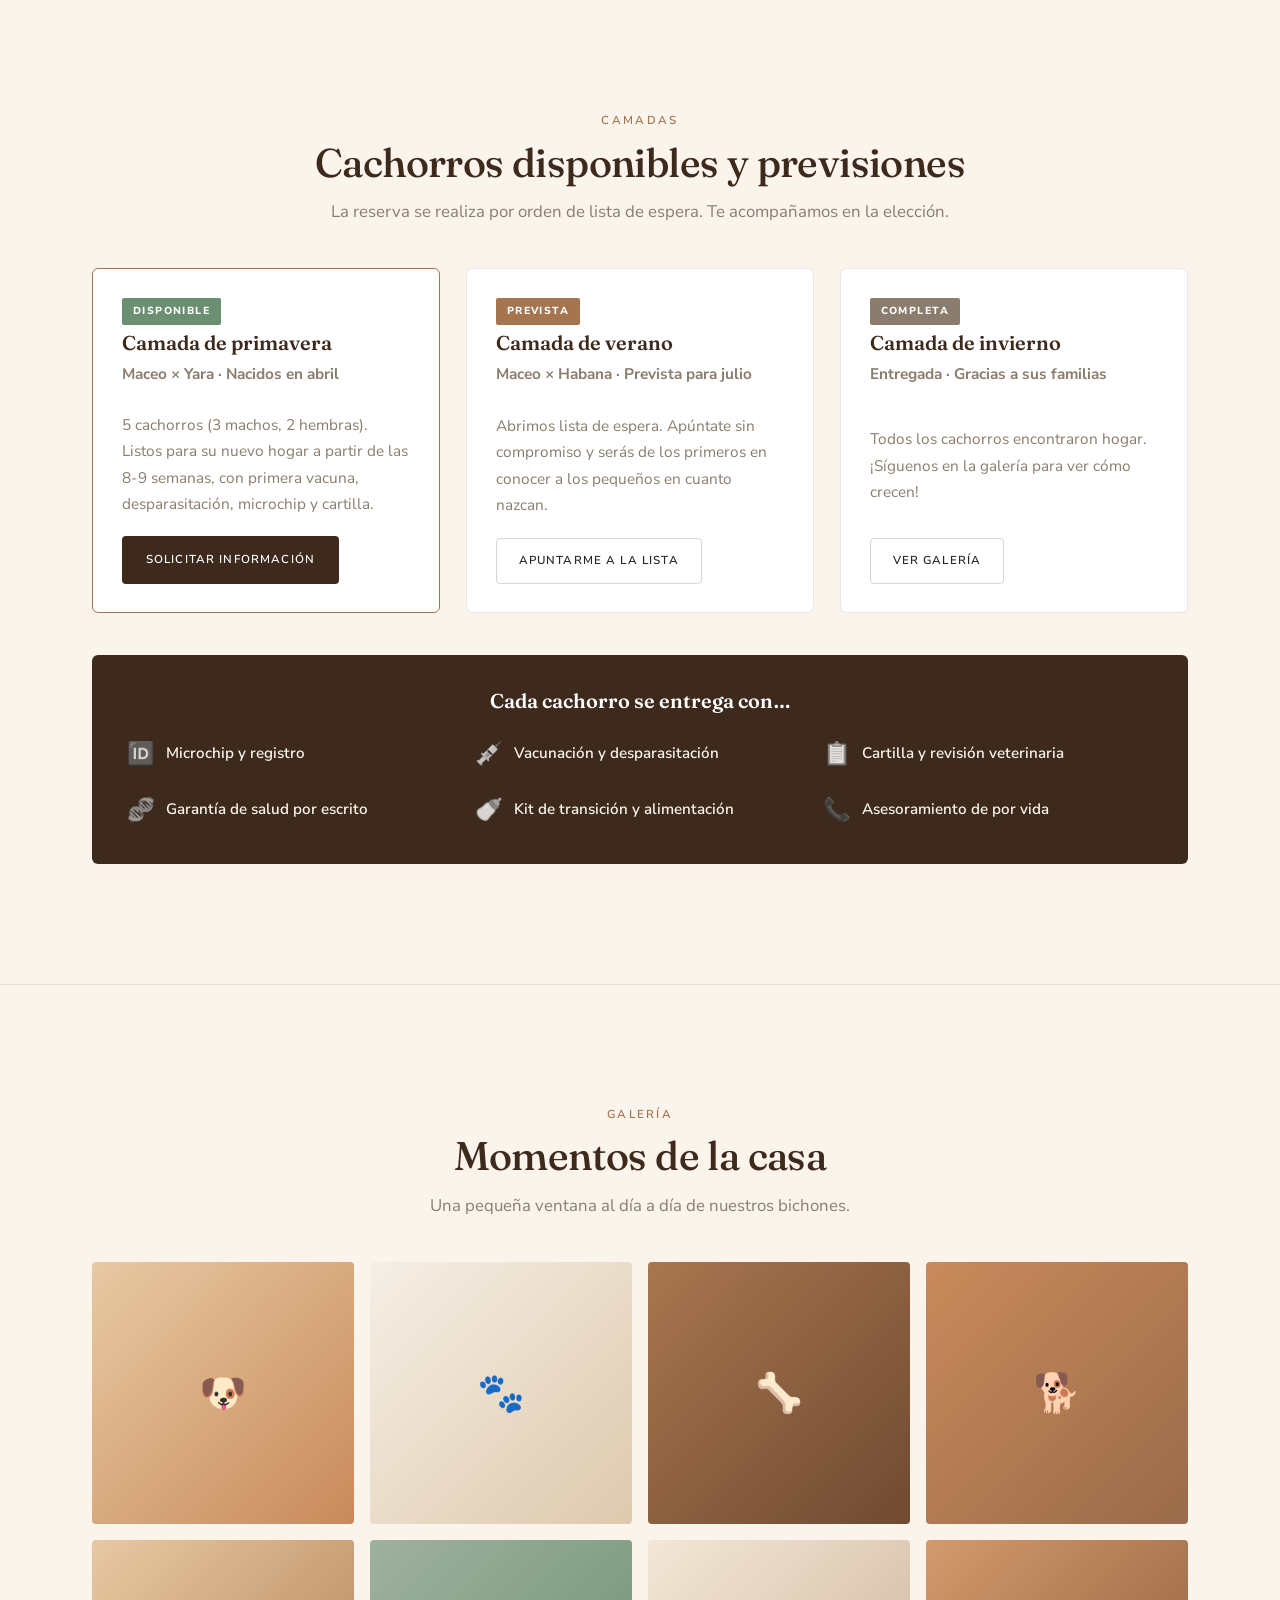
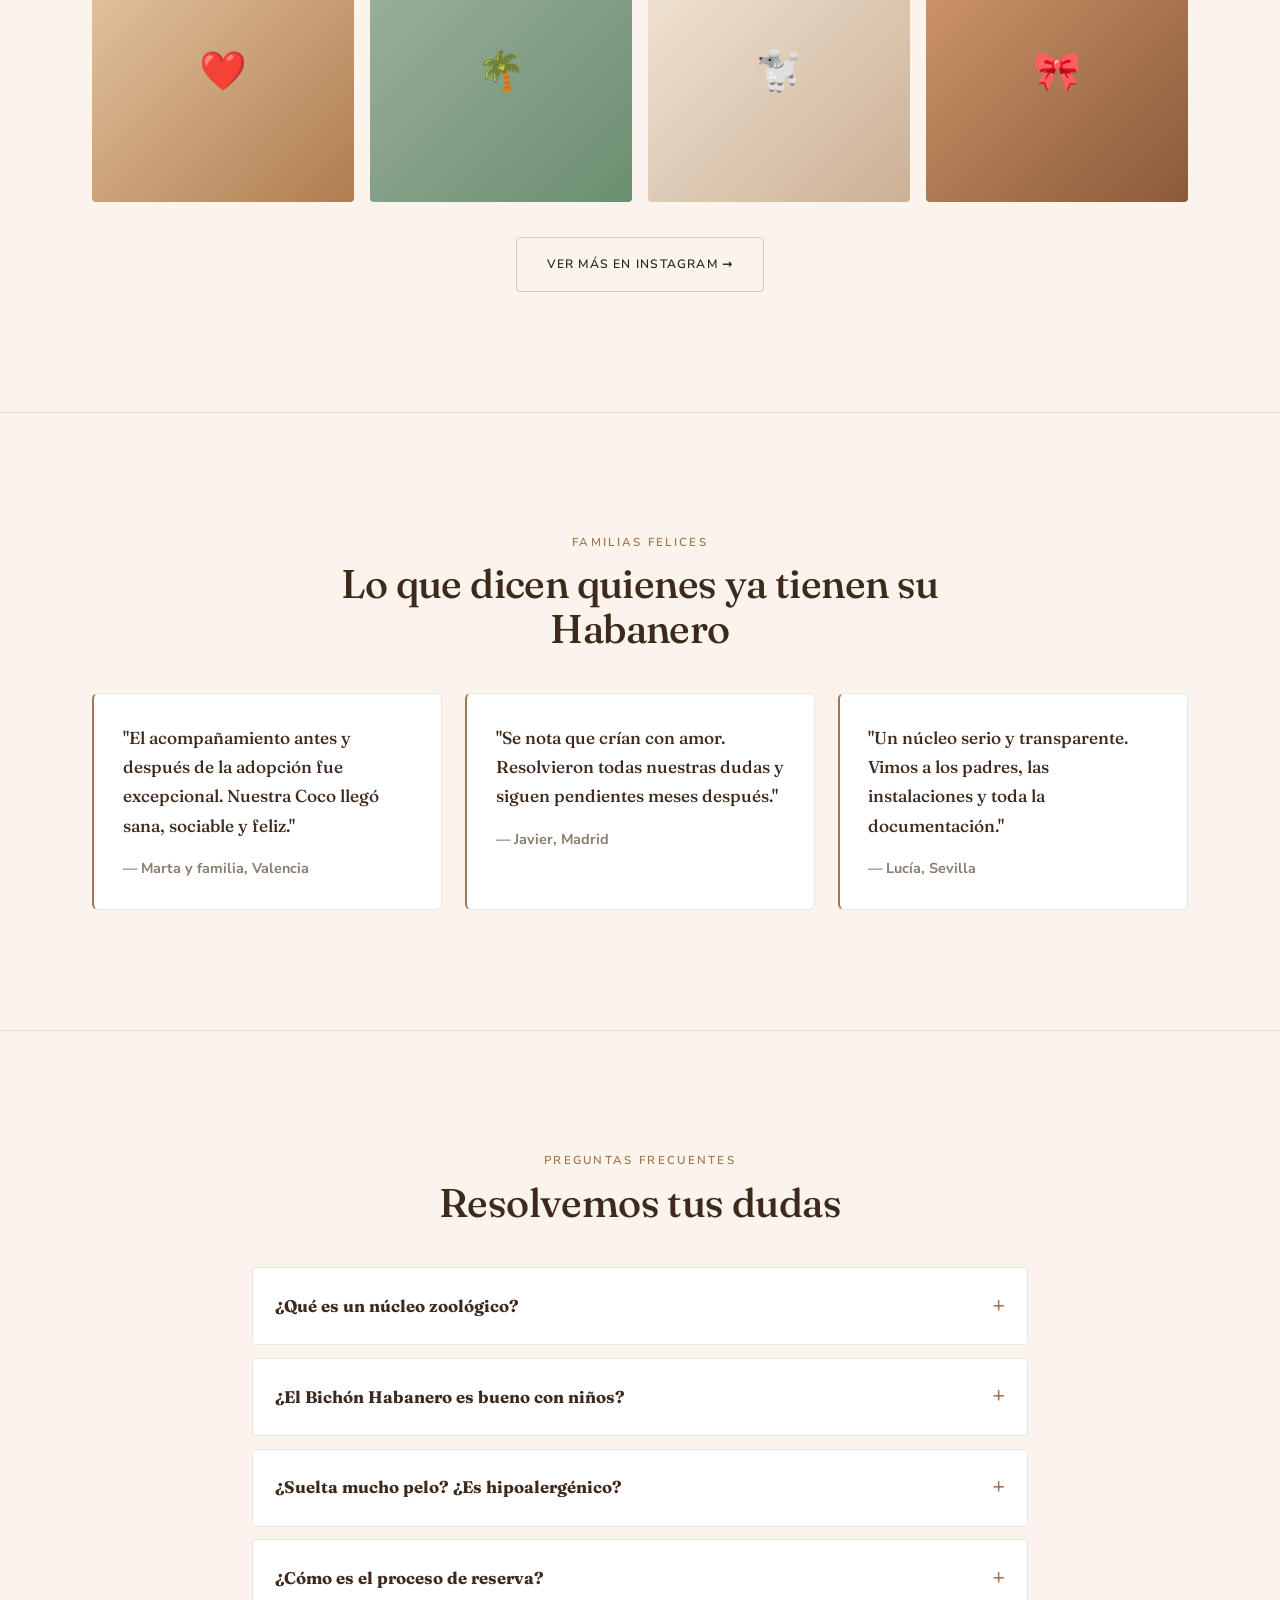
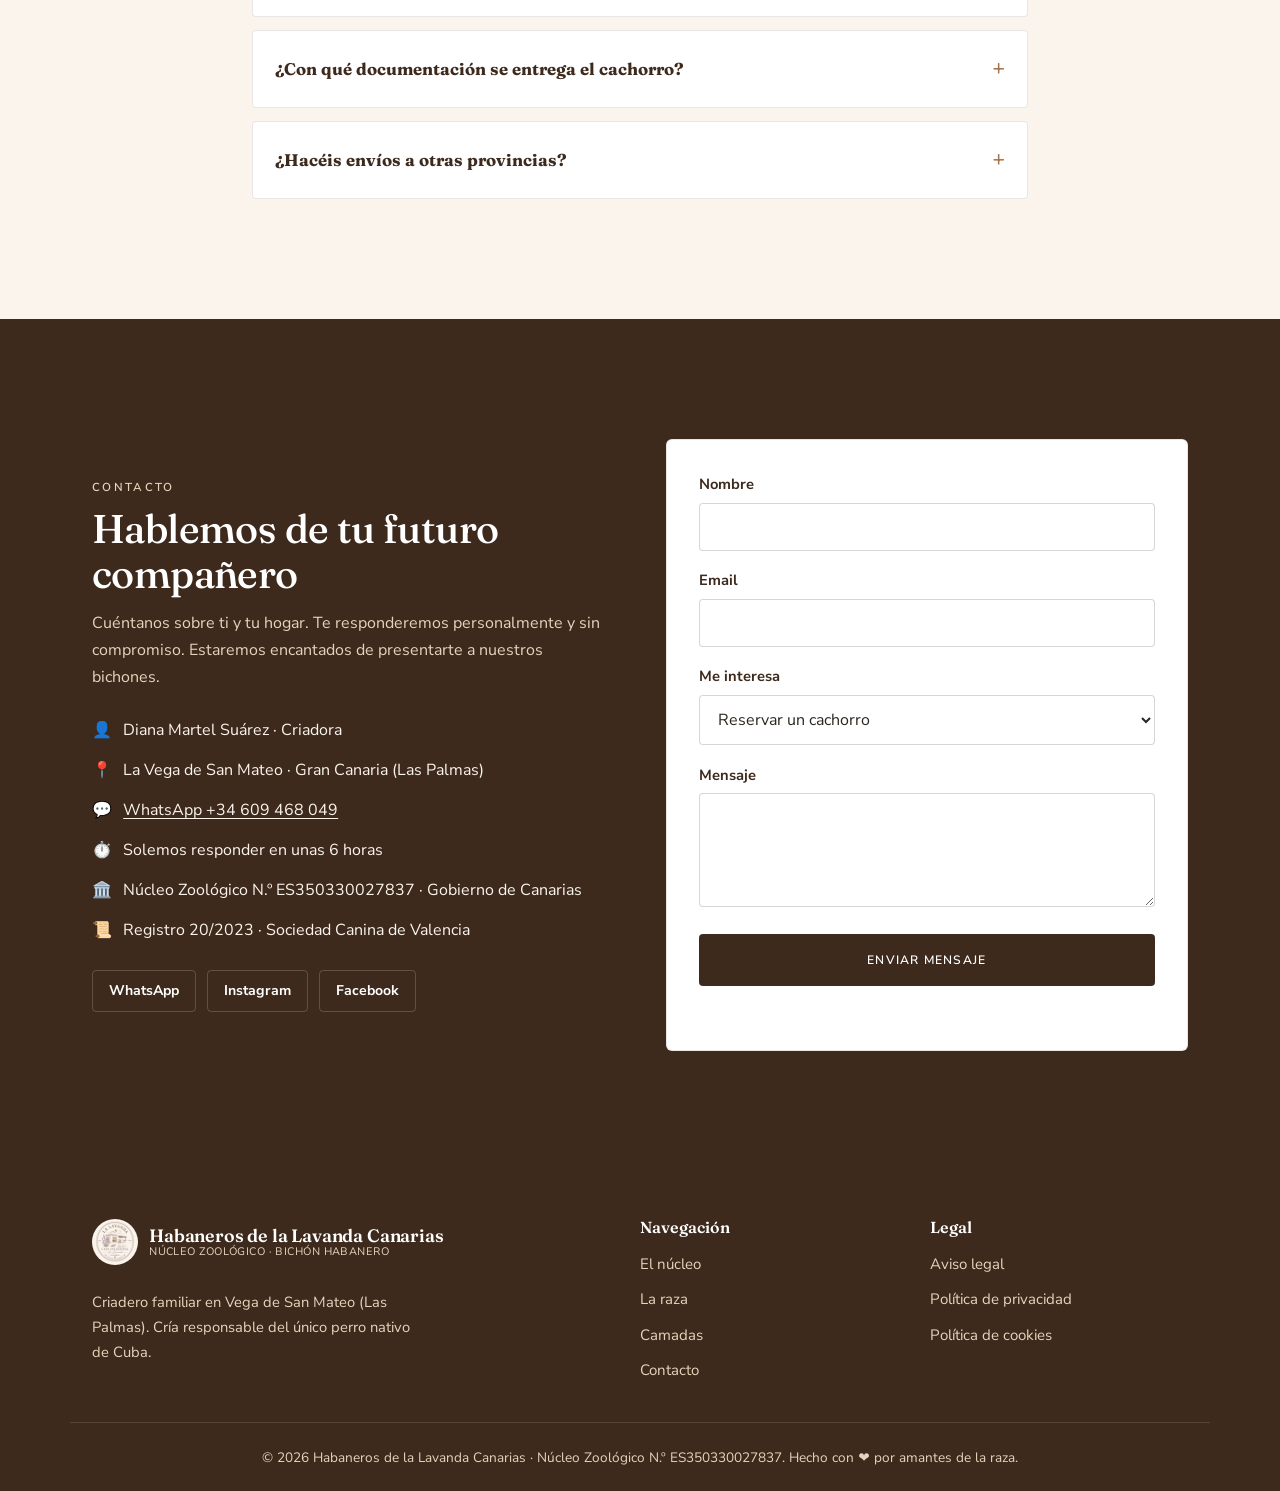
==== commit 61c71e95: "Añadir aviso de cookies y páginas legales (RGPD/LSSI) - Banner de cookies con preferencia en localSt" ====
--- a/index.html
+++ b/index.html
@@ -180,17 +180,24 @@
           <h2>La Lavanda, donde crecen nuestros cachorros</h2>
           <p>
             Nuestros bichones nacen y se crían en <strong>La Lavanda</strong>, una
-            casa rural en <strong>La Vega de San Mateo (Gran Canaria)</strong>,
-            rodeada de naturaleza y con vistas. Aquí los cachorros dan sus primeros
-            pasos al aire libre, en calma y en contacto con el campo: el mejor
-            comienzo para un perro equilibrado y bien sociabilizado.
+            finca de <strong>1.500 m² de árboles frutales</strong> en
+            <strong>La Vega de San Mateo (Gran Canaria)</strong>, entre sonidos del
+            campo y amaneceres con vistas a las montañas. Aquí los cachorros dan sus
+            primeros pasos al aire libre, en calma: el mejor comienzo para un perro
+            equilibrado y bien sociabilizado.
           </p>
           <p>
             Y si quieres conocer su entorno —o simplemente desconectar—, La Lavanda
-            es también una <strong>vivienda vacacional</strong> que puedes reservar.
-            Un rincón tranquilo para disfrutar de la isla y, de paso, de la mejor
-            compañía.
+            es también una <strong>casa de invitados</strong> que puedes reservar:
+            una vivienda independiente para hasta 5 viajeros, con amplia terraza,
+            mucha privacidad y rutas de senderismo que nacen cerca.
           </p>
+          <ul class="tags entorno-facts">
+            <li>1.500 m² de finca</li>
+            <li>5 viajeros · 2 dormitorios</li>
+            <li>Vistas a las montañas</li>
+            <li>Senderismo cerca</li>
+          </ul>
           <div class="hero-actions" style="margin-top:1.6rem">
             <a class="btn btn-primary" href="https://www.airbnb.es/rooms/770309540864551756" target="_blank" rel="noopener">Ver la casa en Airbnb</a>
             <a class="btn btn-ghost" href="https://www.instagram.com/habaneros__la_lavanda_canarias" target="_blank" rel="noopener">El entorno en Instagram</a>
@@ -441,9 +448,9 @@
       <div>
         <h4>Legal</h4>
         <ul>
-          <li><a href="#">Aviso legal</a></li>
-          <li><a href="#">Privacidad</a></li>
-          <li><a href="#">Contrato de compraventa</a></li>
+          <li><a href="aviso-legal.html">Aviso legal</a></li>
+          <li><a href="privacidad.html">Política de privacidad</a></li>
+          <li><a href="cookies.html">Política de cookies</a></li>
         </ul>
       </div>
     </div>
@@ -460,6 +467,15 @@
 
   <button class="to-top" id="toTop" aria-label="Volver arriba">↑</button>
 
+  <!-- Aviso de cookies -->
+  <div class="cookie-banner" id="cookieBanner" role="dialog" aria-live="polite" aria-label="Aviso de cookies" hidden>
+    <p>Usamos almacenamiento local solo para recordar tu preferencia y la tipografía de Google Fonts. <strong>No utilizamos cookies de seguimiento ni publicidad.</strong> Más detalles en la <a href="cookies.html">Política de Cookies</a>.</p>
+    <div class="cookie-actions">
+      <button class="btn btn-ghost btn-sm" id="cookieReject" type="button">Rechazar</button>
+      <button class="btn btn-primary btn-sm" id="cookieAccept" type="button">Aceptar</button>
+    </div>
+  </div>
+
   <!-- Lightbox -->
   <div class="lightbox" id="lightbox" aria-hidden="true">
     <button class="lb-close" id="lbClose" aria-label="Cerrar">✕</button>
@@ -467,5 +483,6 @@
   </div>
 
   <script src="js/script.js"></script>
+  <script src="js/cookies.js"></script>
 </body>
 </html>
--- a/css/styles.css
+++ b/css/styles.css
@@ -546,3 +546,40 @@
 /* Logo como imagen de la sección "El núcleo" */
 .media-logo { background: var(--cream); display: grid; place-items: center; padding: 2rem; }
 .media-logo img { width: min(78%, 280px); height: auto; }
+
+/* ===========================================================
+   Aviso de cookies + páginas legales
+   =========================================================== */
+.cookie-banner {
+  position: fixed; left: 50%; bottom: 18px; transform: translateX(-50%) translateY(20px);
+  width: min(700px, calc(100% - 36px)); background: var(--white); border: 1px solid var(--line-strong);
+  border-radius: var(--radius); padding: 1.1rem 1.3rem; box-shadow: var(--shadow); z-index: 300;
+  display: flex; align-items: center; gap: 1.2rem; opacity: 0; pointer-events: none;
+  transition: opacity .3s ease, transform .3s ease;
+}
+.cookie-banner.show { opacity: 1; transform: translateX(-50%) translateY(0); pointer-events: auto; }
+.cookie-banner p { font-size: .85rem; color: var(--muted); margin: 0; line-height: 1.6; }
+.cookie-banner a { color: var(--accent); text-decoration: underline; }
+.cookie-actions { display: flex; gap: .5rem; flex-shrink: 0; }
+@media (max-width: 620px) {
+  .cookie-banner { flex-direction: column; align-items: stretch; text-align: center; bottom: 12px; }
+  .cookie-actions { justify-content: center; }
+}
+
+/* Páginas legales */
+.legal-header .container { display: flex; align-items: center; justify-content: space-between; gap: 1rem; height: 72px; }
+.legal-main { padding: clamp(2.5rem, 6vw, 4.5rem) 0; }
+.legal-main h1 { margin-bottom: .3rem; }
+.legal-main .updated { color: var(--muted); font-size: .85rem; margin-bottom: 2.4rem; }
+.legal-main h2 { font-size: 1.35rem; margin: 2.4rem 0 .8rem; }
+.legal-main p { color: var(--ink); margin-bottom: .8rem; }
+.legal-main ul { padding-left: 1.2rem; margin: .6rem 0 1rem; display: grid; gap: .45rem; }
+.legal-main li { color: var(--ink); }
+.legal-main a { color: var(--accent); text-decoration: underline; }
+.legal-note {
+  background: var(--cream-2); border: 1px solid var(--line); border-radius: var(--radius-sm);
+  padding: 1rem 1.2rem; font-size: .88rem; color: var(--muted); margin: 1.2rem 0;
+}
+
+/* Datos de la finca en la sección El entorno */
+.entorno-facts { margin-top: 1.4rem; }
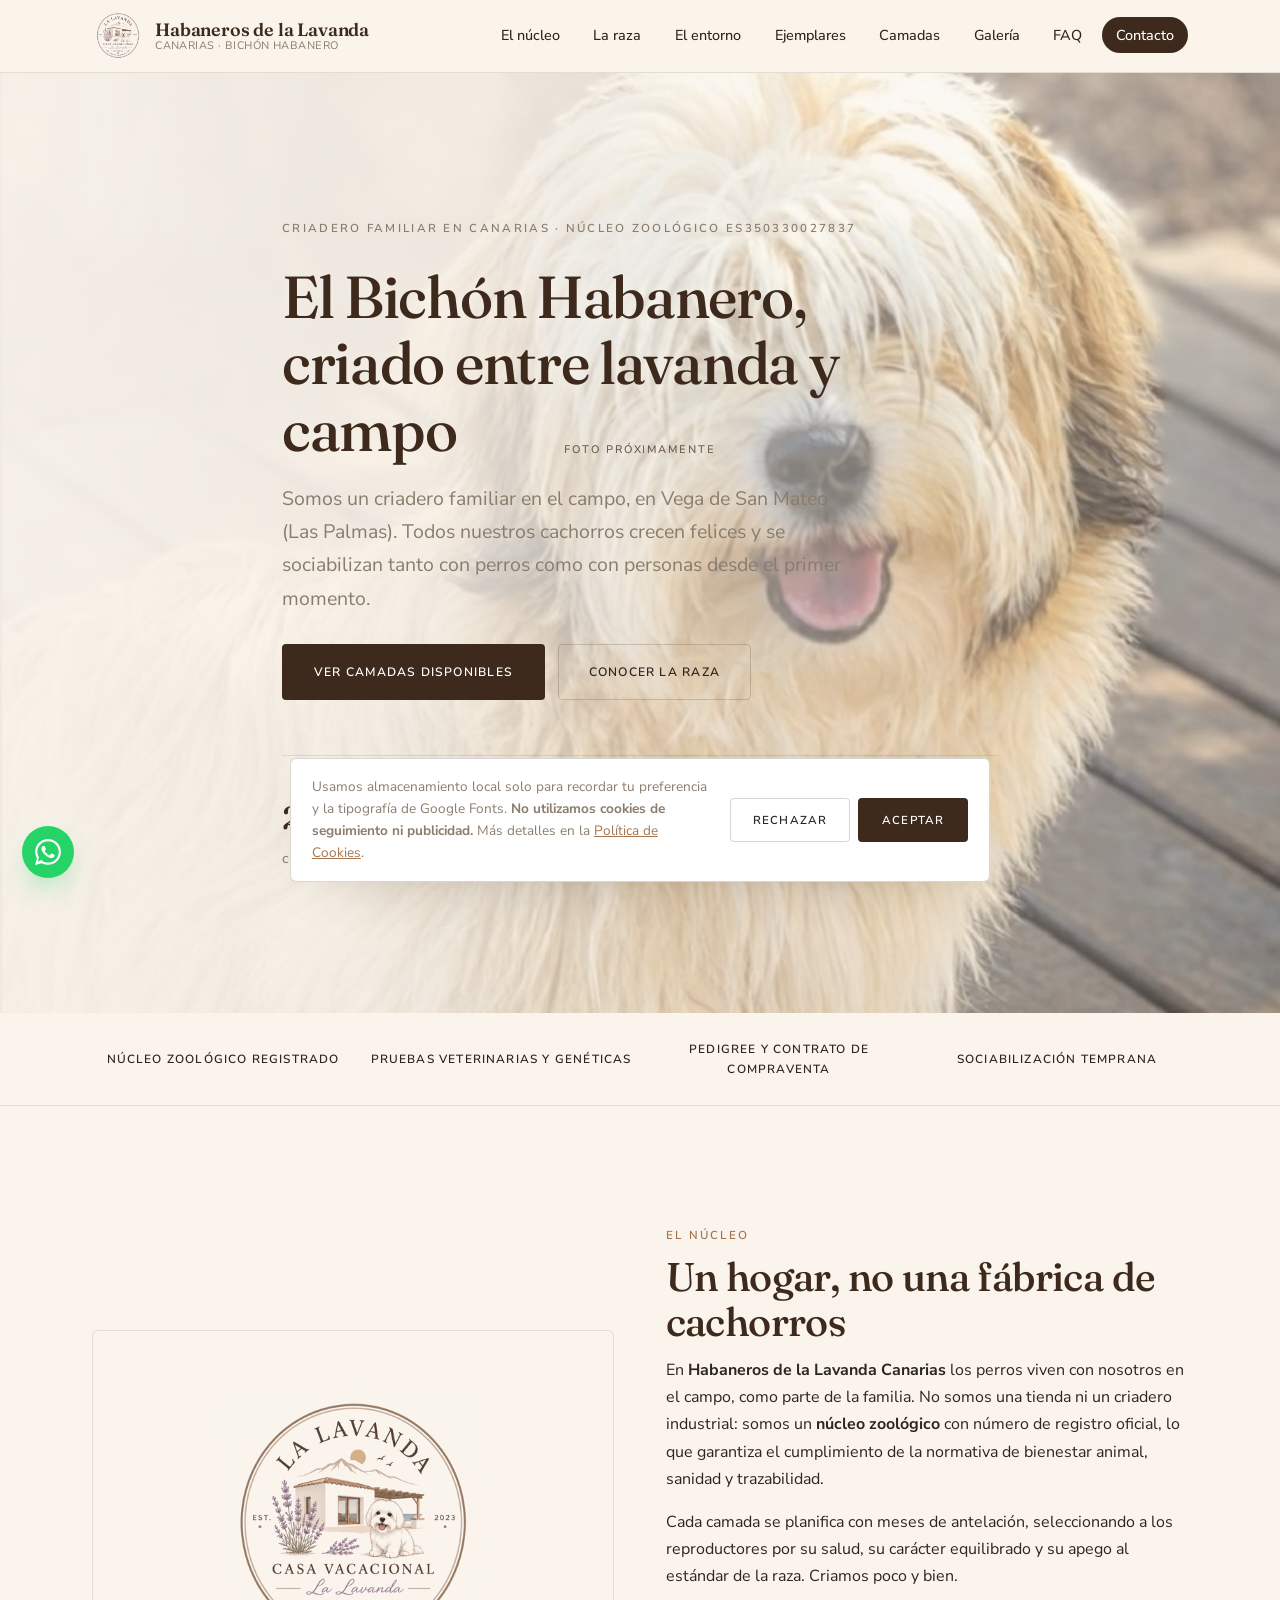
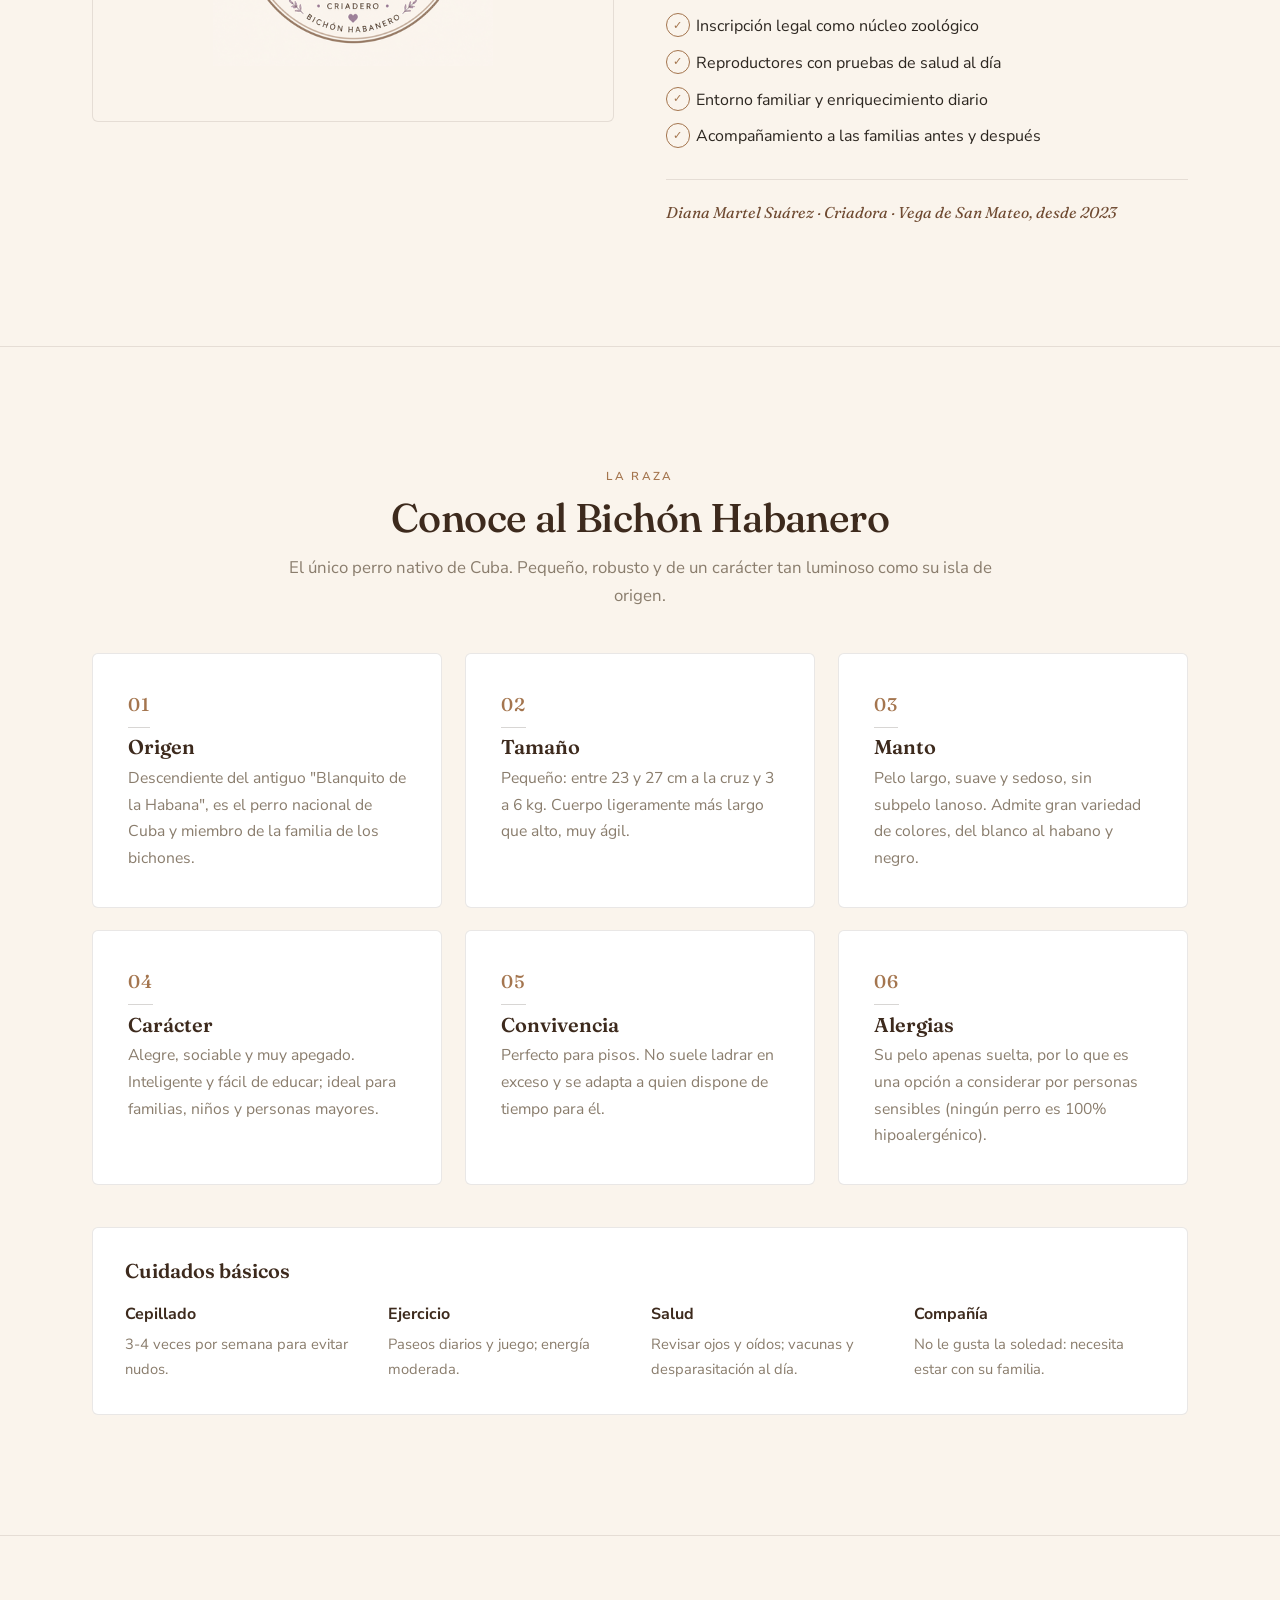
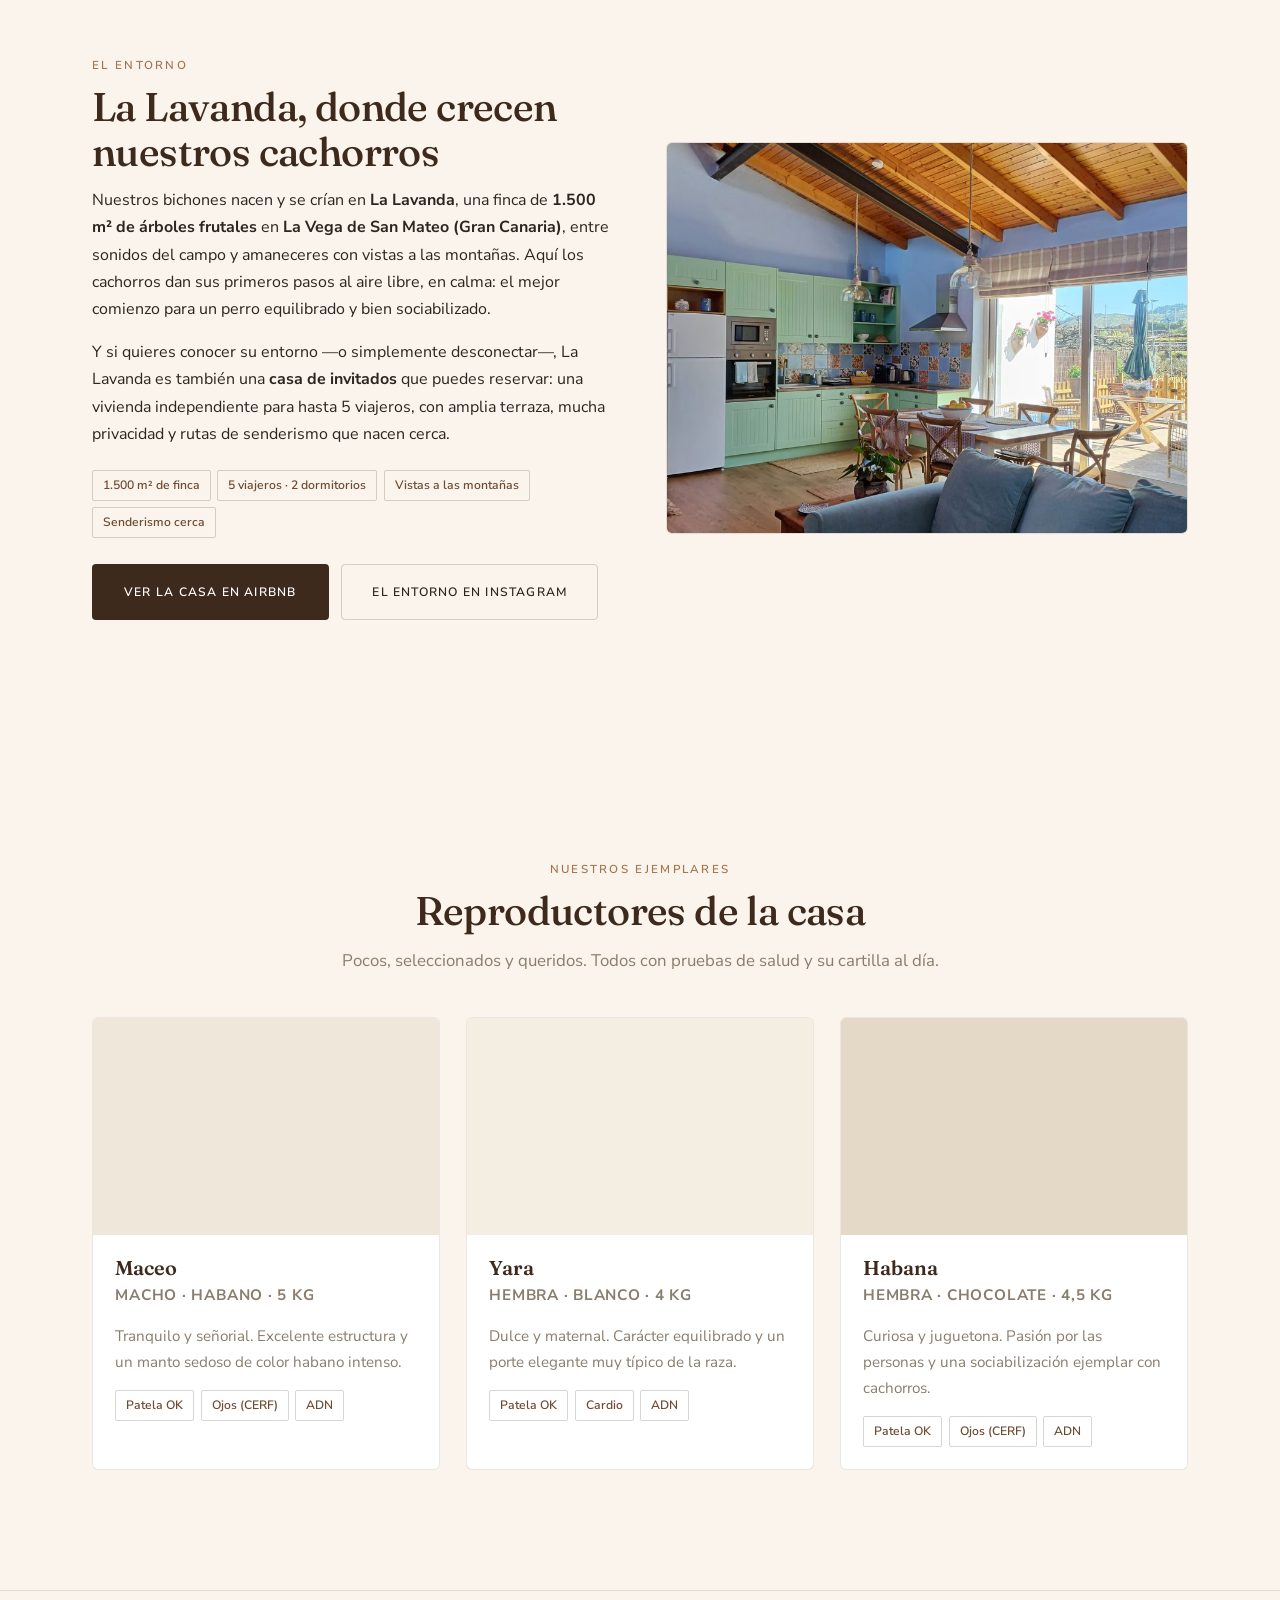
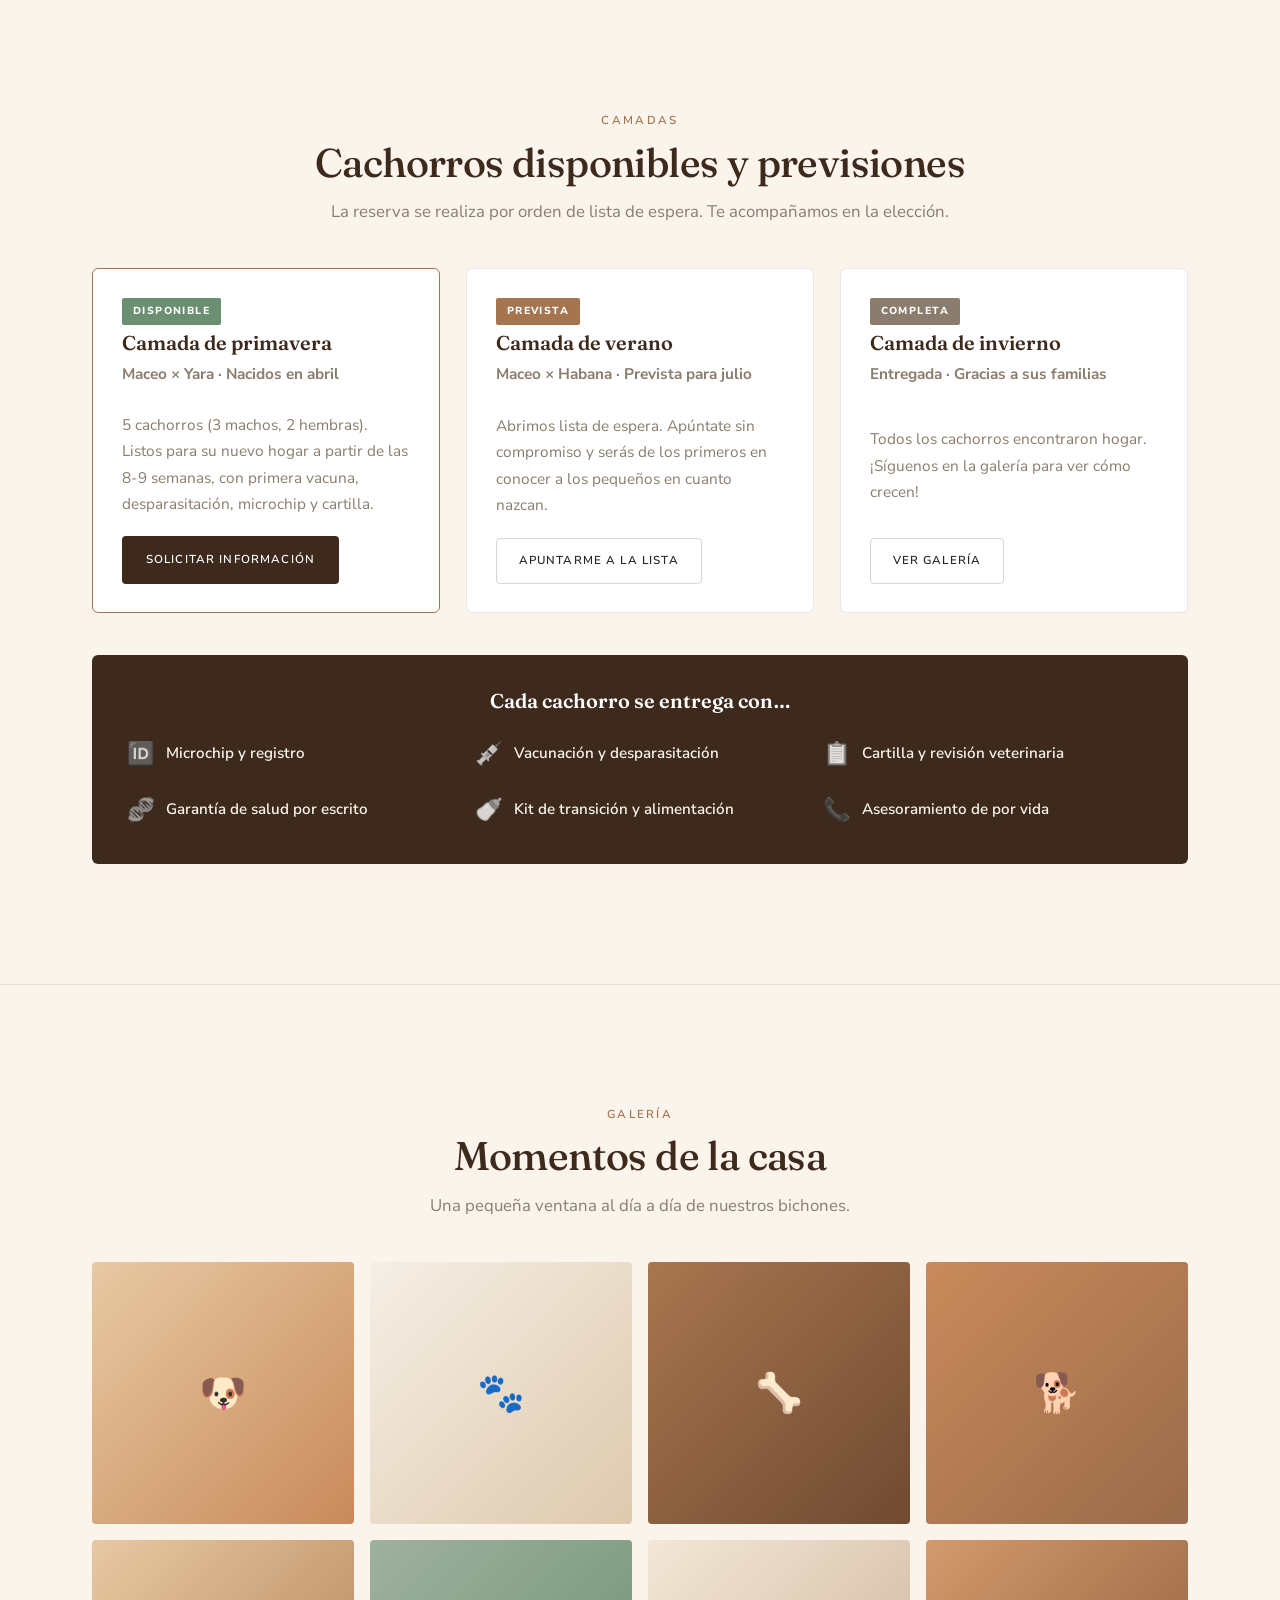
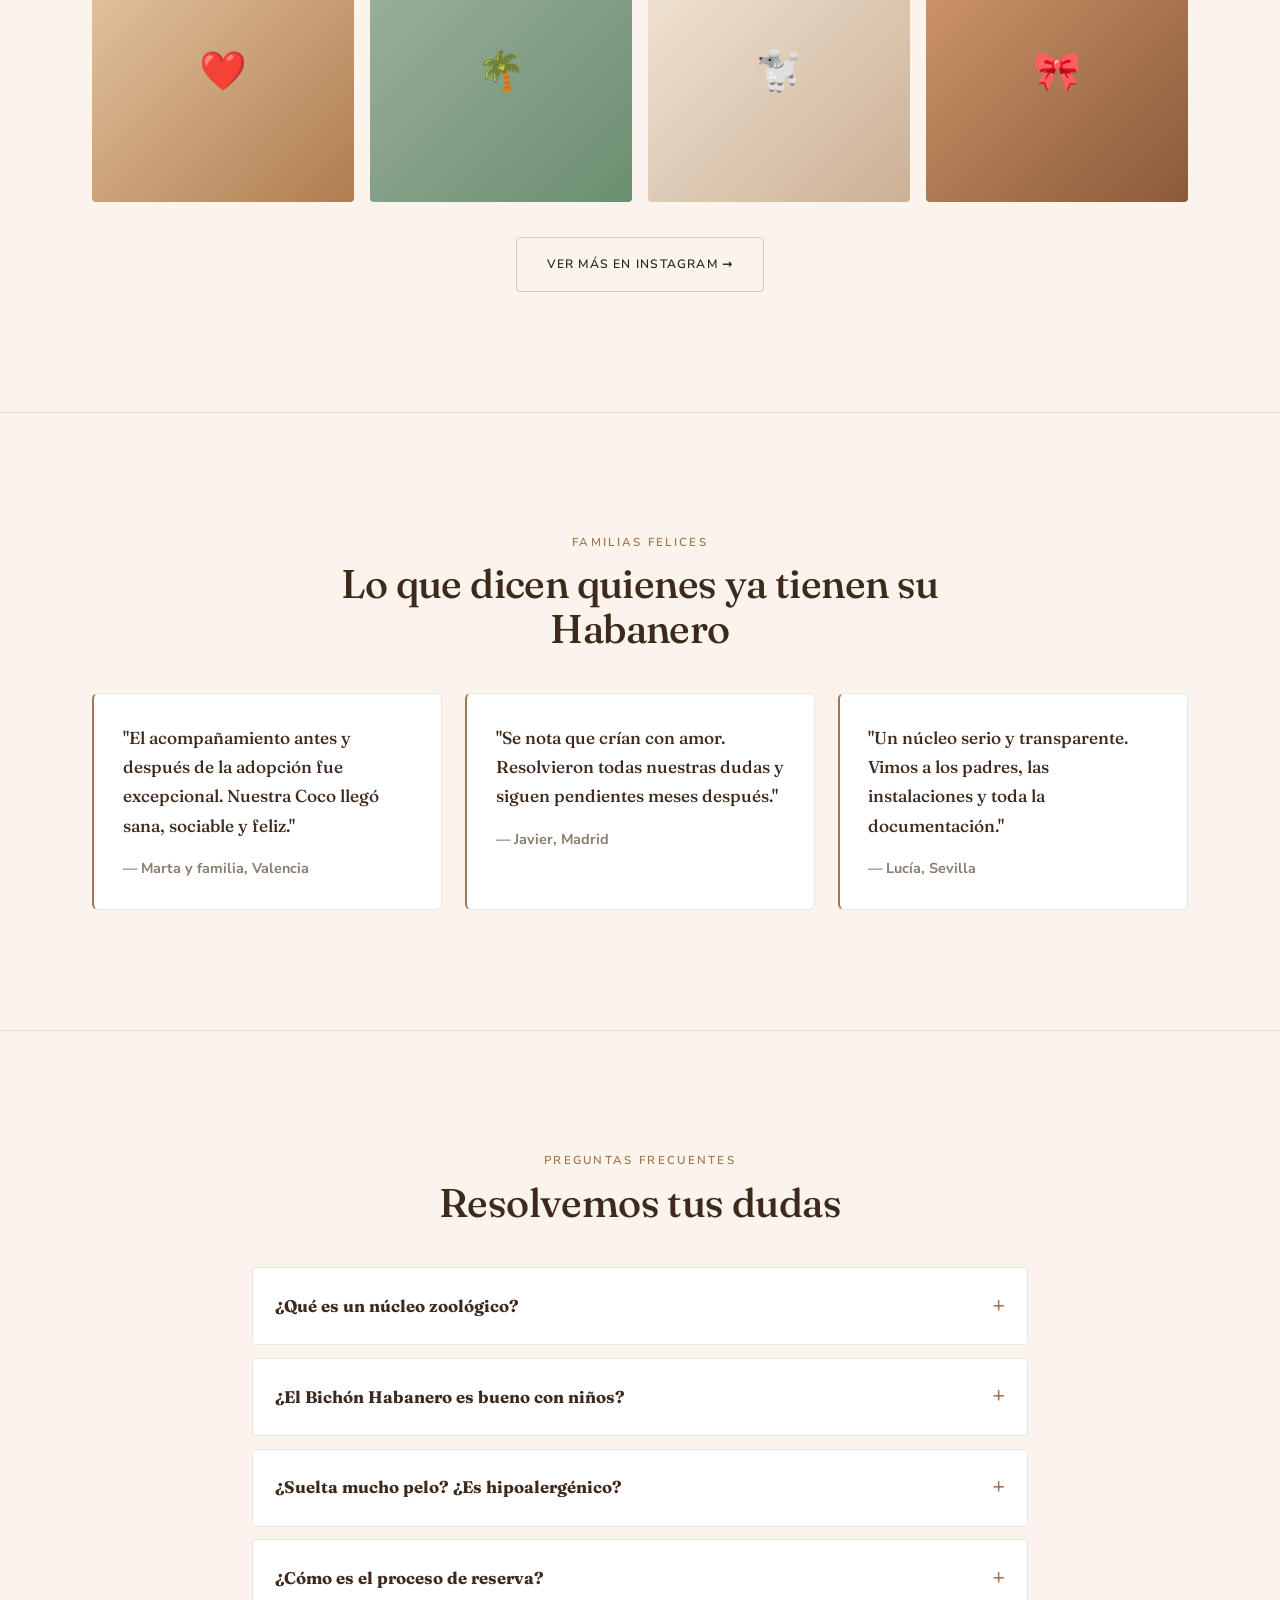
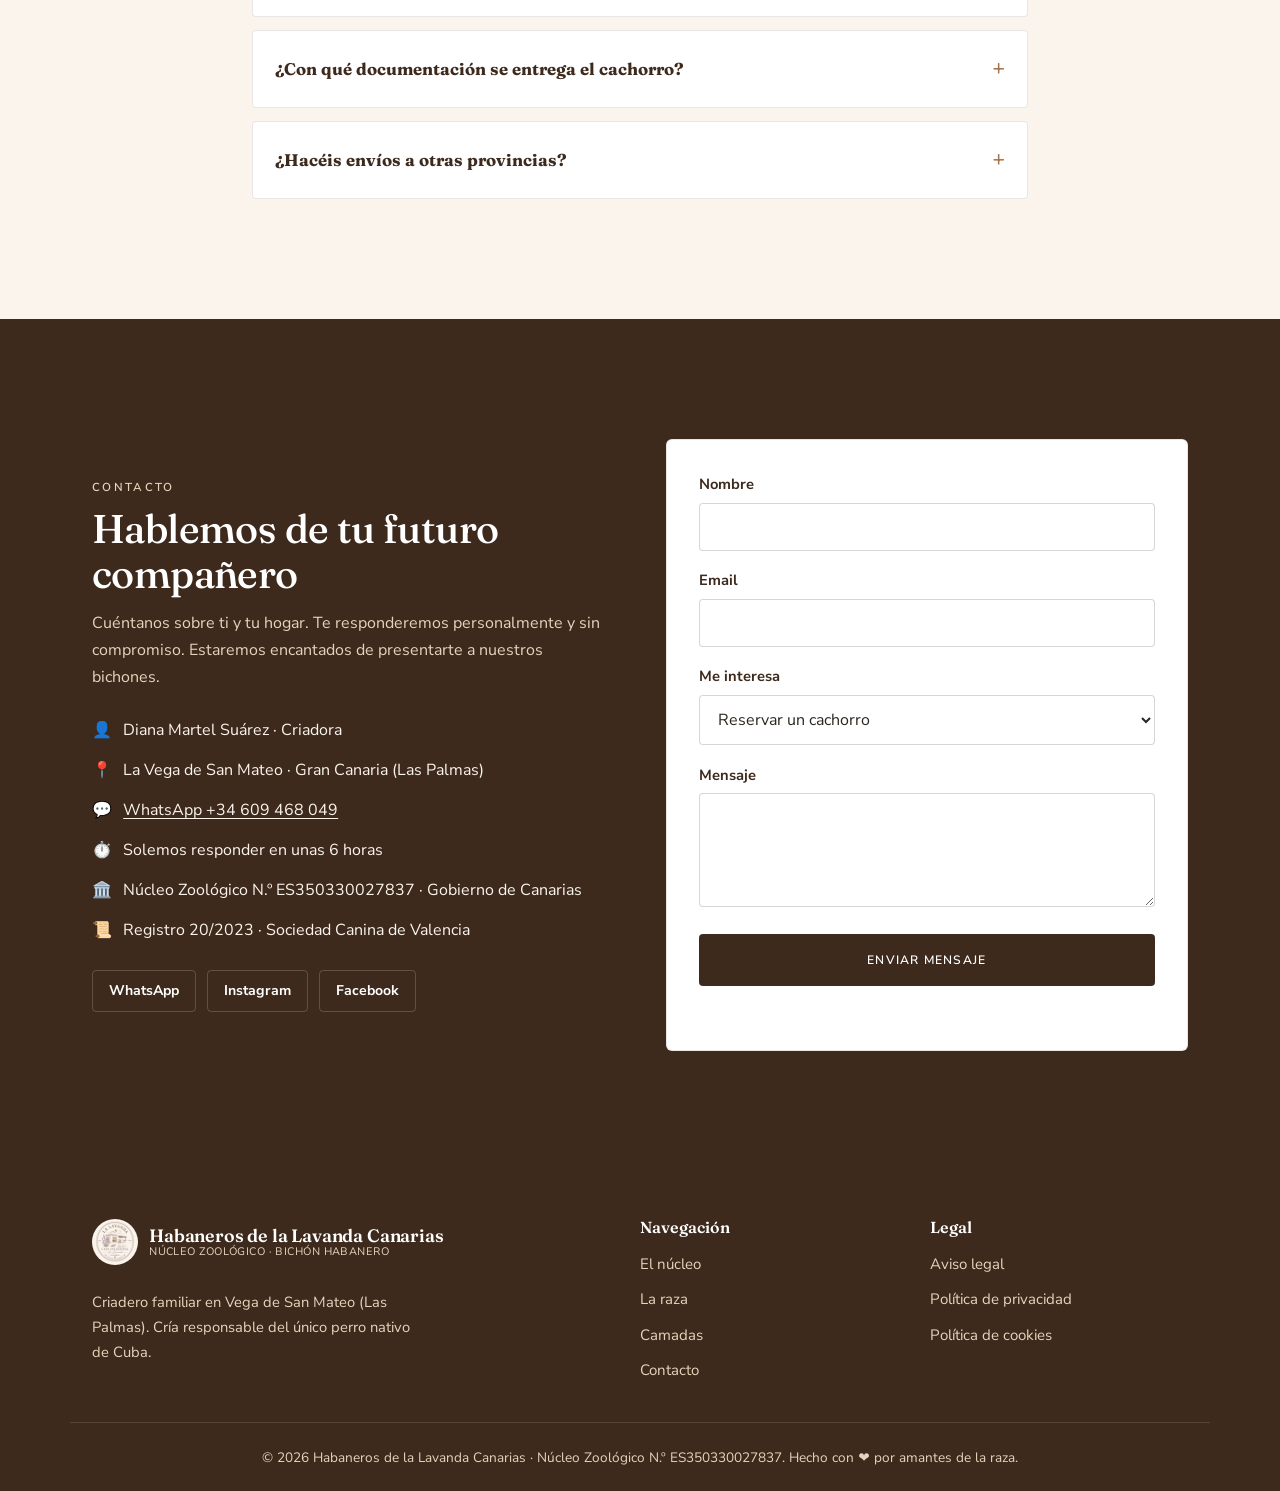
==== commit cdb7ddba: "Restaurar perro en el hero y poner el interior en El entorno - hero.jpg vuelve a ser la foto del Bic" ====
--- a/index.html
+++ b/index.html
@@ -204,7 +204,7 @@
           </div>
         </div>
         <div class="media-card">
-          <div class="illus illus-lavanda" aria-hidden="true"></div>
+          <img src="assets/lavanda.jpg" alt="Interior de la casa vacacional La Lavanda, en Gran Canaria" />
         </div>
       </div>
     </section>
--- a/css/styles.css
+++ b/css/styles.css
@@ -583,3 +583,35 @@
 
 /* Datos de la finca en la sección El entorno */
 .entorno-facts { margin-top: 1.4rem; }
+
+/* ===========================================================
+   Foto de fondo del hero (Bichón Habanero)
+   Velo degradado para mantener el texto legible.
+   =========================================================== */
+.hero-bg {
+  background-image:
+    linear-gradient(100deg,
+      rgba(250,244,236,0.97) 0%,
+      rgba(250,244,236,0.92) 34%,
+      rgba(250,244,236,0.55) 58%,
+      rgba(250,244,236,0.20) 100%),
+    url("../assets/hero.jpg");
+  background-size: cover, cover;
+  background-position: center, right center;
+  background-repeat: no-repeat, no-repeat;
+  animation: none;
+}
+@media (max-width: 820px) {
+  .hero-bg {
+    background-image:
+      linear-gradient(180deg, rgba(250,244,236,0.93) 0%, rgba(250,244,236,0.86) 55%, rgba(250,244,236,0.78) 100%),
+      url("../assets/hero.jpg");
+    background-position: center, center top;
+  }
+}
+
+/* Halo sutil para legibilidad del texto del hero sobre la foto */
+.hero h1, .hero .lead, .hero .eyebrow { text-shadow: 0 1px 16px rgba(250, 244, 236, .75); }
+
+/* Foto del interior en la sección El entorno */
+#entorno .media-card img { width: 100%; height: 100%; object-fit: cover; display: block; }
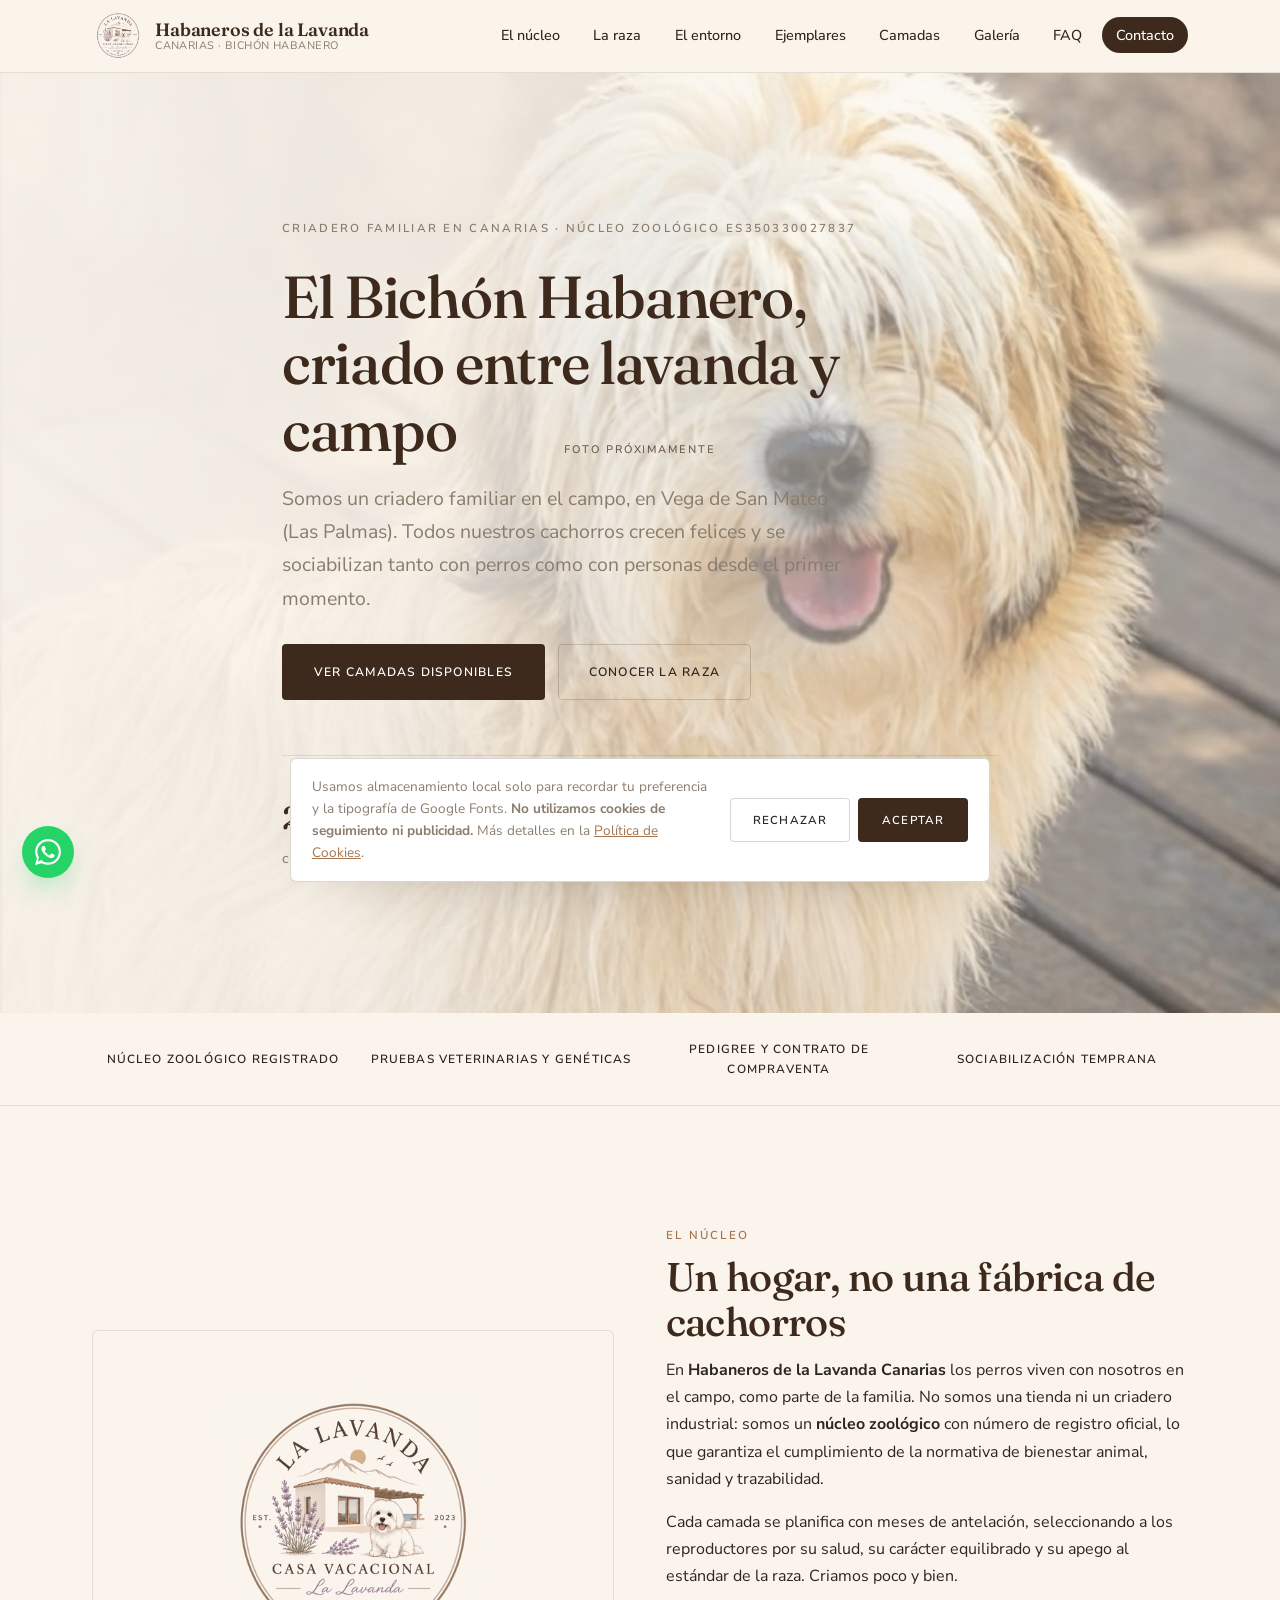
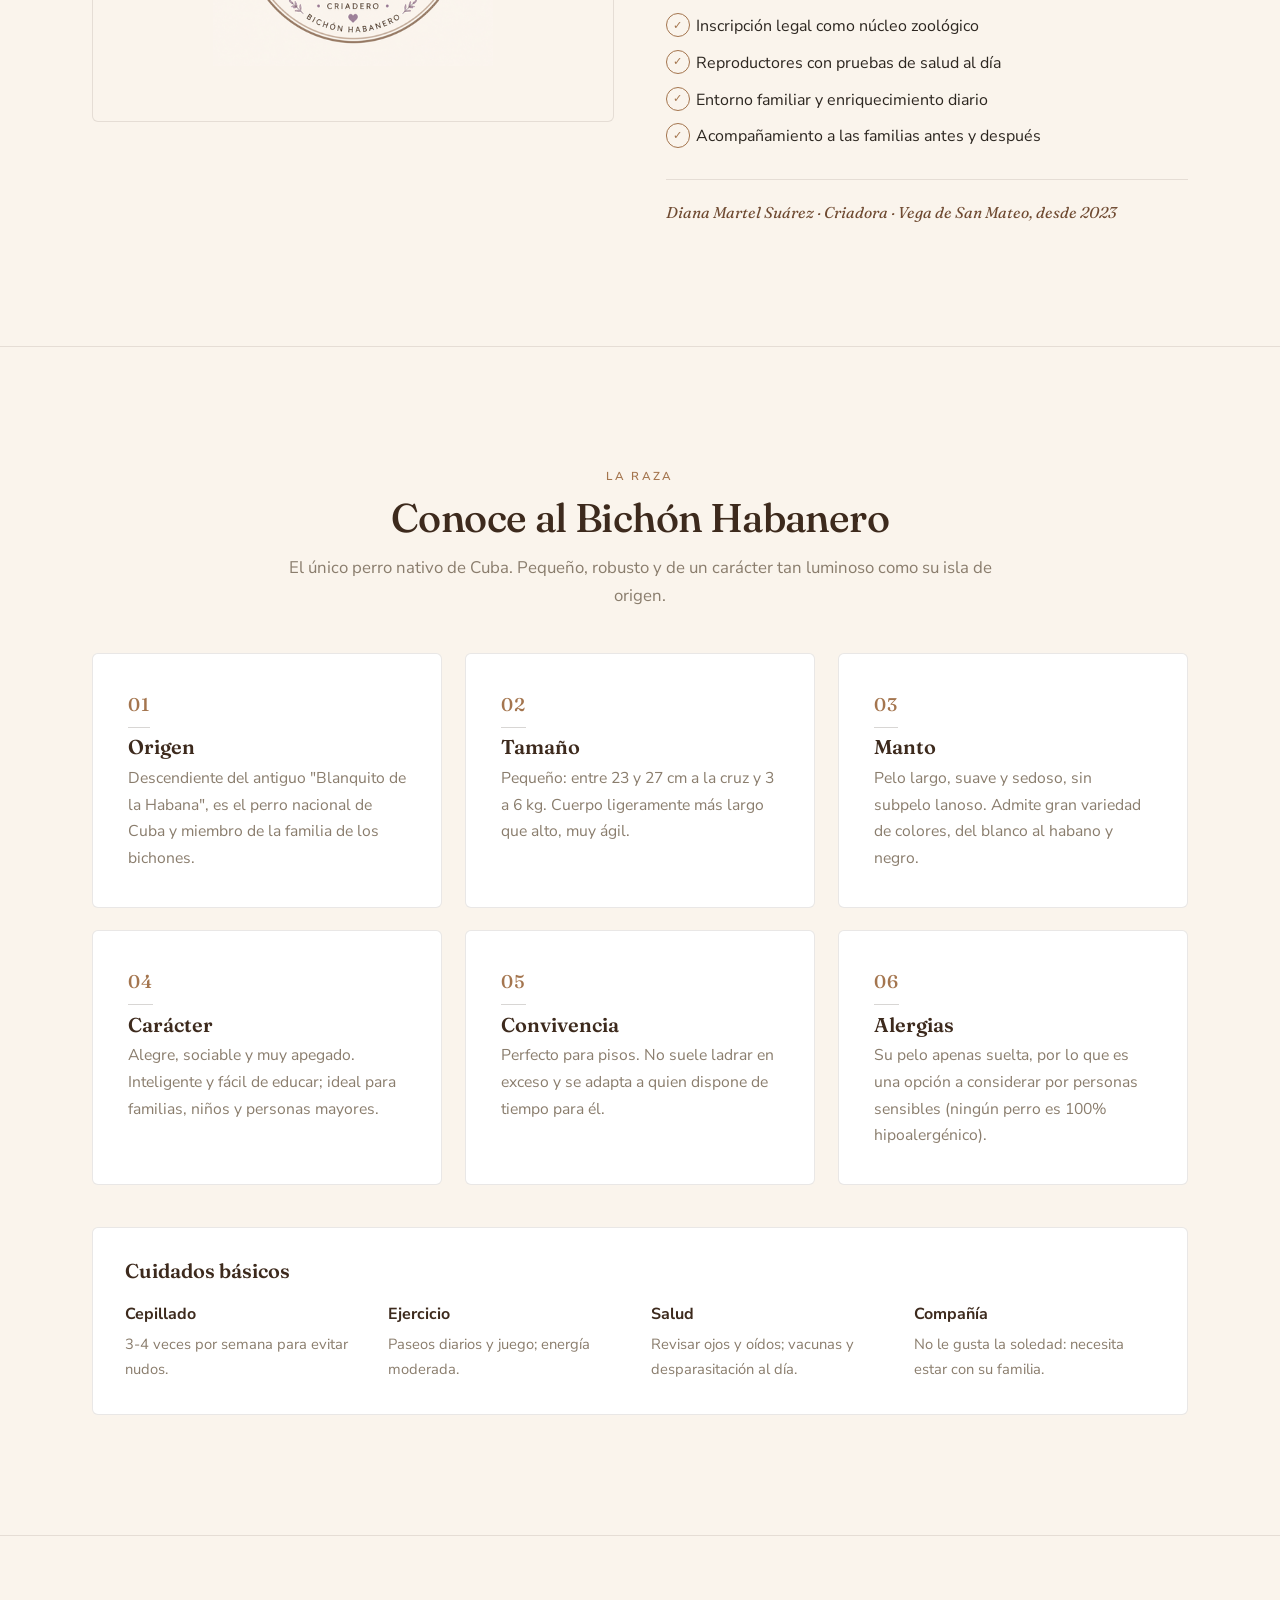
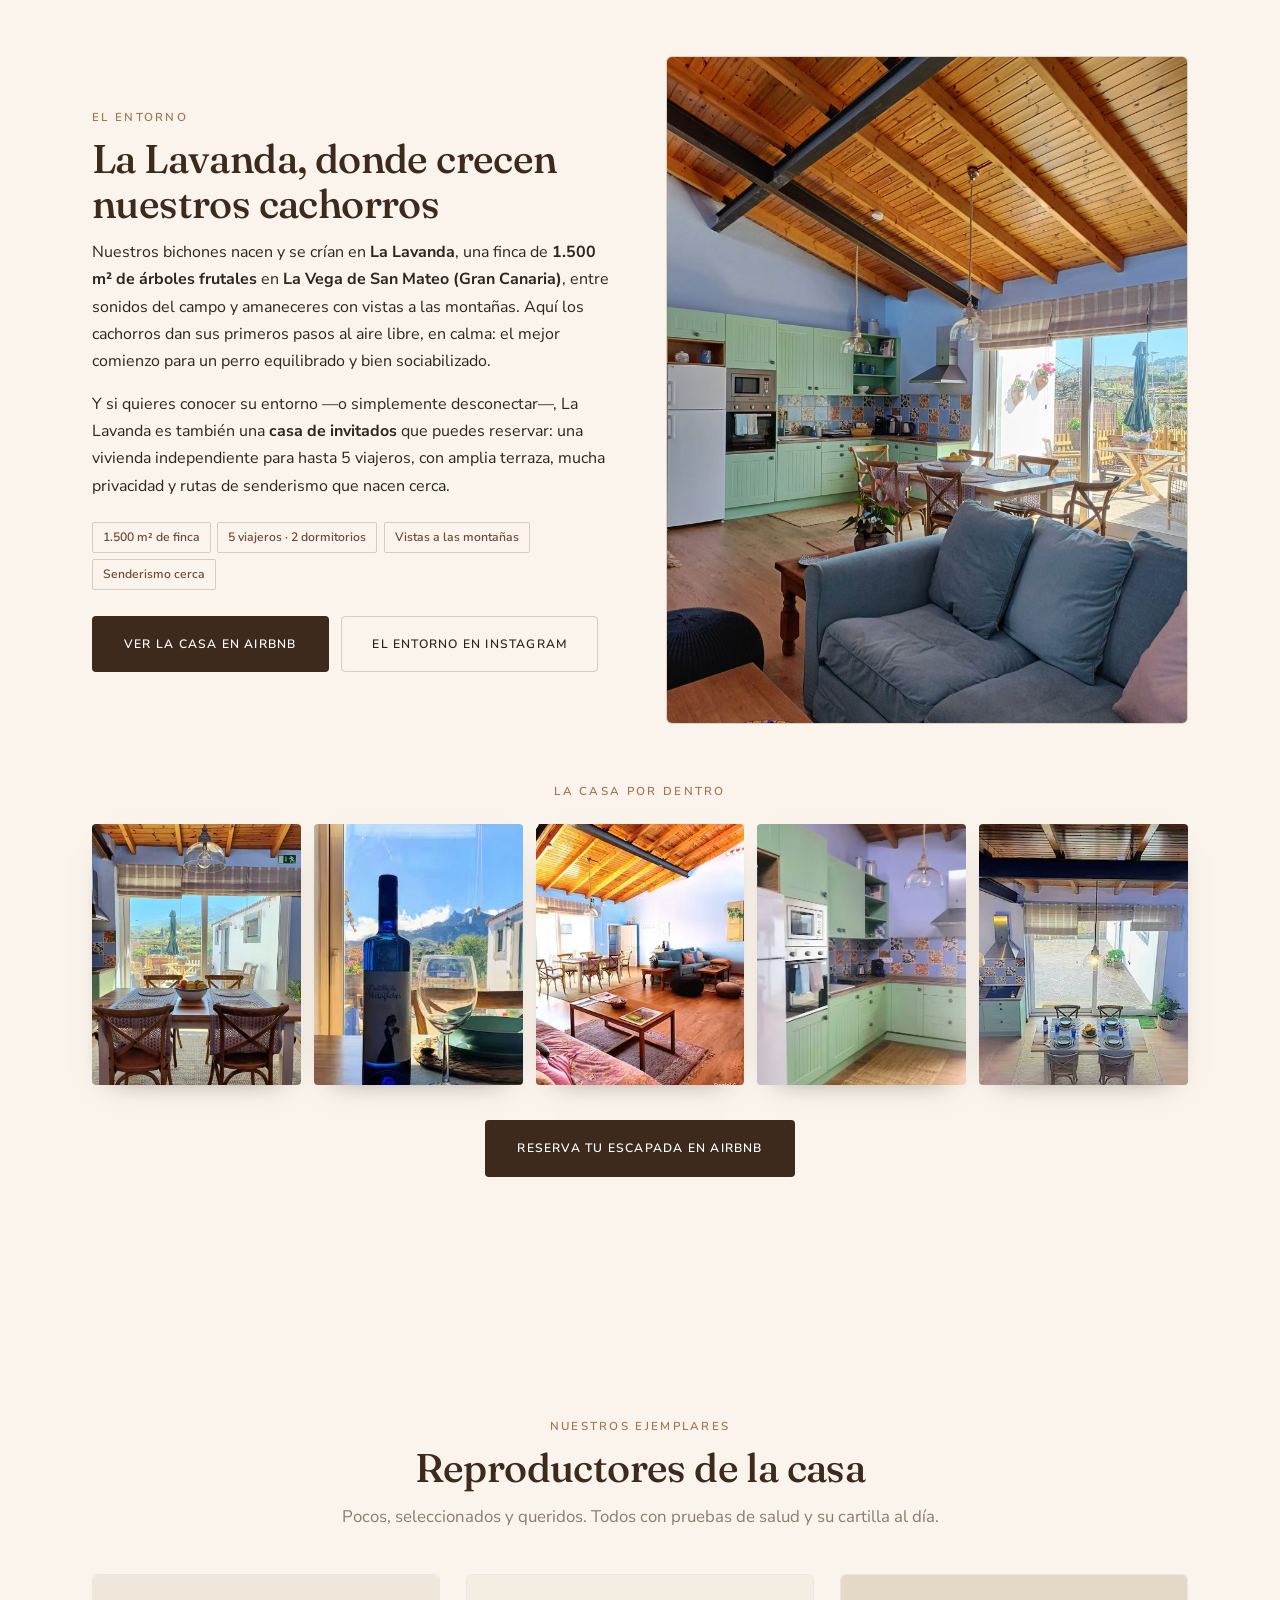
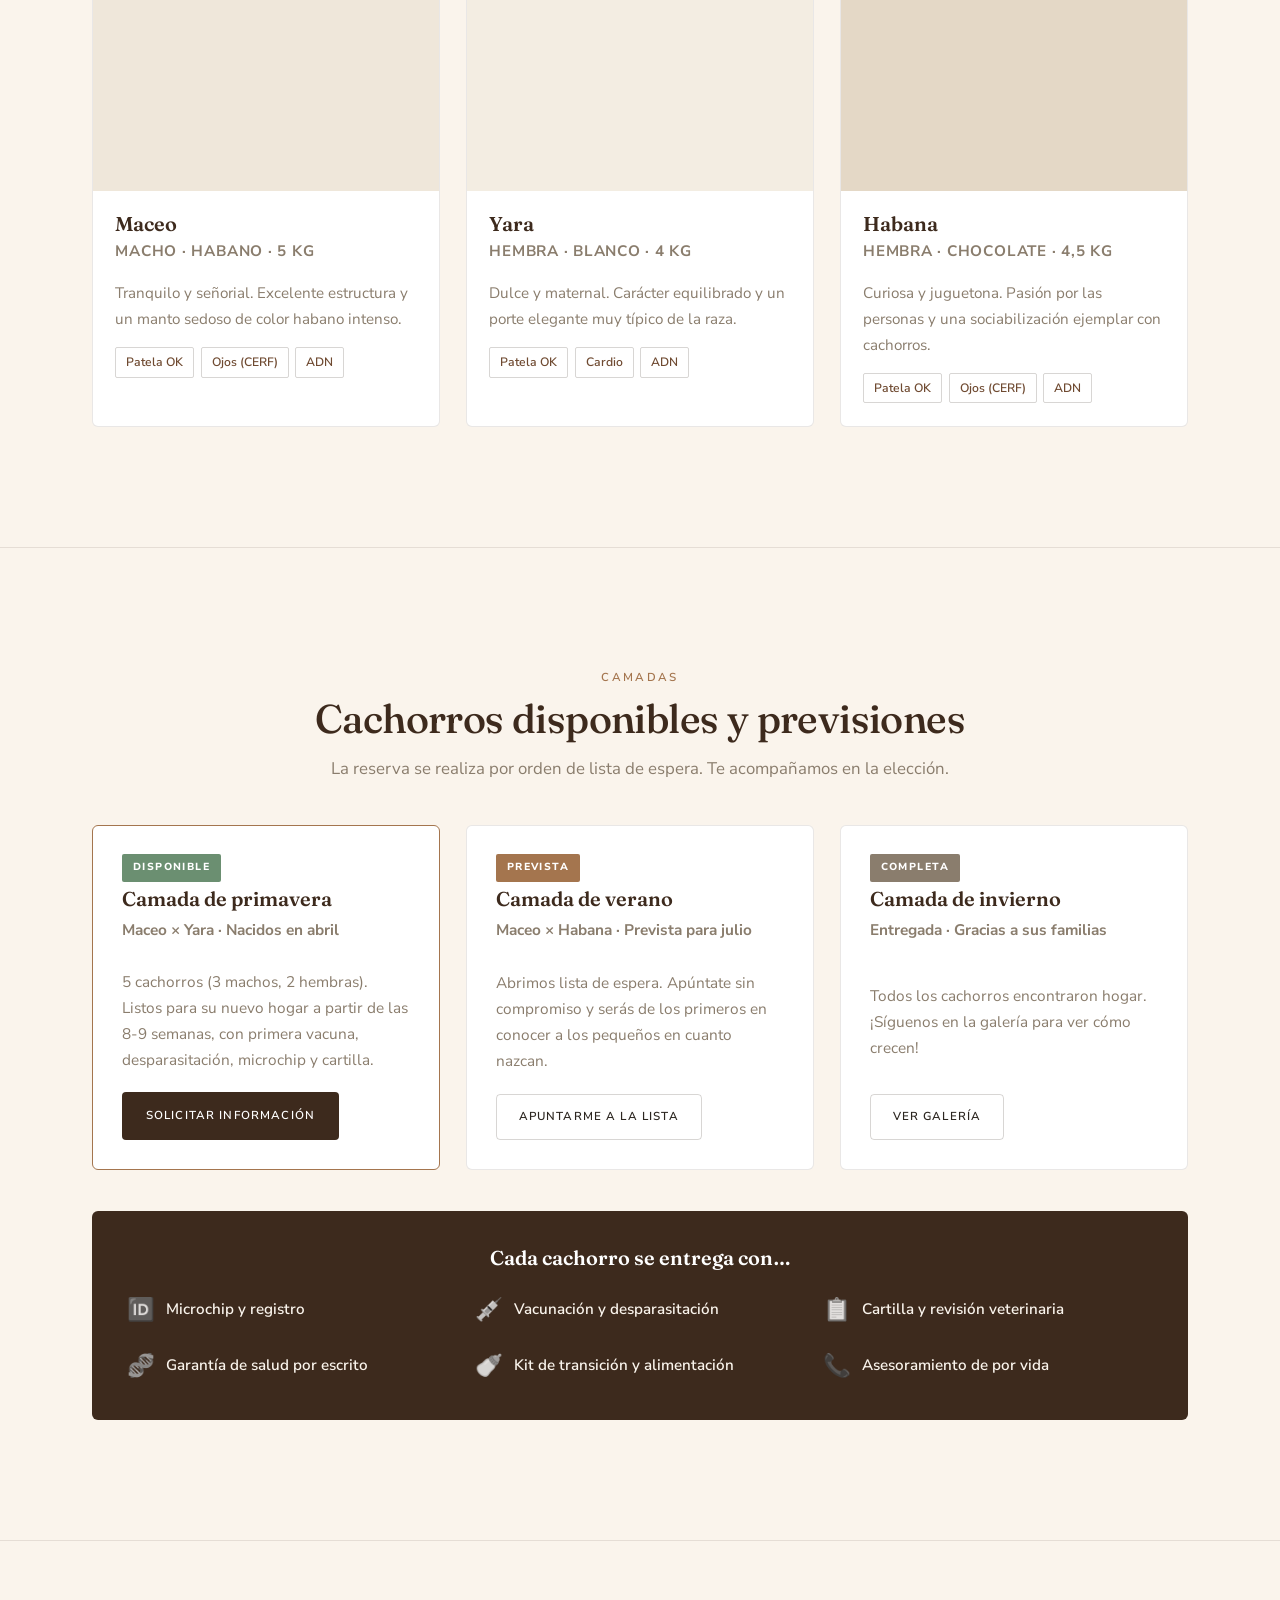
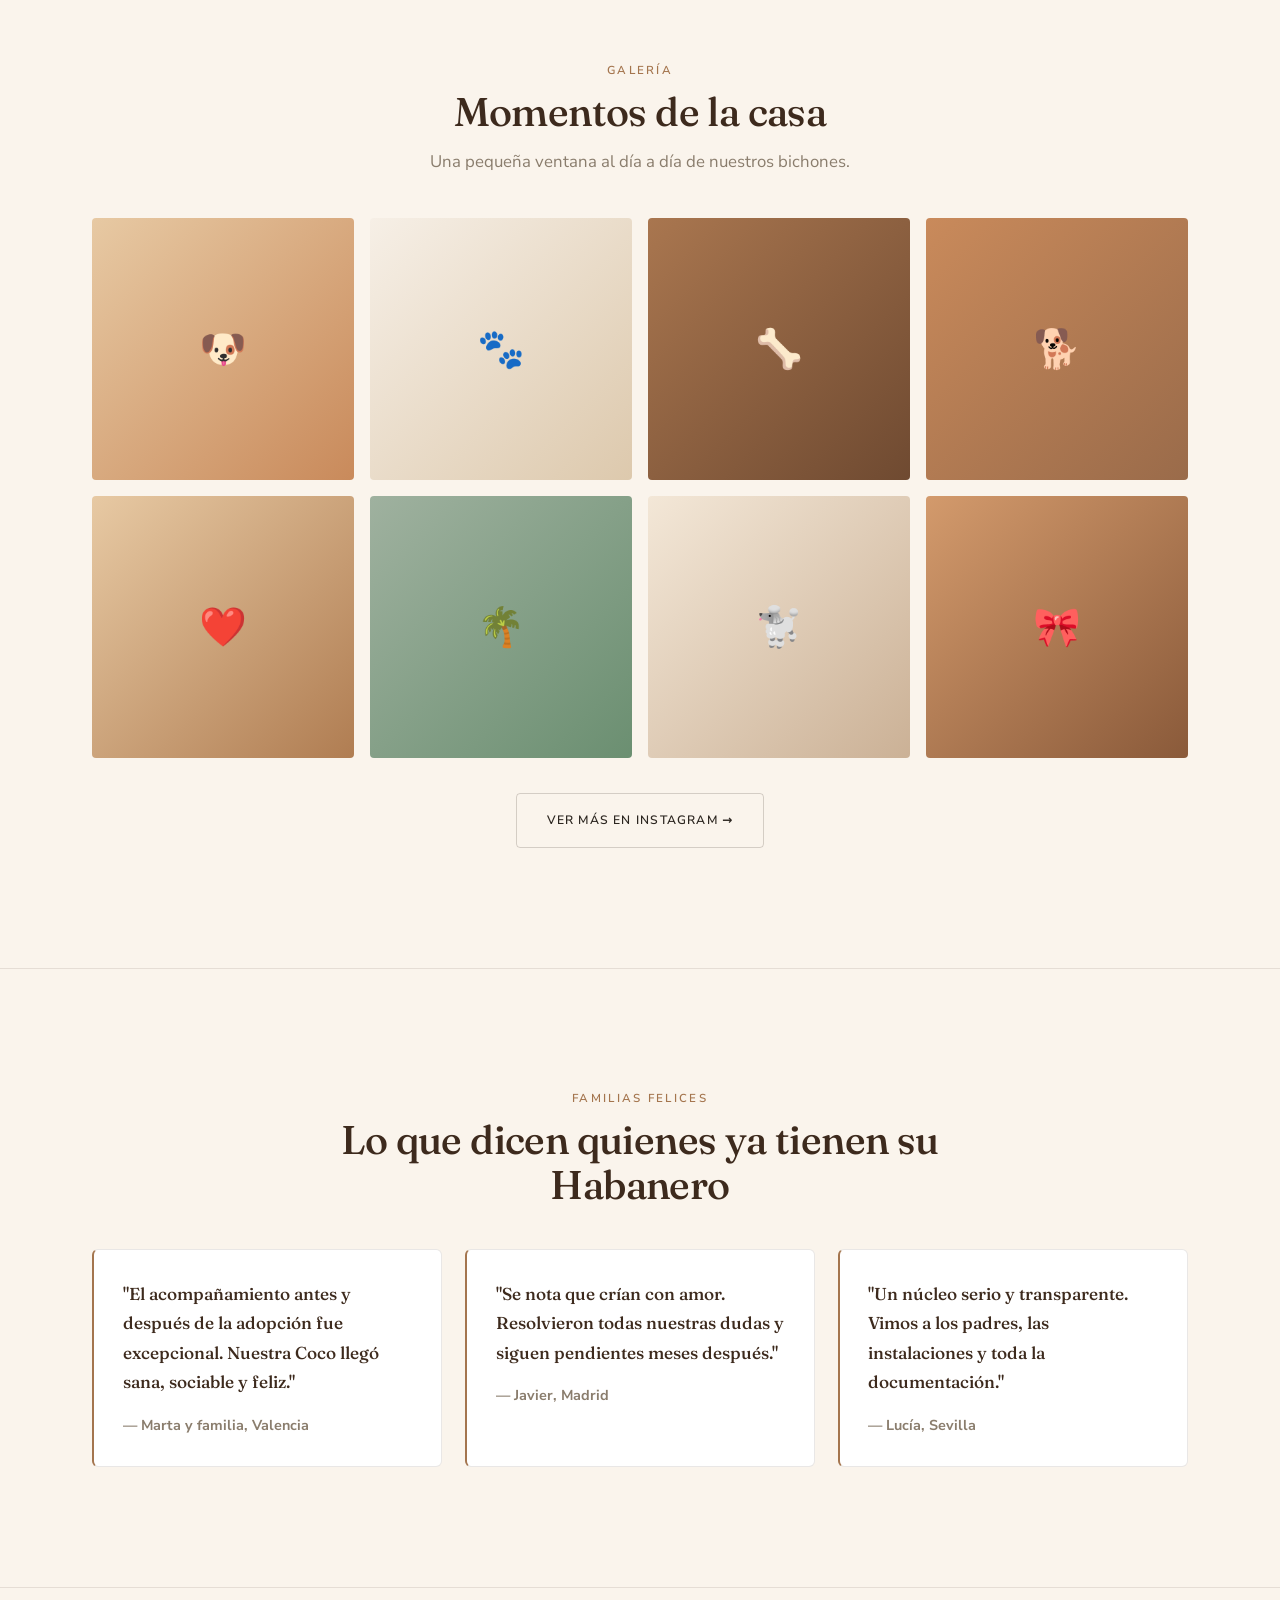
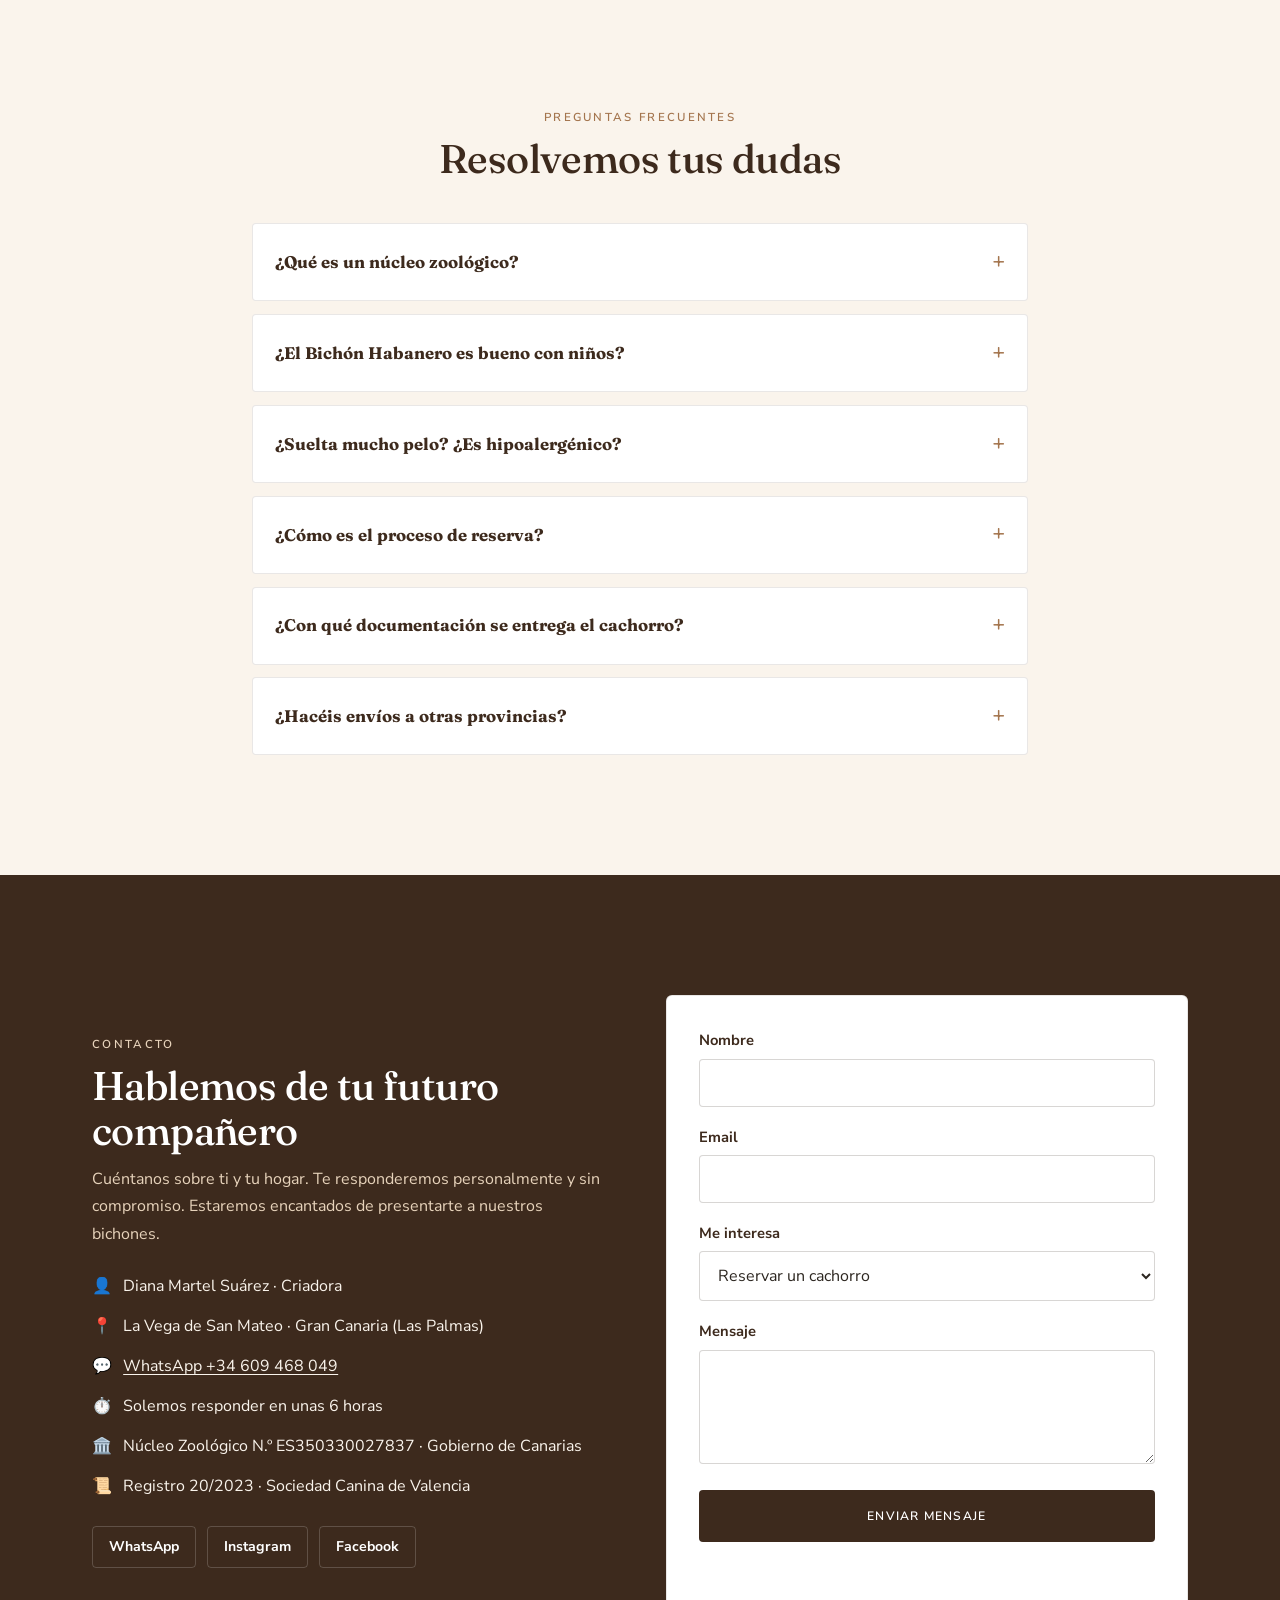
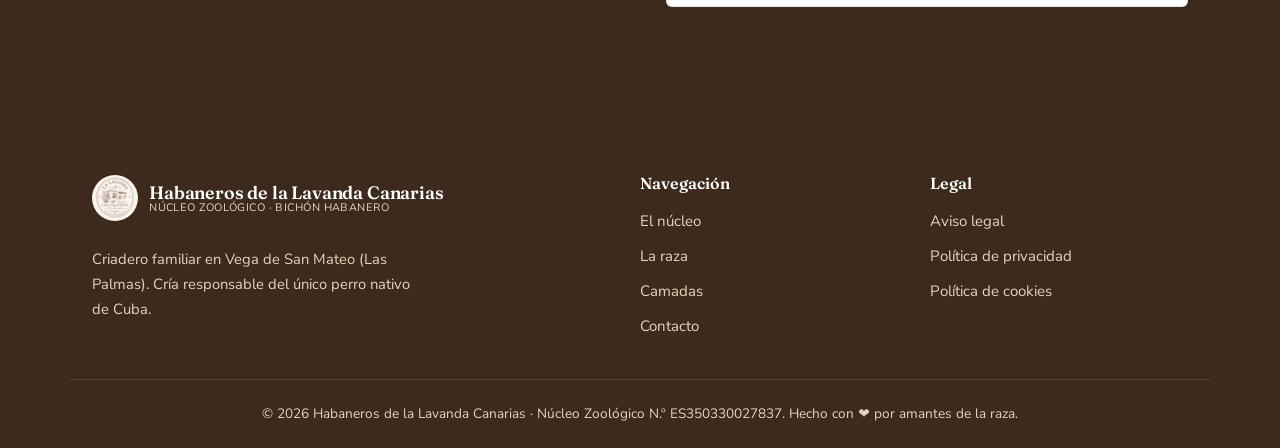
==== commit 4f18b003: "Añadir galería del alojamiento La Lavanda (5 fotos) con CTA a Airbnb - Galería 'La casa por dentro' " ====
--- a/index.html
+++ b/index.html
@@ -207,6 +207,30 @@
           <img src="assets/lavanda.jpg" alt="Interior de la casa vacacional La Lavanda, en Gran Canaria" />
         </div>
       </div>
+
+      <div class="container">
+        <p class="kicker entorno-gallery-kicker">La casa por dentro</p>
+        <div class="entorno-gallery">
+          <button class="ph" type="button" data-lightbox-src="assets/lavanda-1.jpg" data-lightbox-alt="Comedor con vistas a las montañas">
+            <img src="assets/lavanda-1.jpg" alt="Comedor de La Lavanda con vistas a las montañas" loading="lazy" />
+          </button>
+          <button class="ph" type="button" data-lightbox-src="assets/lavanda-2.jpg" data-lightbox-alt="Copa de vino con vistas al paisaje">
+            <img src="assets/lavanda-2.jpg" alt="Vista al paisaje desde La Lavanda" loading="lazy" />
+          </button>
+          <button class="ph" type="button" data-lightbox-src="assets/lavanda-3.jpg" data-lightbox-alt="Salón amplio y luminoso">
+            <img src="assets/lavanda-3.jpg" alt="Salón amplio de La Lavanda" loading="lazy" />
+          </button>
+          <button class="ph" type="button" data-lightbox-src="assets/lavanda-4.jpg" data-lightbox-alt="Cocina de la casa">
+            <img src="assets/lavanda-4.jpg" alt="Cocina de La Lavanda" loading="lazy" />
+          </button>
+          <button class="ph" type="button" data-lightbox-src="assets/lavanda-5.jpg" data-lightbox-alt="Comedor abierto a la terraza">
+            <img src="assets/lavanda-5.jpg" alt="Comedor de La Lavanda abierto a la terraza" loading="lazy" />
+          </button>
+        </div>
+        <p class="gallery-cta">
+          <a class="btn btn-primary" href="https://www.airbnb.es/rooms/770309540864551756" target="_blank" rel="noopener">Reserva tu escapada en Airbnb</a>
+        </p>
+      </div>
     </section>
 
     <!-- ====== EJEMPLARES ====== -->
--- a/css/styles.css
+++ b/css/styles.css
@@ -613,5 +613,22 @@
 /* Halo sutil para legibilidad del texto del hero sobre la foto */
 .hero h1, .hero .lead, .hero .eyebrow { text-shadow: 0 1px 16px rgba(250, 244, 236, .75); }
 
-/* Foto del interior en la sección El entorno */
-#entorno .media-card img { width: 100%; height: 100%; object-fit: cover; display: block; }
+/* Foto del interior en la sección El entorno: completa, sin recortar */
+#entorno .media-card { aspect-ratio: auto; height: auto; background: var(--cream-2); }
+#entorno .media-card img { width: 100%; height: auto; object-fit: contain; display: block; }
+
+/* Galería del alojamiento (El entorno) */
+.entorno-gallery-kicker { text-align: center; margin-top: 3.6rem; margin-bottom: 1.4rem; }
+.entorno-gallery { display: grid; grid-template-columns: repeat(5, 1fr); gap: .8rem; }
+.entorno-gallery .ph {
+  border: 0; padding: 0; cursor: pointer; background: none; overflow: hidden;
+  border-radius: var(--radius-sm); aspect-ratio: 4/5; box-shadow: 0 12px 28px -20px rgba(61,42,29,.6);
+}
+.entorno-gallery .ph img { width: 100%; height: 100%; object-fit: cover; display: block; transition: transform .35s ease; }
+.entorno-gallery .ph:hover img { transform: scale(1.06); }
+@media (max-width: 820px) { .entorno-gallery { grid-template-columns: repeat(3, 1fr); } }
+@media (max-width: 520px) { .entorno-gallery { grid-template-columns: repeat(2, 1fr); } }
+
+/* Lightbox con imagen real */
+.lb-content.is-image { aspect-ratio: auto; width: auto; height: auto; background: transparent !important; box-shadow: none; }
+.lb-content.is-image img { max-width: 90vw; max-height: 85vh; width: auto; height: auto; border-radius: 8px; box-shadow: var(--shadow); display: block; }
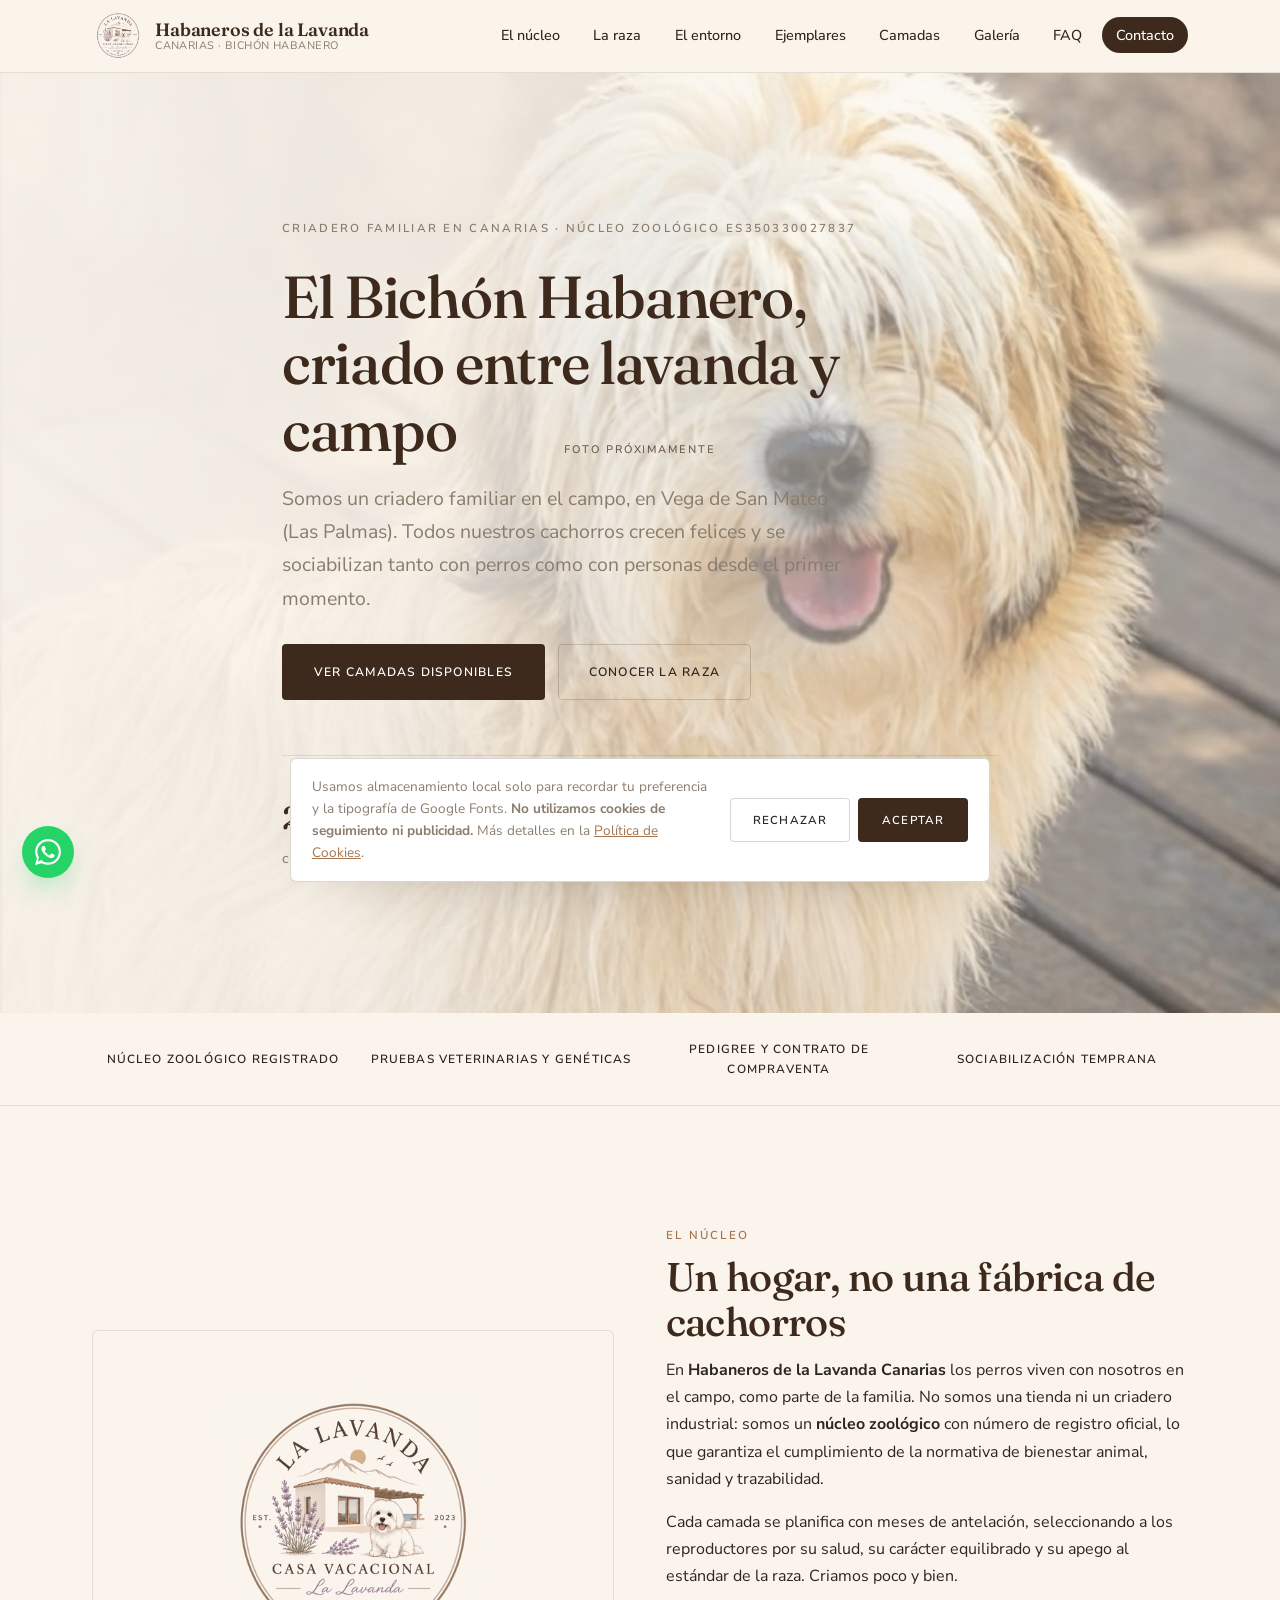
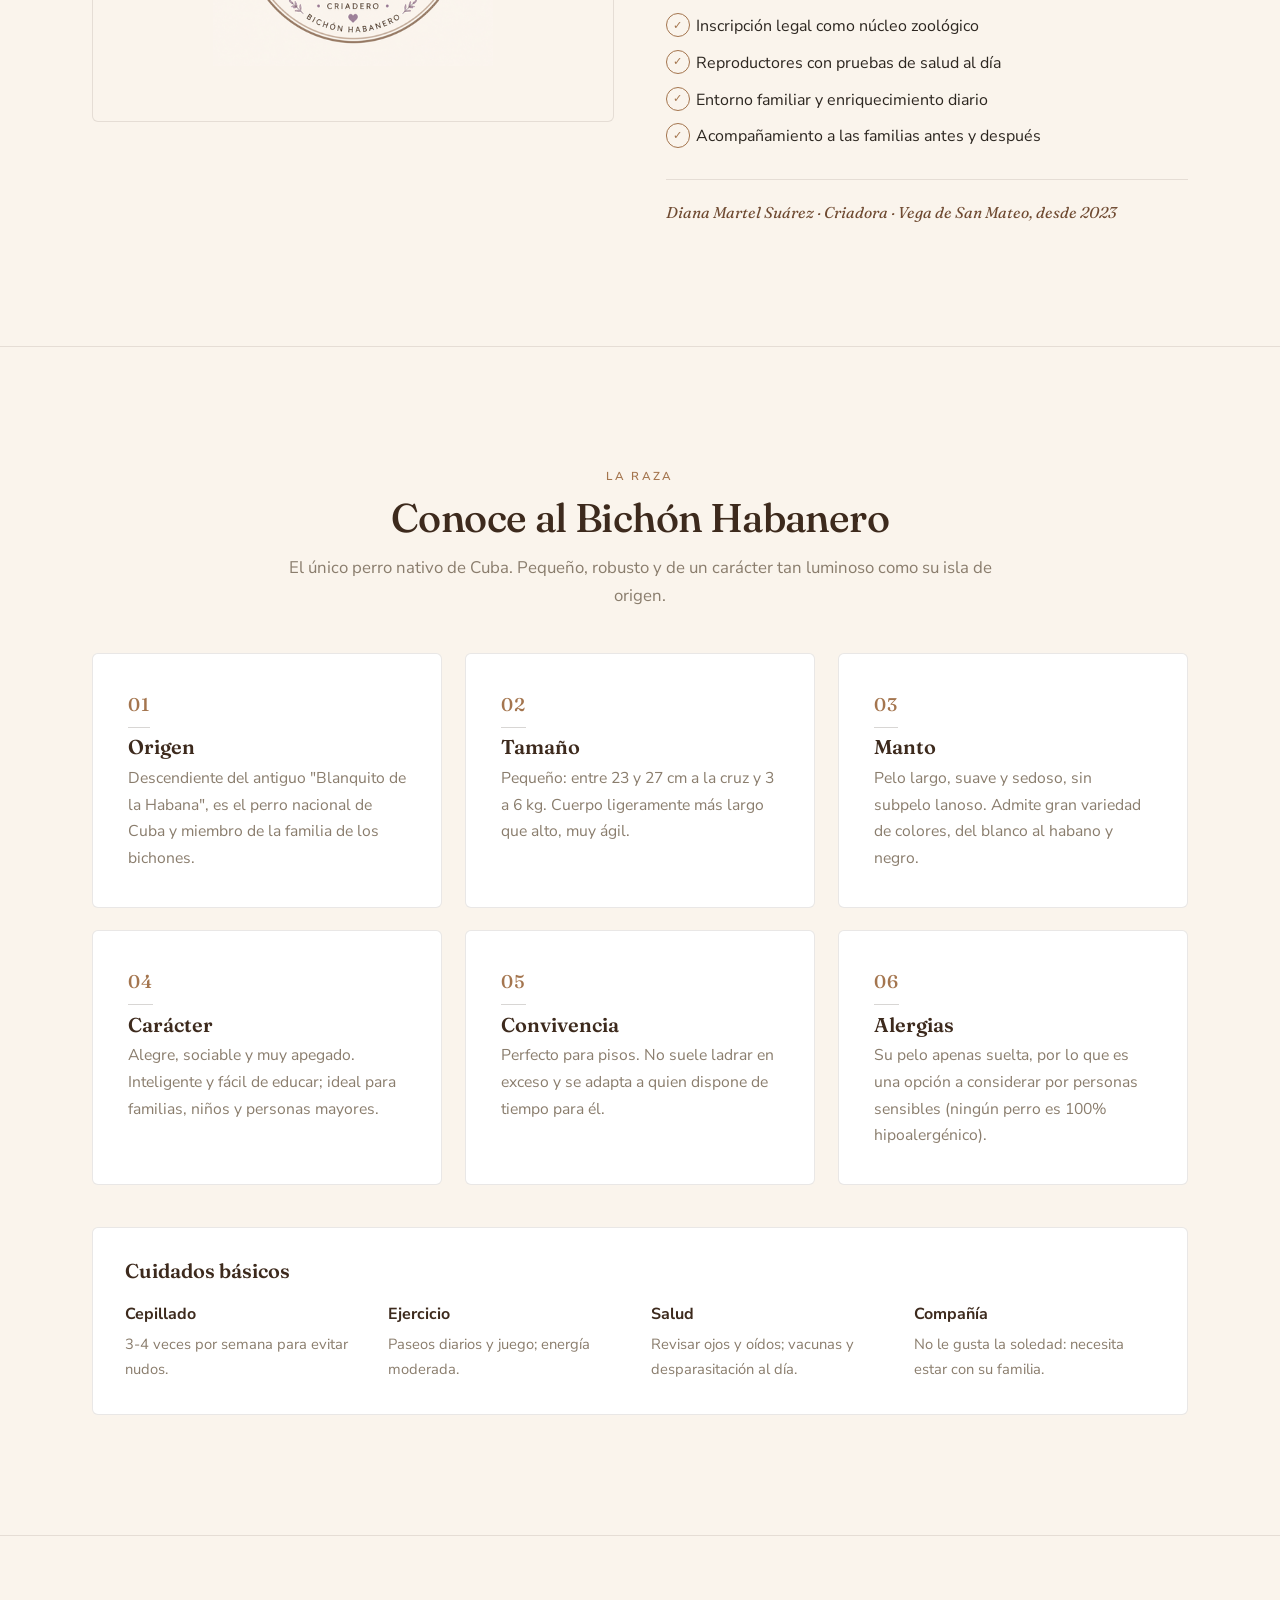
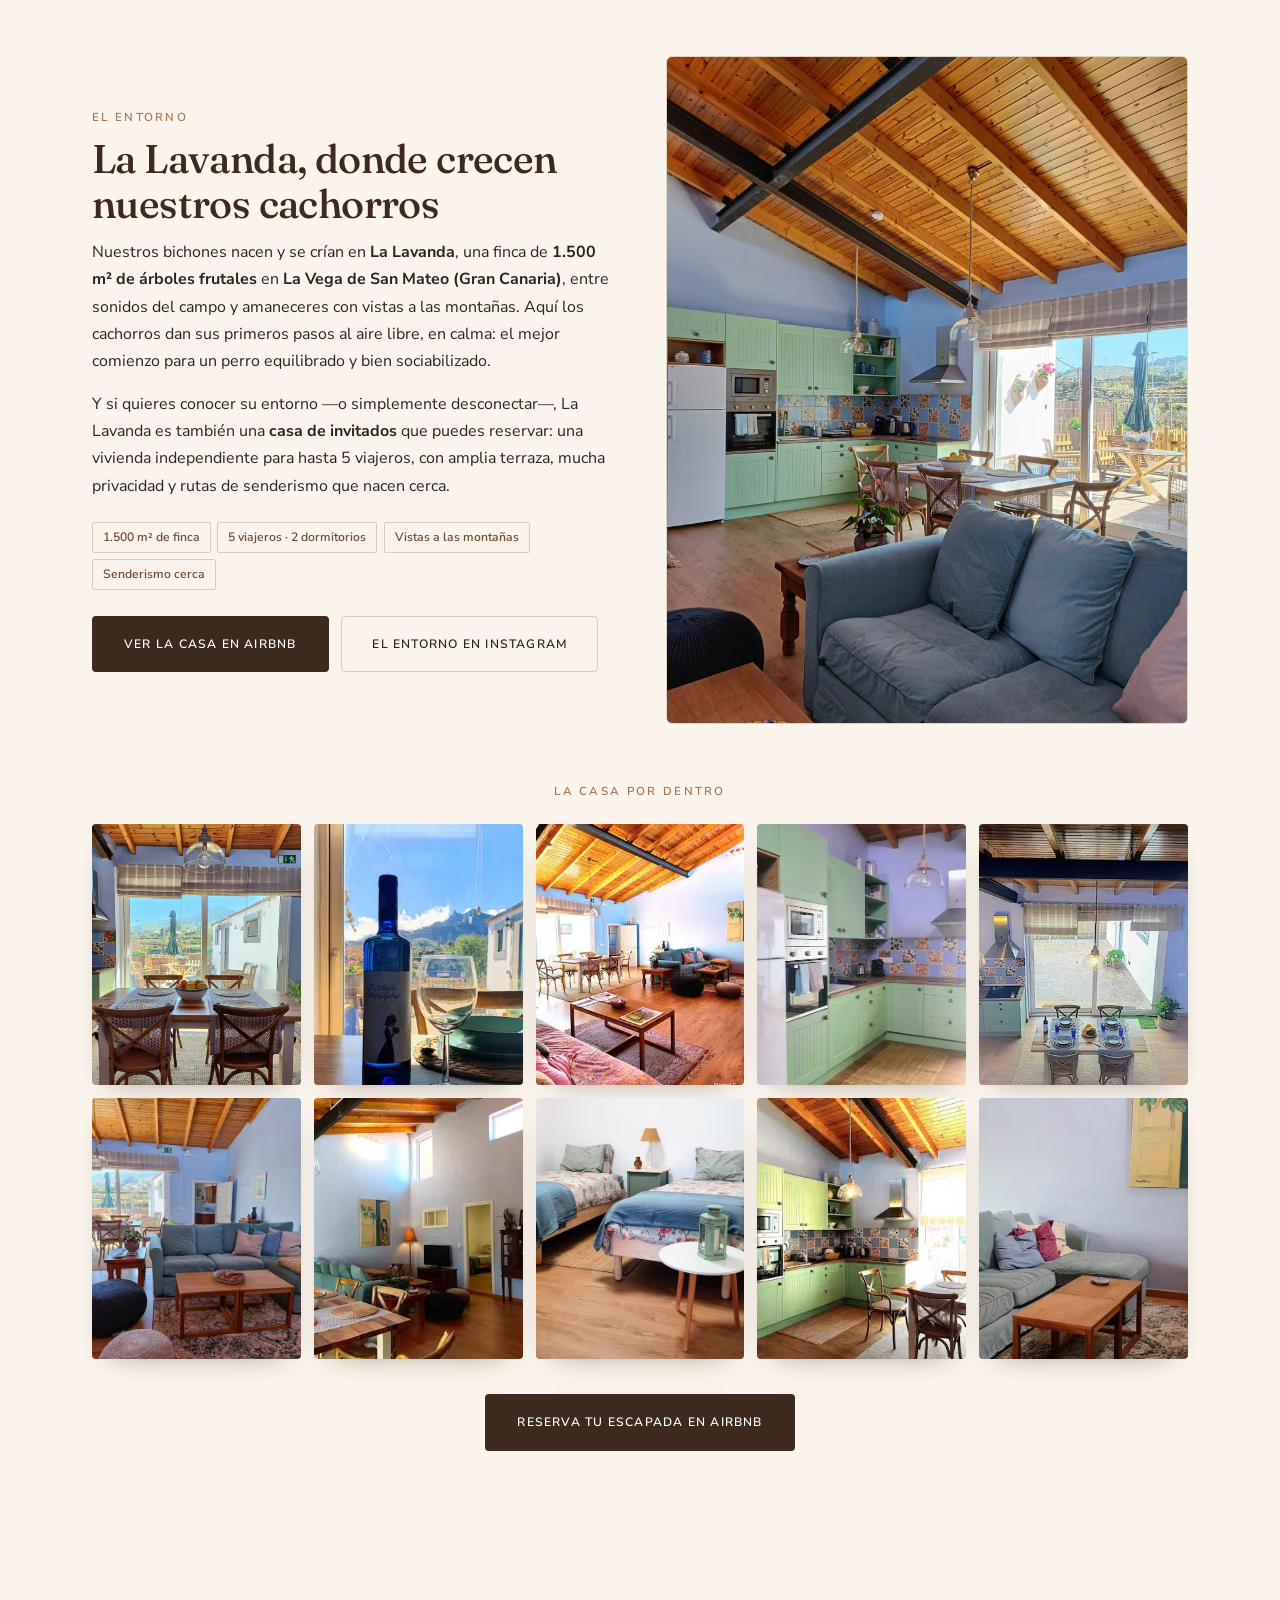
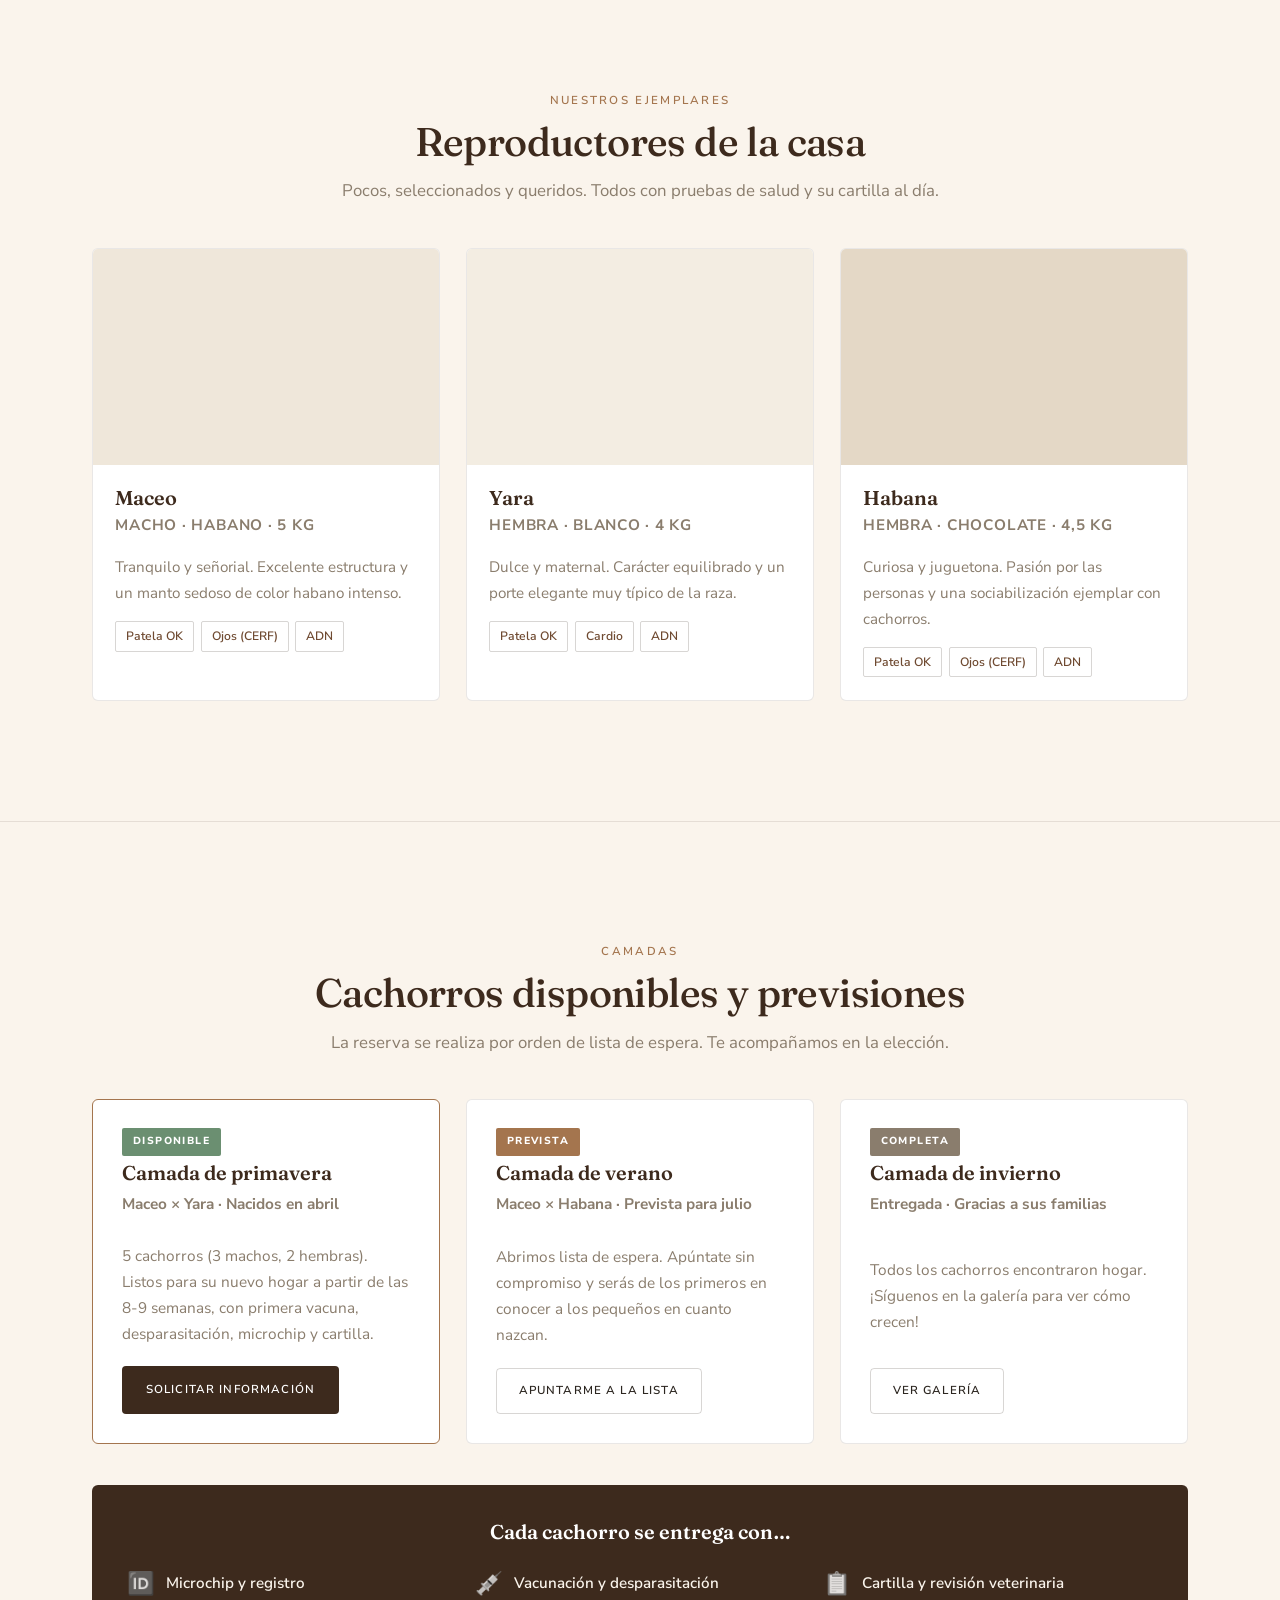
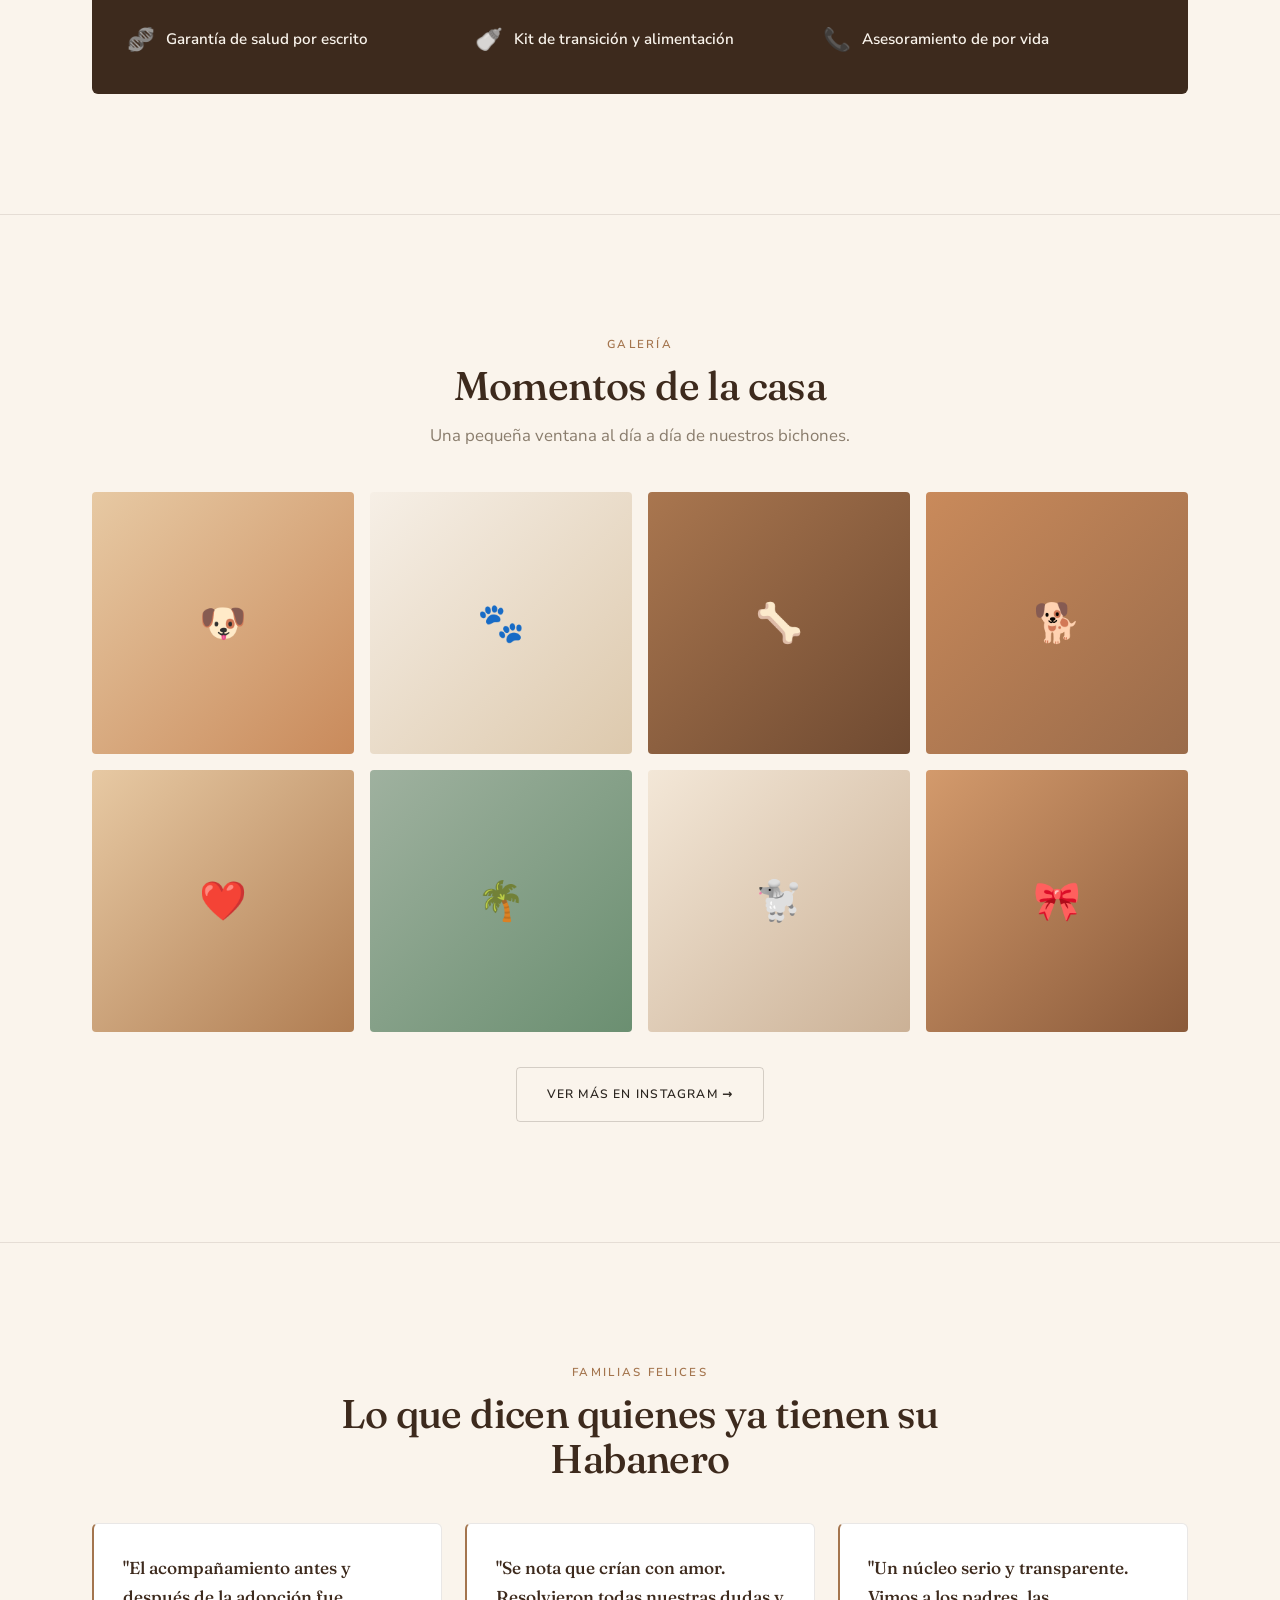
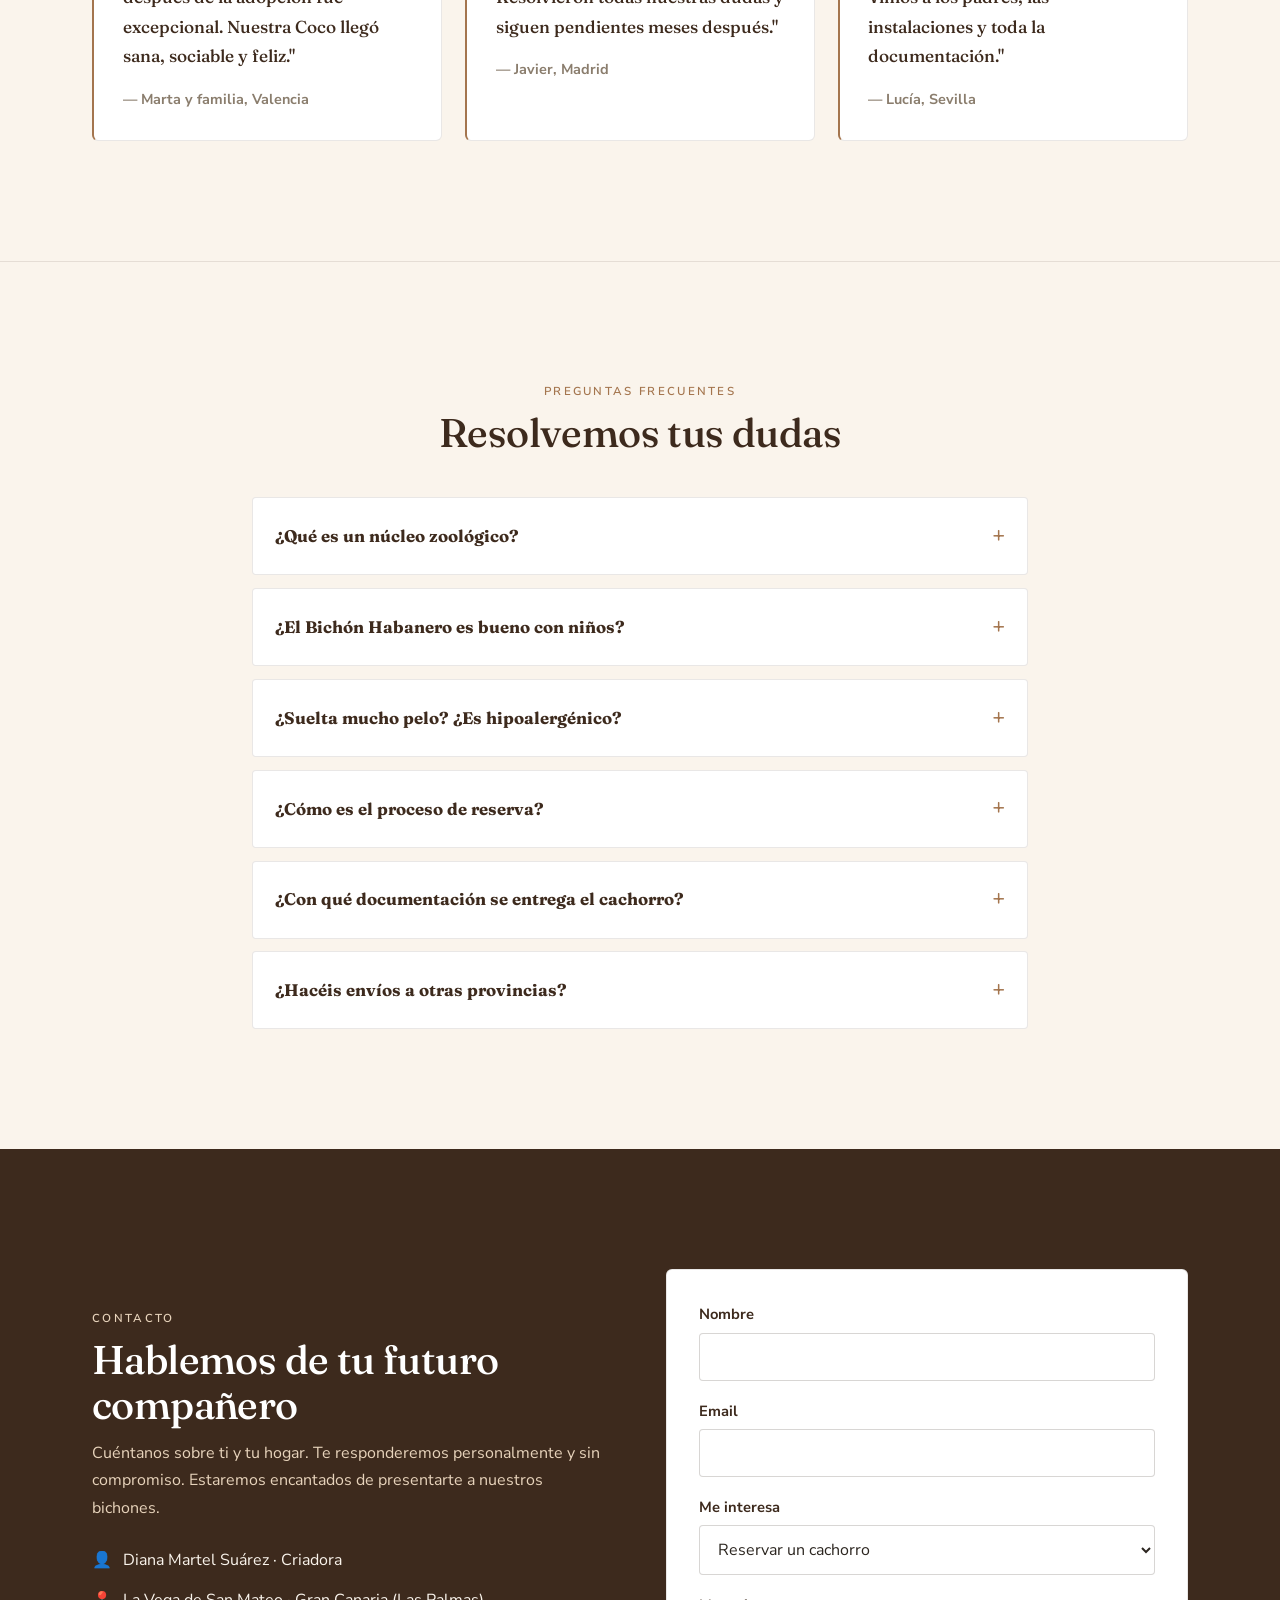
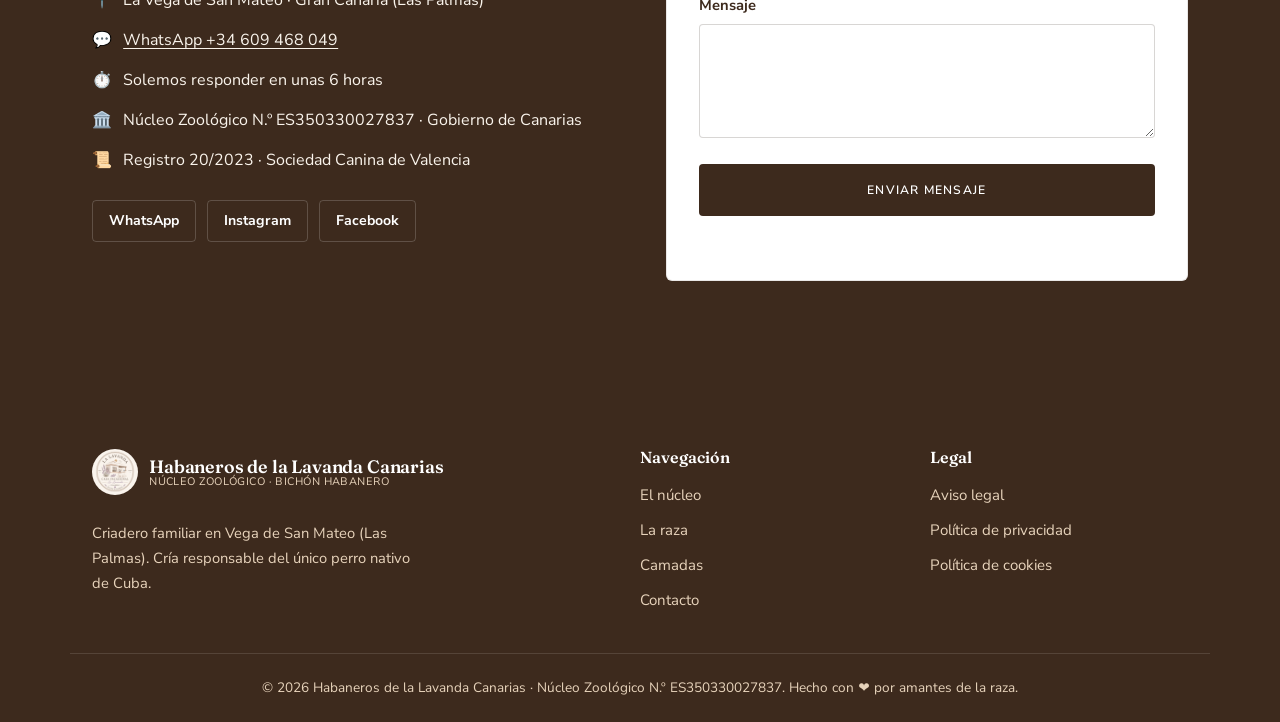
==== commit fb05e467: "Ampliar la galería de La Lavanda a 10 fotos Añade 5 fotos más del alojamiento (salón con vistas, sal" ====
--- a/index.html
+++ b/index.html
@@ -226,6 +226,21 @@
           <button class="ph" type="button" data-lightbox-src="assets/lavanda-5.jpg" data-lightbox-alt="Comedor abierto a la terraza">
             <img src="assets/lavanda-5.jpg" alt="Comedor de La Lavanda abierto a la terraza" loading="lazy" />
           </button>
+          <button class="ph" type="button" data-lightbox-src="assets/lavanda-6.jpg" data-lightbox-alt="Salón con vistas al valle">
+            <img src="assets/lavanda-6.jpg" alt="Salón de La Lavanda con vistas al valle" loading="lazy" />
+          </button>
+          <button class="ph" type="button" data-lightbox-src="assets/lavanda-7.jpg" data-lightbox-alt="Salón amplio y luminoso de techos altos">
+            <img src="assets/lavanda-7.jpg" alt="Salón luminoso de La Lavanda" loading="lazy" />
+          </button>
+          <button class="ph" type="button" data-lightbox-src="assets/lavanda-8.jpg" data-lightbox-alt="Dormitorio con dos camas">
+            <img src="assets/lavanda-8.jpg" alt="Dormitorio de La Lavanda con dos camas" loading="lazy" />
+          </button>
+          <button class="ph" type="button" data-lightbox-src="assets/lavanda-9.jpg" data-lightbox-alt="Cocina y comedor">
+            <img src="assets/lavanda-9.jpg" alt="Cocina y comedor de La Lavanda" loading="lazy" />
+          </button>
+          <button class="ph" type="button" data-lightbox-src="assets/lavanda-10.jpg" data-lightbox-alt="Rincón de estar con detalles de la casa">
+            <img src="assets/lavanda-10.jpg" alt="Rincón de estar de La Lavanda" loading="lazy" />
+          </button>
         </div>
         <p class="gallery-cta">
           <a class="btn btn-primary" href="https://www.airbnb.es/rooms/770309540864551756" target="_blank" rel="noopener">Reserva tu escapada en Airbnb</a>
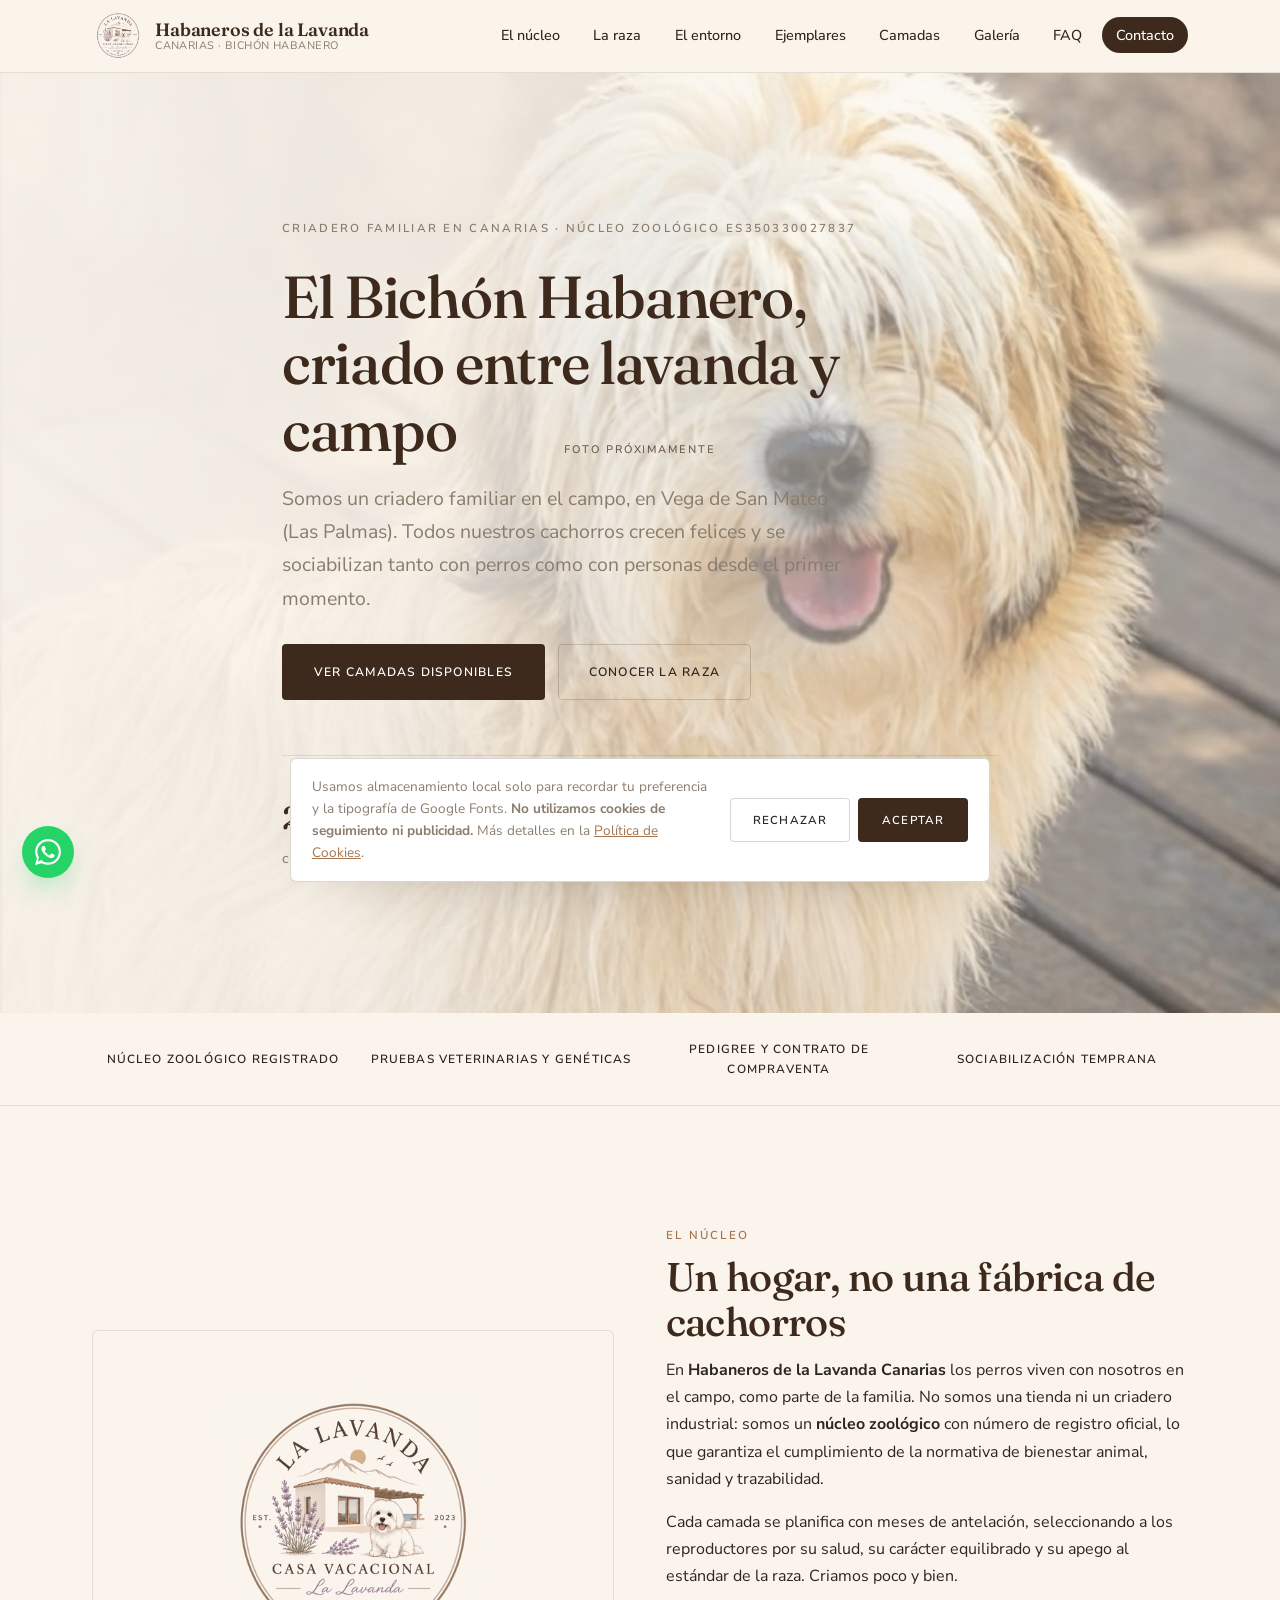
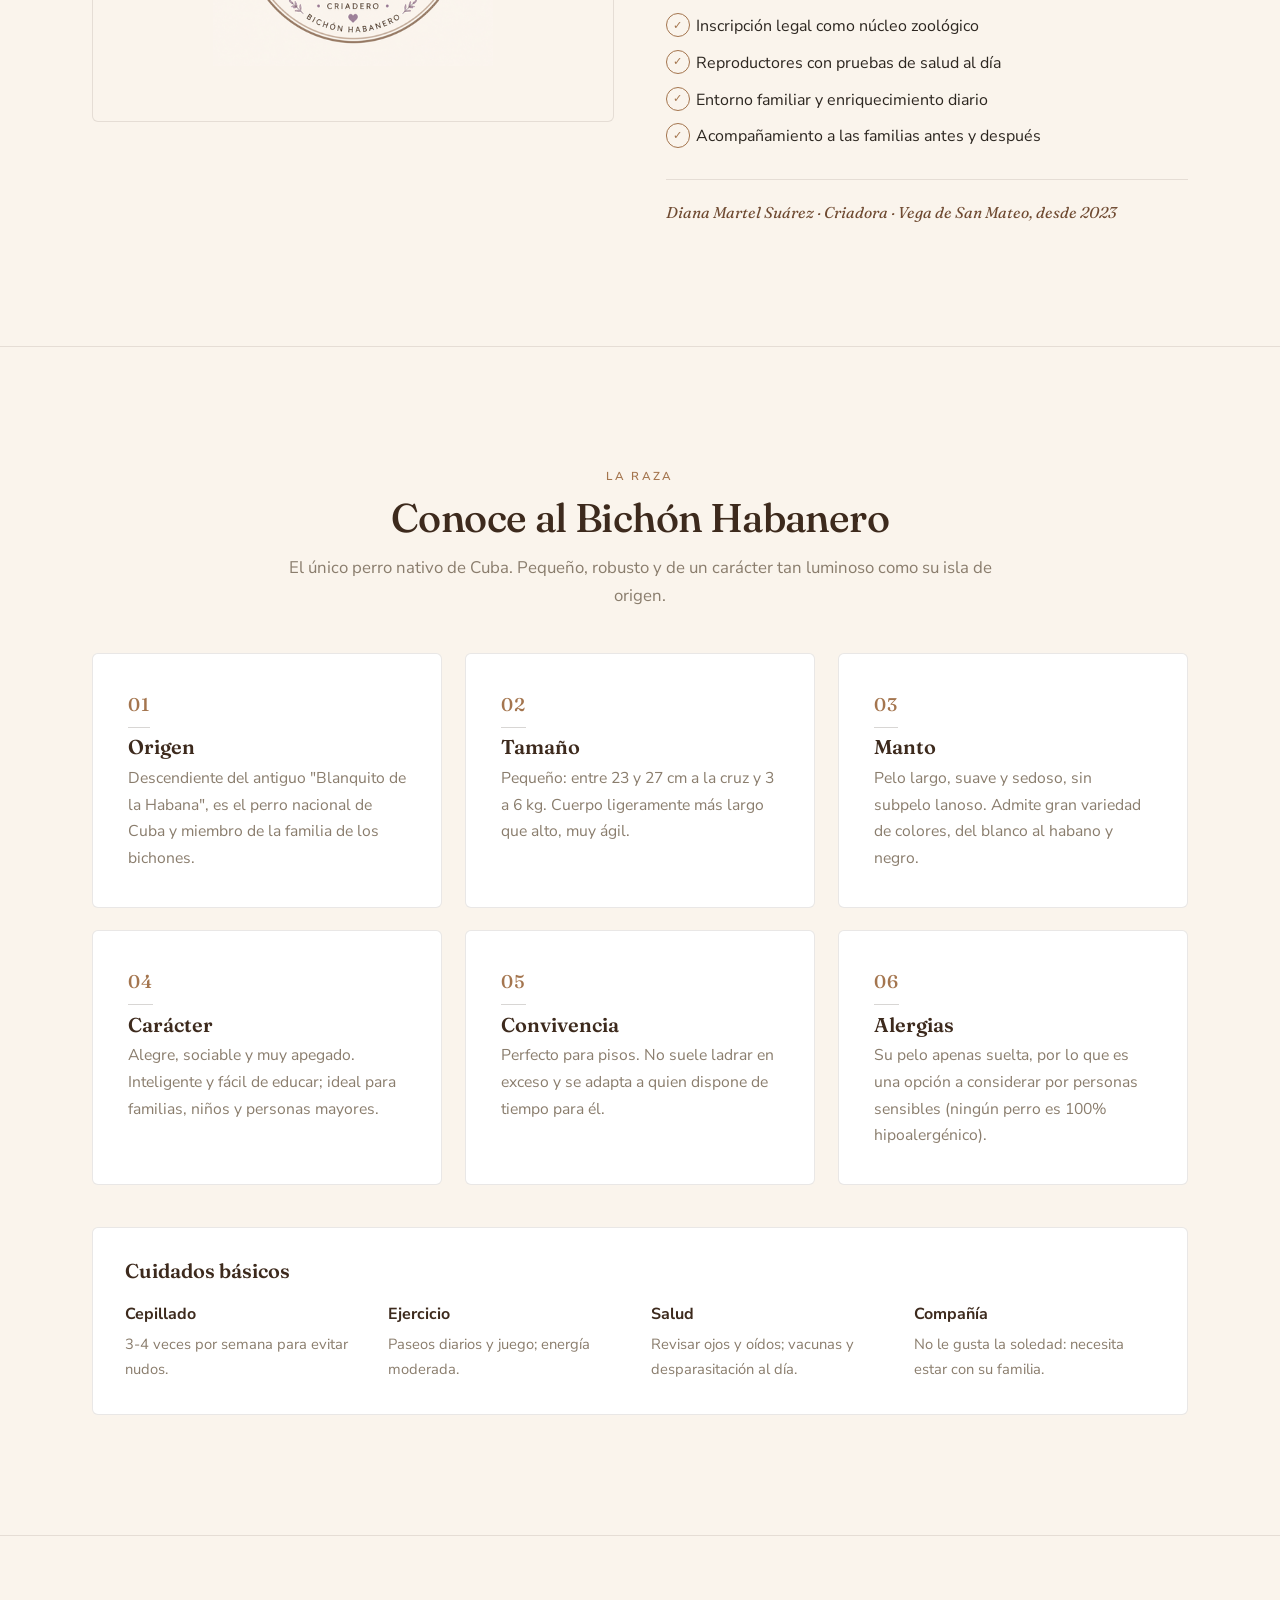
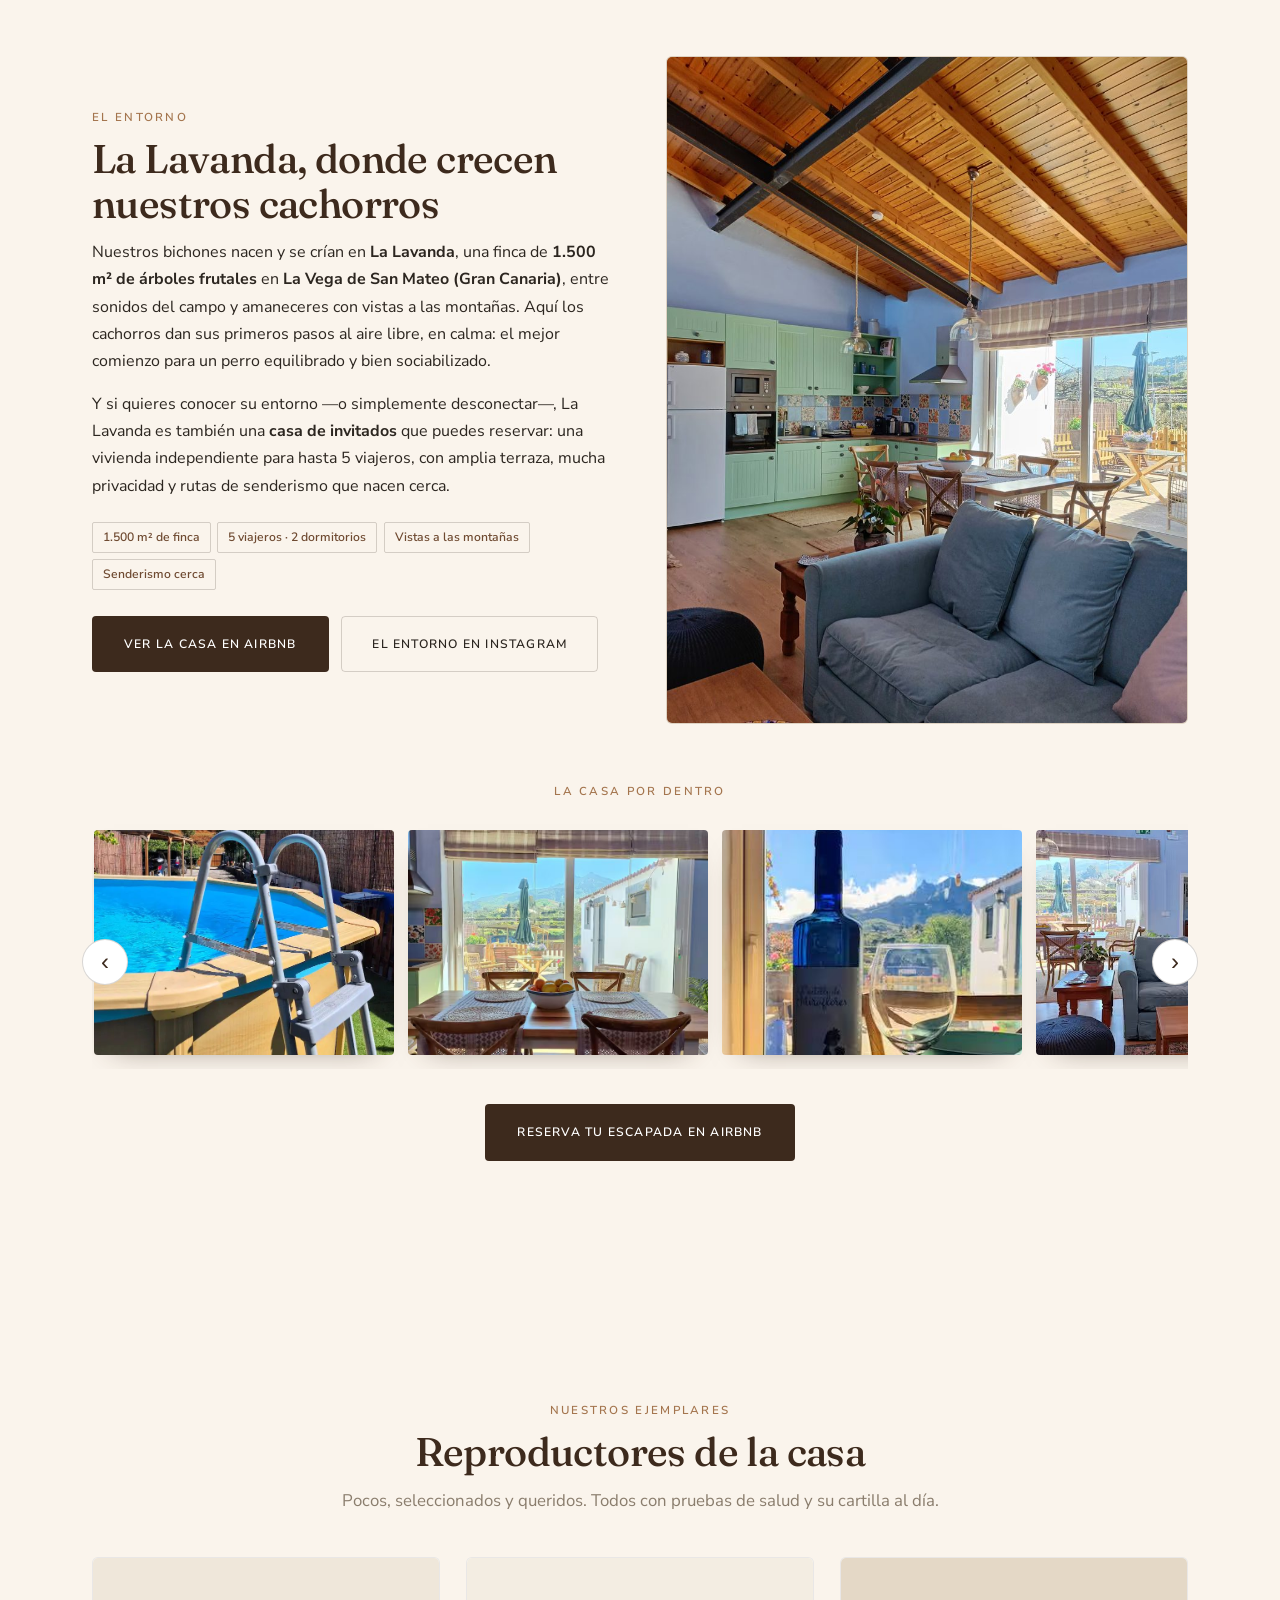
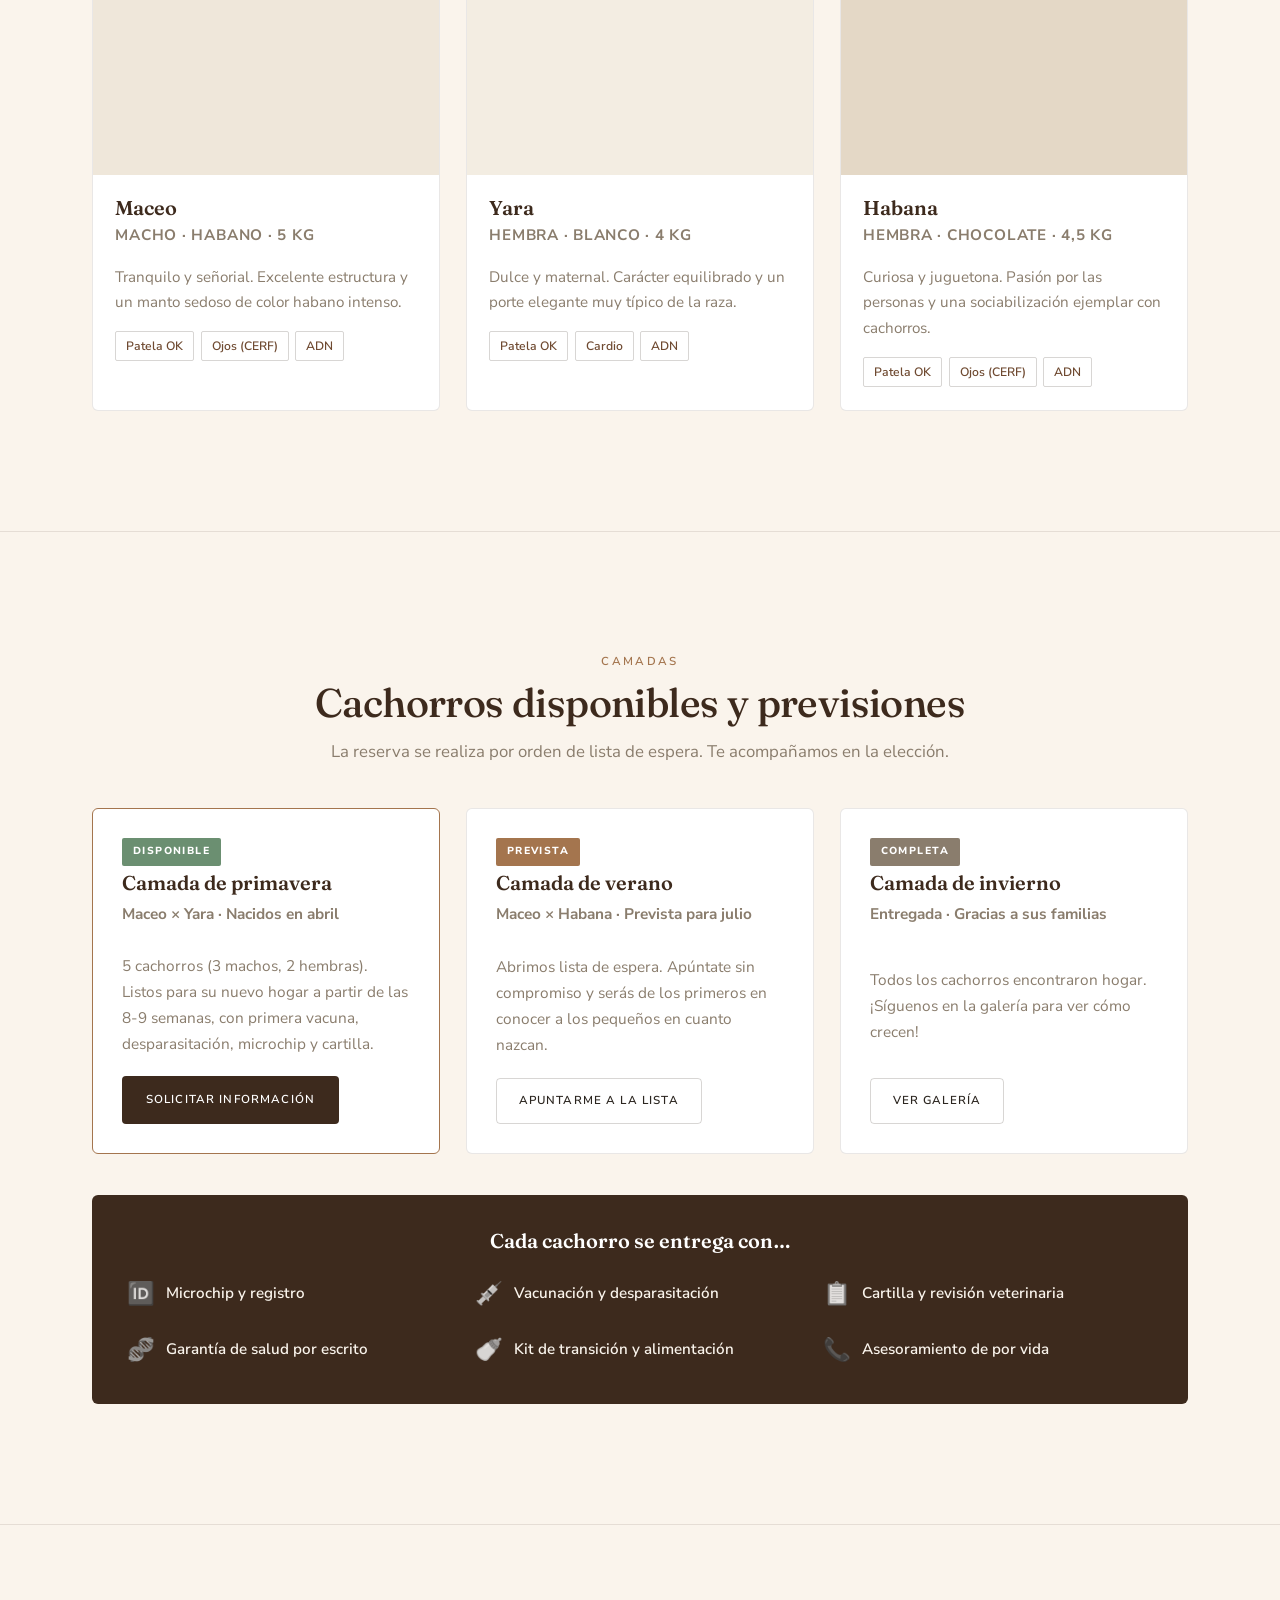
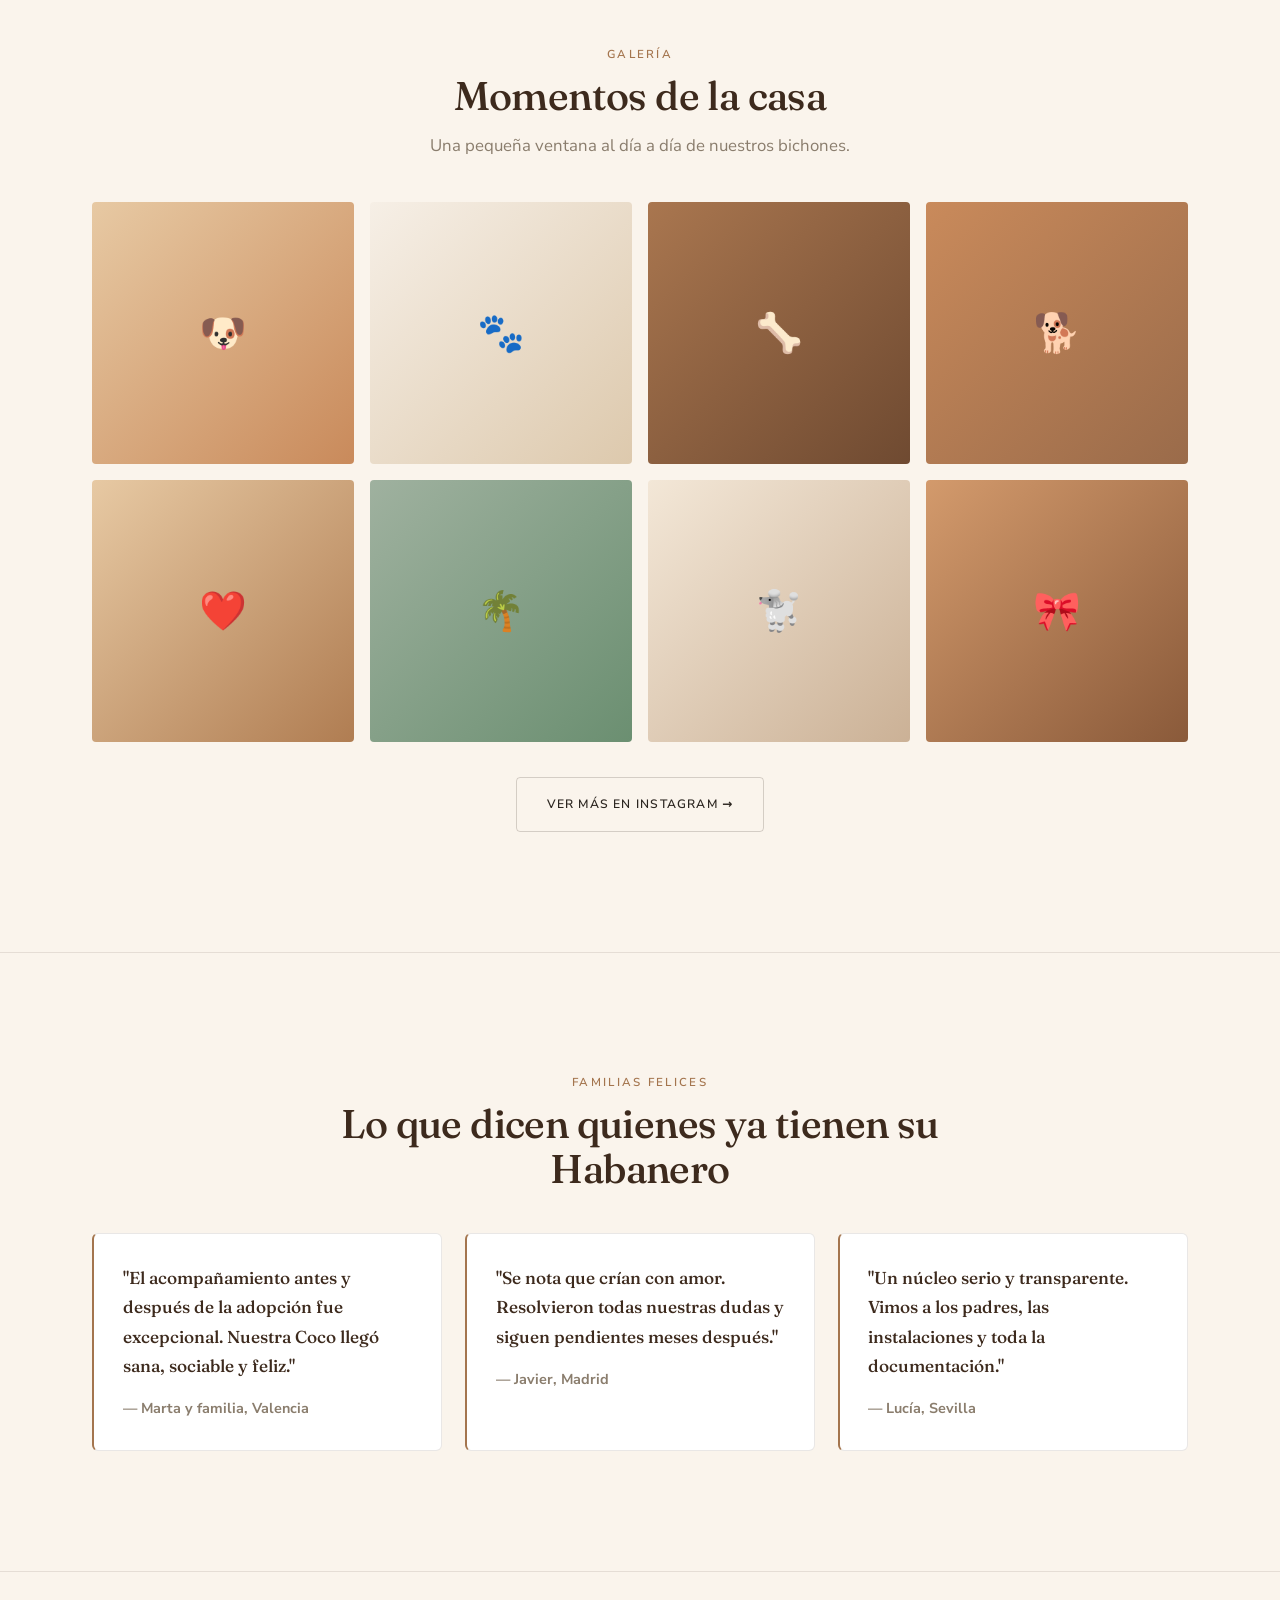
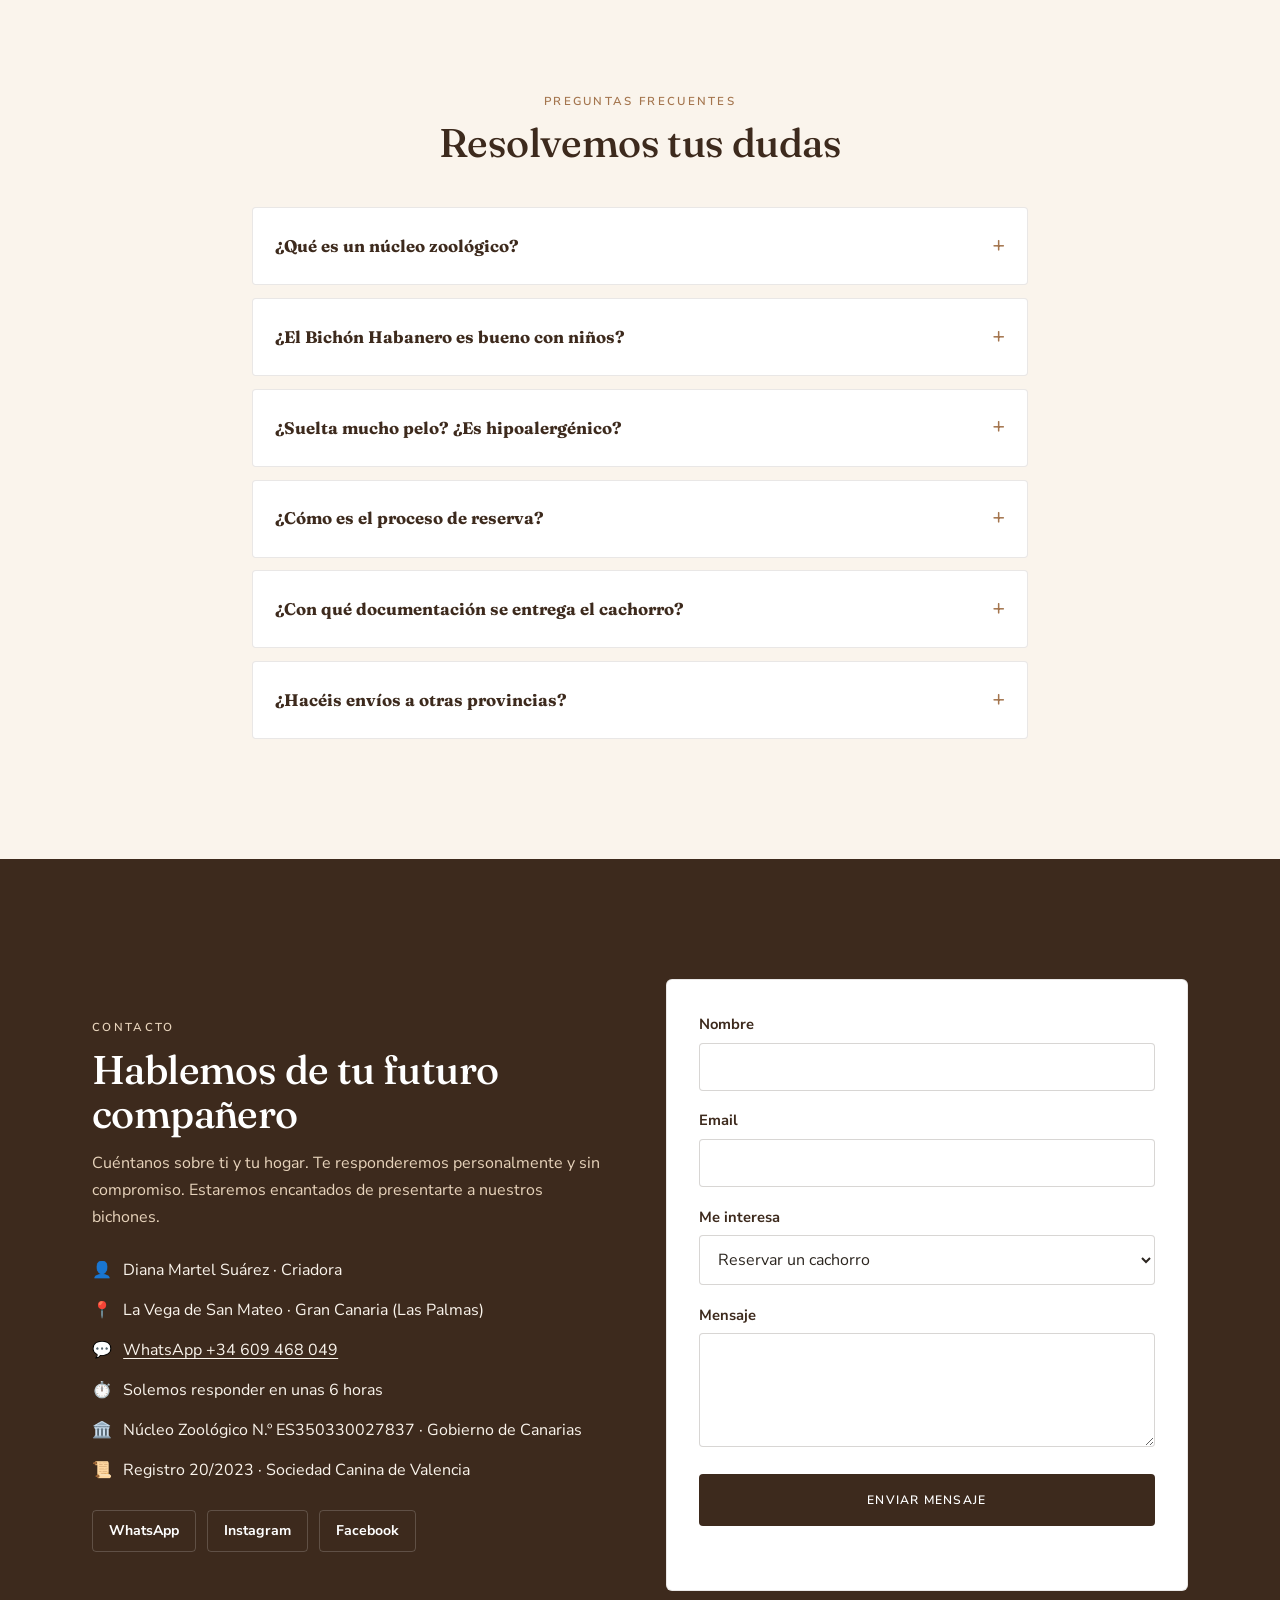
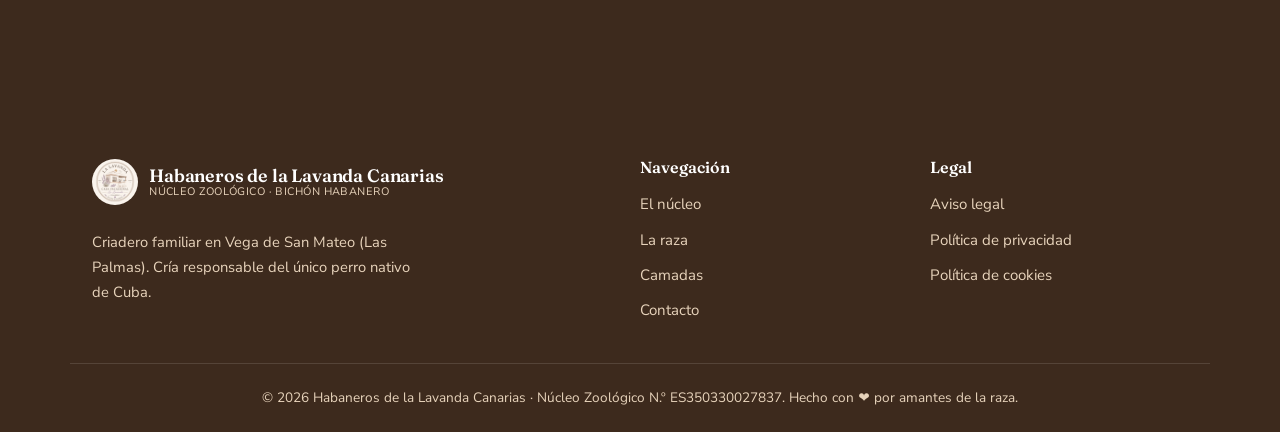
==== commit bf6a4511: "Galería de La Lavanda como carrusel deslizable y curado - Sustituye la rejilla por un carrusel horiz" ====
--- a/index.html
+++ b/index.html
@@ -210,37 +210,10 @@
 
       <div class="container">
         <p class="kicker entorno-gallery-kicker">La casa por dentro</p>
-        <div class="entorno-gallery">
-          <button class="ph" type="button" data-lightbox-src="assets/lavanda-1.jpg" data-lightbox-alt="Comedor con vistas a las montañas">
-            <img src="assets/lavanda-1.jpg" alt="Comedor de La Lavanda con vistas a las montañas" loading="lazy" />
-          </button>
-          <button class="ph" type="button" data-lightbox-src="assets/lavanda-2.jpg" data-lightbox-alt="Copa de vino con vistas al paisaje">
-            <img src="assets/lavanda-2.jpg" alt="Vista al paisaje desde La Lavanda" loading="lazy" />
-          </button>
-          <button class="ph" type="button" data-lightbox-src="assets/lavanda-3.jpg" data-lightbox-alt="Salón amplio y luminoso">
-            <img src="assets/lavanda-3.jpg" alt="Salón amplio de La Lavanda" loading="lazy" />
-          </button>
-          <button class="ph" type="button" data-lightbox-src="assets/lavanda-4.jpg" data-lightbox-alt="Cocina de la casa">
-            <img src="assets/lavanda-4.jpg" alt="Cocina de La Lavanda" loading="lazy" />
-          </button>
-          <button class="ph" type="button" data-lightbox-src="assets/lavanda-5.jpg" data-lightbox-alt="Comedor abierto a la terraza">
-            <img src="assets/lavanda-5.jpg" alt="Comedor de La Lavanda abierto a la terraza" loading="lazy" />
-          </button>
-          <button class="ph" type="button" data-lightbox-src="assets/lavanda-6.jpg" data-lightbox-alt="Salón con vistas al valle">
-            <img src="assets/lavanda-6.jpg" alt="Salón de La Lavanda con vistas al valle" loading="lazy" />
-          </button>
-          <button class="ph" type="button" data-lightbox-src="assets/lavanda-7.jpg" data-lightbox-alt="Salón amplio y luminoso de techos altos">
-            <img src="assets/lavanda-7.jpg" alt="Salón luminoso de La Lavanda" loading="lazy" />
-          </button>
-          <button class="ph" type="button" data-lightbox-src="assets/lavanda-8.jpg" data-lightbox-alt="Dormitorio con dos camas">
-            <img src="assets/lavanda-8.jpg" alt="Dormitorio de La Lavanda con dos camas" loading="lazy" />
-          </button>
-          <button class="ph" type="button" data-lightbox-src="assets/lavanda-9.jpg" data-lightbox-alt="Cocina y comedor">
-            <img src="assets/lavanda-9.jpg" alt="Cocina y comedor de La Lavanda" loading="lazy" />
-          </button>
-          <button class="ph" type="button" data-lightbox-src="assets/lavanda-10.jpg" data-lightbox-alt="Rincón de estar con detalles de la casa">
-            <img src="assets/lavanda-10.jpg" alt="Rincón de estar de La Lavanda" loading="lazy" />
-          </button>
+        <div class="entorno-carousel">
+          <button class="car-nav car-prev" id="carPrev" type="button" aria-label="Foto anterior">‹</button>
+          <div class="entorno-track" id="entornoGallery"></div>
+          <button class="car-nav car-next" id="carNext" type="button" aria-label="Foto siguiente">›</button>
         </div>
         <p class="gallery-cta">
           <a class="btn btn-primary" href="https://www.airbnb.es/rooms/770309540864551756" target="_blank" rel="noopener">Reserva tu escapada en Airbnb</a>
--- a/css/styles.css
+++ b/css/styles.css
@@ -632,3 +632,29 @@
 /* Lightbox con imagen real */
 .lb-content.is-image { aspect-ratio: auto; width: auto; height: auto; background: transparent !important; box-shadow: none; }
 .lb-content.is-image img { max-width: 90vw; max-height: 85vh; width: auto; height: auto; border-radius: 8px; box-shadow: var(--shadow); display: block; }
+
+/* Carrusel deslizable del alojamiento (El entorno) */
+.entorno-carousel { position: relative; margin-top: .4rem; }
+.entorno-track {
+  display: flex; gap: 14px; overflow-x: auto; scroll-snap-type: x mandatory;
+  padding: 6px 2px 14px; scroll-behavior: smooth; -webkit-overflow-scrolling: touch;
+}
+.entorno-track .ph {
+  flex: 0 0 auto; width: clamp(230px, 27vw, 300px); aspect-ratio: 4/3;
+  border: 0; padding: 0; background: none; cursor: pointer; overflow: hidden;
+  border-radius: var(--radius-sm); scroll-snap-align: center;
+  box-shadow: 0 12px 28px -20px rgba(61,42,29,.6);
+}
+.entorno-track .ph img { width: 100%; height: 100%; object-fit: cover; display: block; transition: transform .35s ease; }
+.entorno-track .ph:hover img { transform: scale(1.05); }
+.entorno-track::-webkit-scrollbar { height: 6px; }
+.entorno-track::-webkit-scrollbar-thumb { background: var(--line-strong); border-radius: 10px; }
+.car-nav {
+  position: absolute; top: calc(50% - 7px); z-index: 3;
+  width: 46px; height: 46px; border-radius: 50%; border: 1px solid var(--line-strong);
+  background: var(--white); color: var(--habano-deep); font-size: 1.5rem; line-height: 1; cursor: pointer;
+  box-shadow: var(--shadow); display: grid; place-items: center; transition: background .2s ease;
+}
+.car-prev { left: -10px; } .car-next { right: -10px; }
+.car-nav:hover { background: var(--cream-2); }
+@media (max-width: 680px) { .car-nav { display: none; } .entorno-track .ph { width: 80vw; } }
